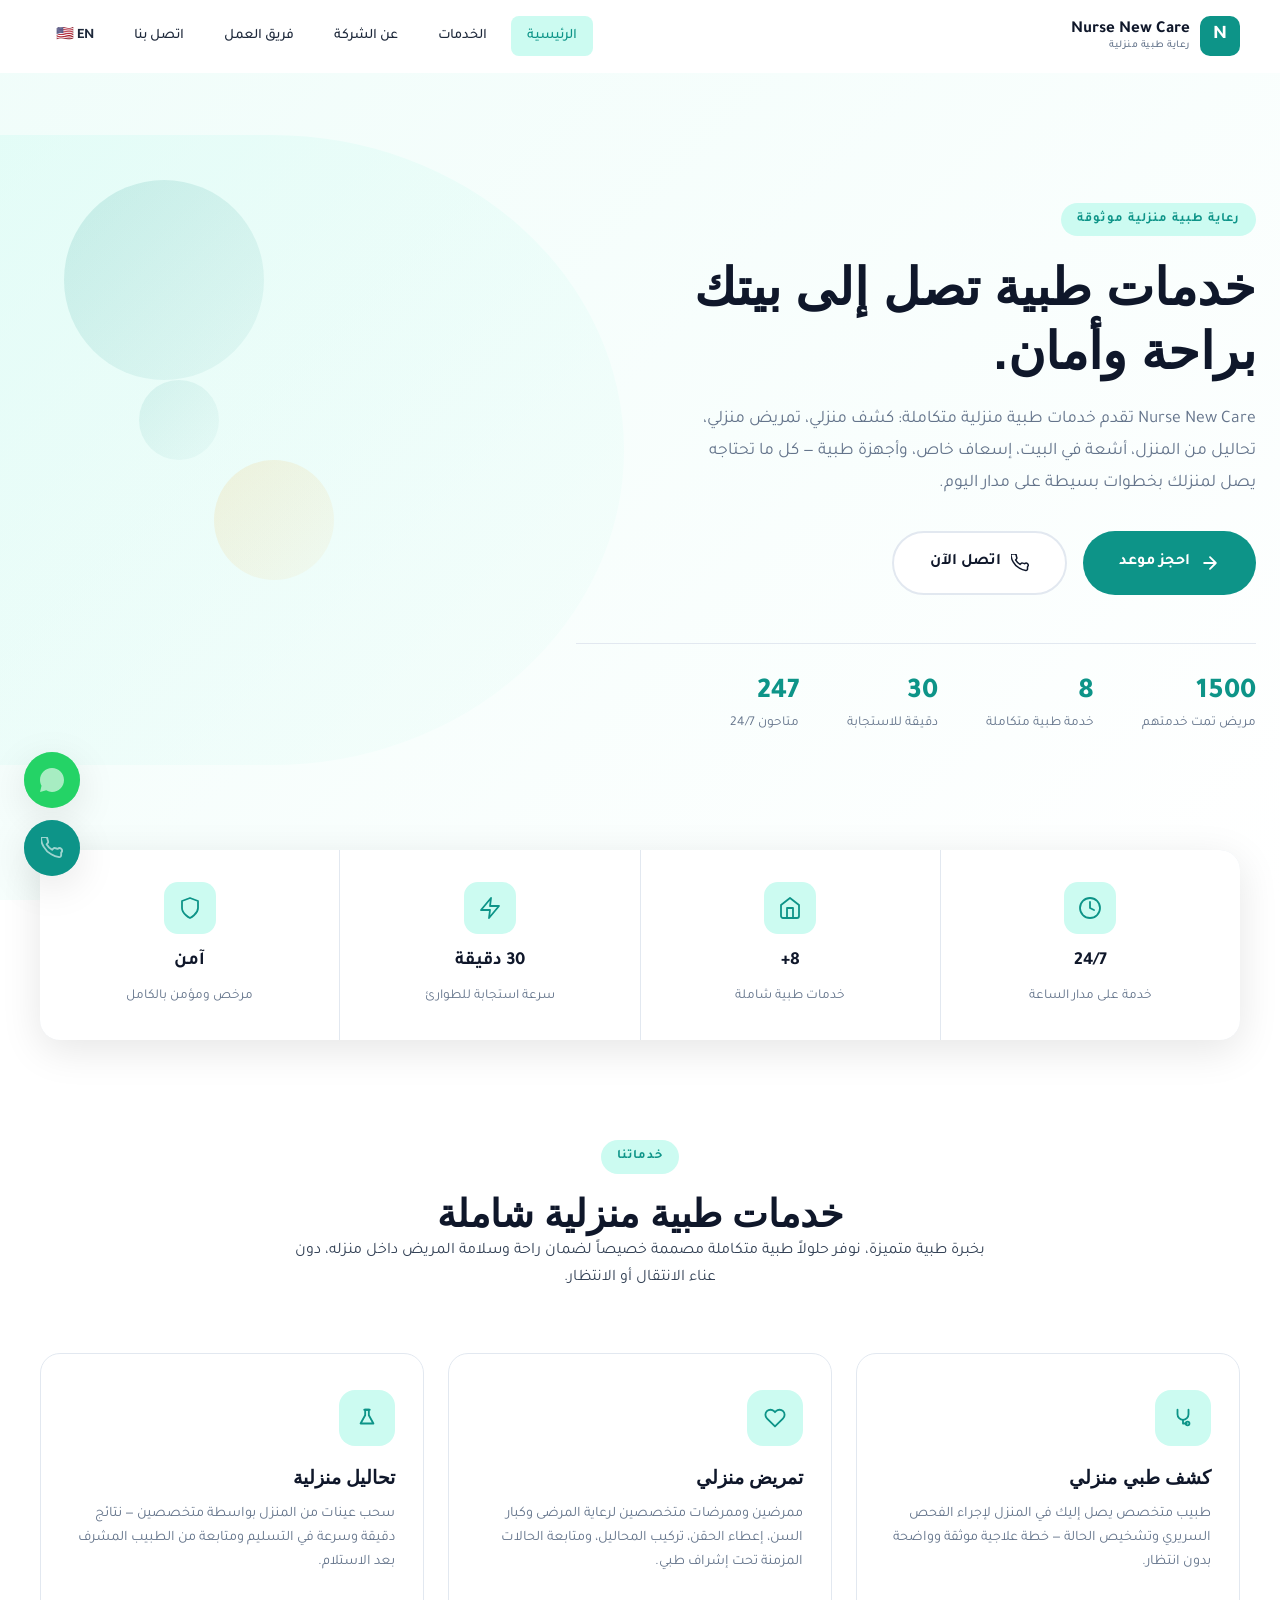
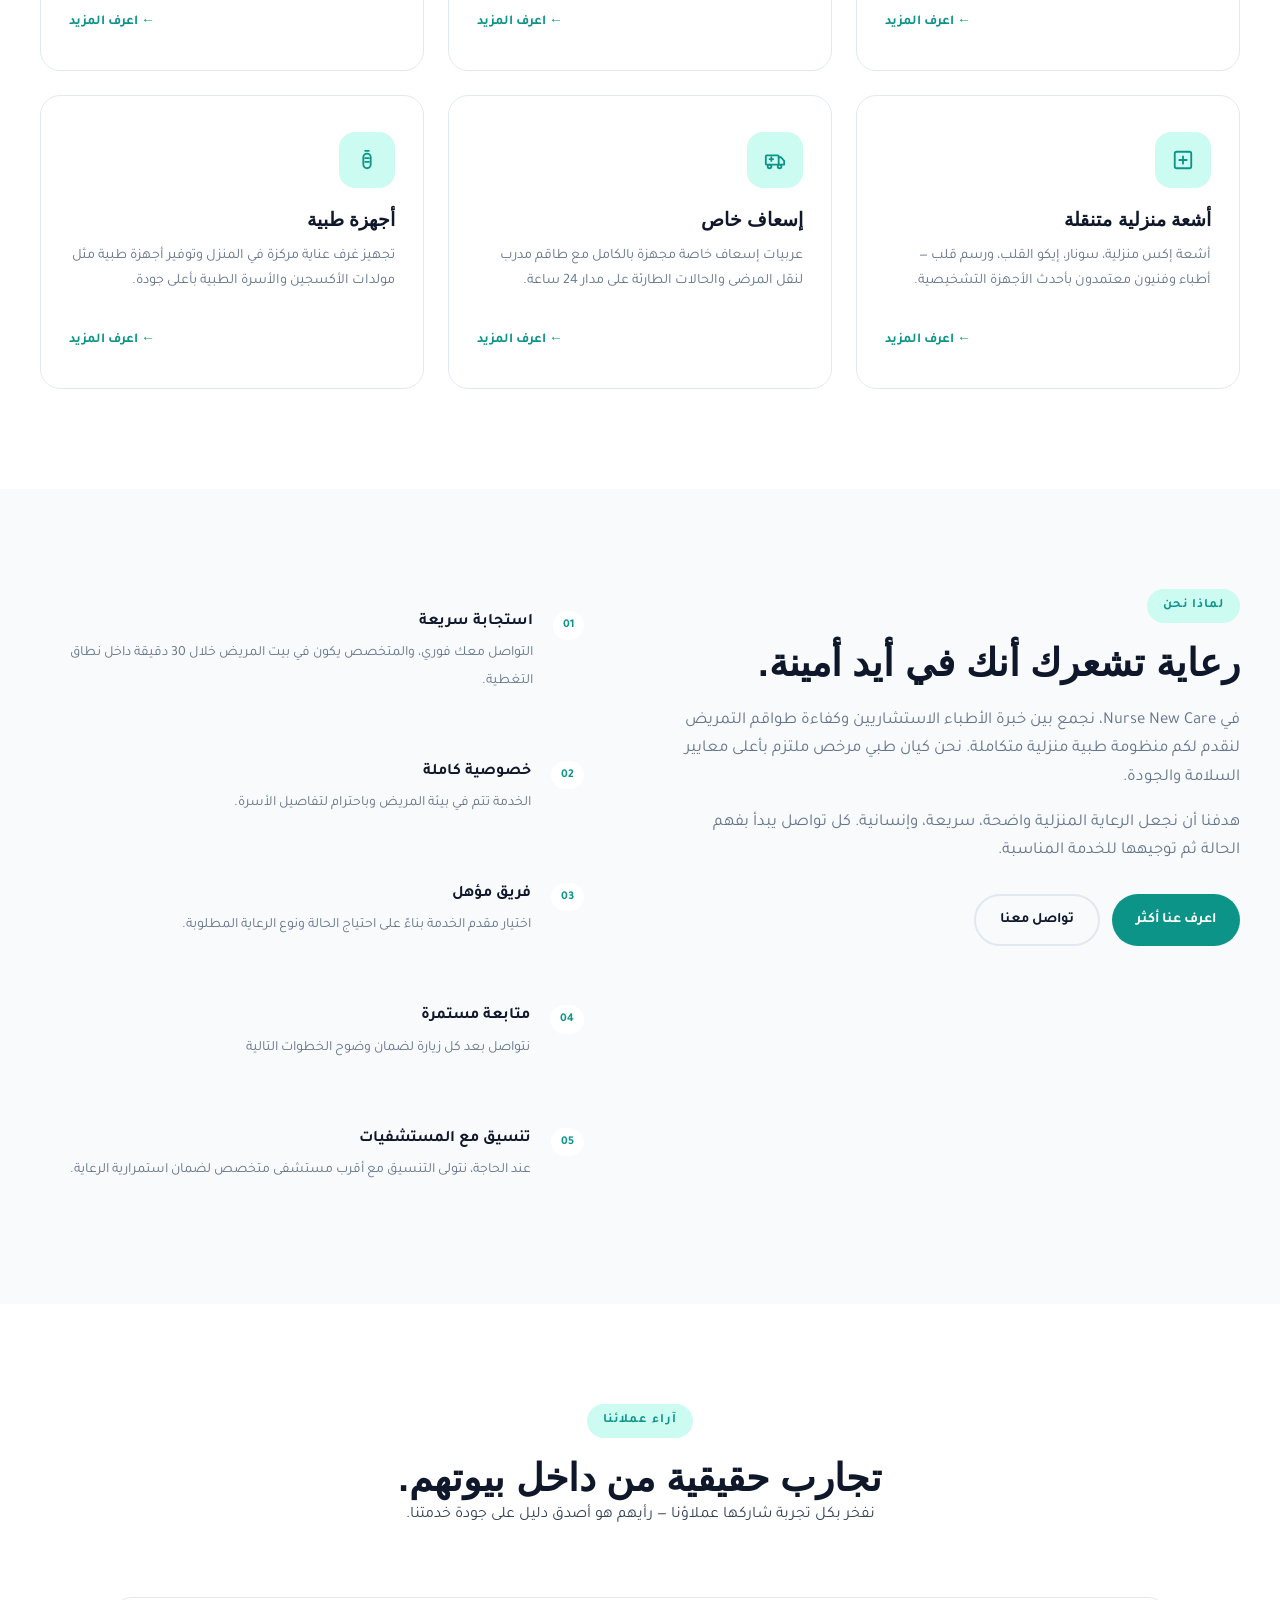
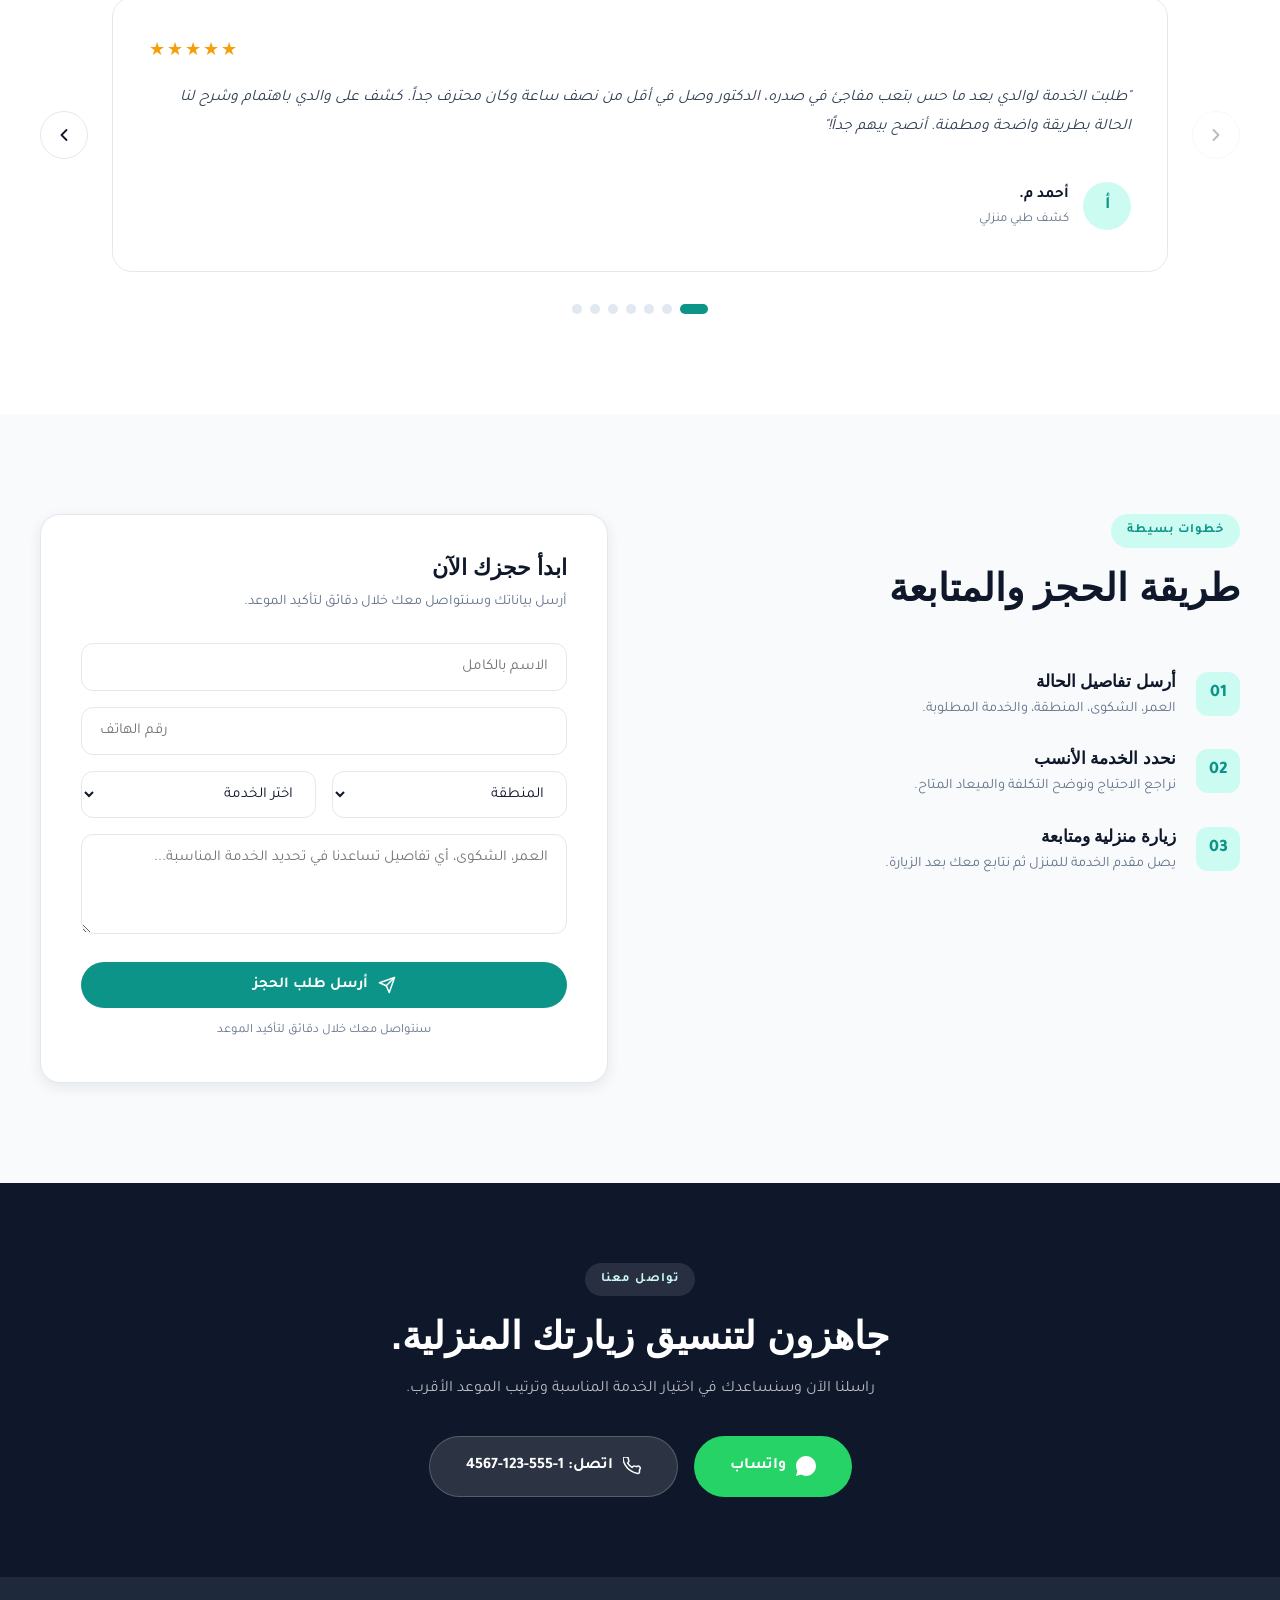
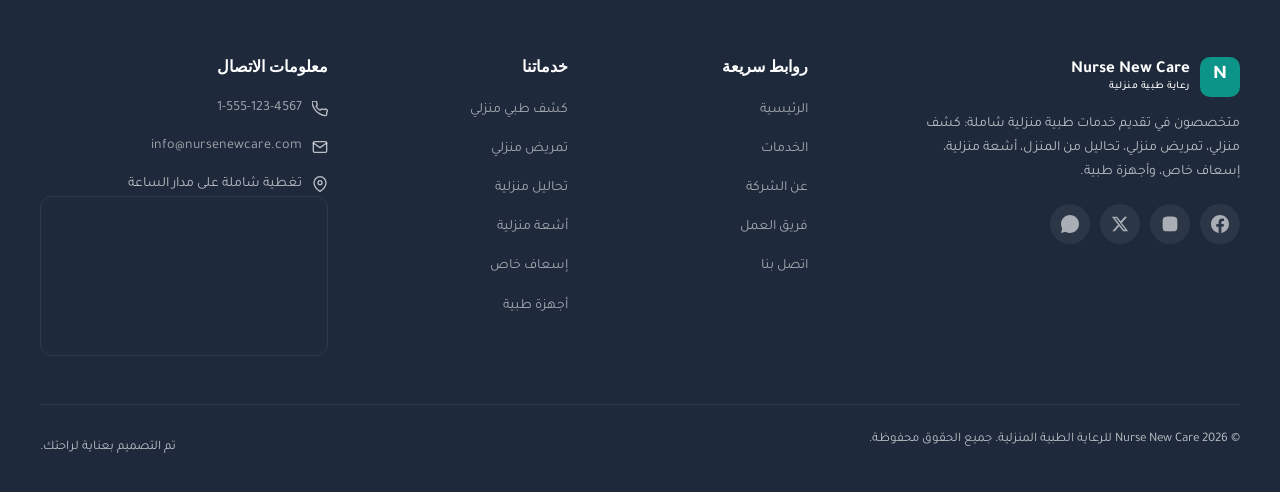
==== ar/index.html @ 38a9dbe4 "First commit" ====
<!DOCTYPE html>
<html lang="ar" dir="rtl">
<head>
  <meta charset="UTF-8">
  <meta name="viewport" content="width=device-width, initial-scale=1.0">
  <title>Nurse New Care | رعاية طبية منزلية</title>
  <meta name="description" content="Nurse New Care — خدمات طبية منزلية شاملة: كشف منزلي، تمريض منزلي، تحاليل من المنزل، أشعة منزلية، إسعاف خاص وأجهزة طبية — على مدار الساعة.">
  <link rel="preconnect" href="https://fonts.googleapis.com">
  <link rel="preconnect" href="https://fonts.gstatic.com" crossorigin>
  <link href="https://fonts.googleapis.com/css2?family=Tajawal:wght@400;500;600;700;800&display=swap" rel="stylesheet">
  <link rel="stylesheet" href="../css/style.css">
  <link rel="stylesheet" href="../css/responsive.css">
  <link rel="stylesheet" href="../css/animations.css">
  <link rel="stylesheet" href="../css/rtl.css">
</head>
<body>

  <header class="site-header" data-header>
    <div class="header-inner">
      <a class="brand" href="index.html" aria-label="Nurse New Care">
        <span class="brand-mark">N</span>
        <span class="brand-text">
          <strong>Nurse New Care</strong>
          <small>رعاية طبية منزلية</small>
        </span>
      </a>
      <button class="menu-toggle" type="button" data-menu-toggle aria-label="فتح القائمة">
        <span></span>
        <span></span>
        <span></span>
      </button>
      <nav class="site-nav" data-nav>
        <a href="index.html">الرئيسية</a>
        <a href="services.html">الخدمات</a>
        <a href="about.html">عن الشركة</a>
        <a href="team.html">فريق العمل</a>
        <a href="contact.html">اتصل بنا</a>
        <a href="../index.html" style="display:inline-flex;align-items:center;gap:6px;font-weight:600;">🇺🇸 EN</a>
      </nav>
    </div>
  </header>

  <main>
    <!-- HERO -->
    <section class="hero">
      <div class="hero-content">
        <span class="eyebrow">رعاية طبية منزلية موثوقة</span>
        <h1>خدمات طبية تصل إلى بيتك براحة وأمان.</h1>
        <p class="hero-copy">Nurse New Care تقدم خدمات طبية منزلية متكاملة: كشف منزلي، تمريض منزلي، تحاليل من المنزل، أشعة في البيت، إسعاف خاص، وأجهزة طبية — كل ما تحتاجه يصل لمنزلك بخطوات بسيطة على مدار اليوم.</p>
        <div class="hero-actions">
          <a class="btn-hero-primary" href="contact.html">
            <svg width="20" height="20" viewBox="0 0 24 24" fill="none" stroke="currentColor" stroke-width="2.2" stroke-linecap="round" stroke-linejoin="round"><path d="M5 12h14M12 5l7 7-7 7"/></svg>
            احجز موعد
          </a>
          <a class="btn-hero-secondary" href="tel:+15551234567">
            <svg width="18" height="18" viewBox="0 0 24 24" fill="none" stroke="currentColor" stroke-width="2" stroke-linecap="round" stroke-linejoin="round"><path d="M22 16.92v3a2 2 0 01-2.18 2 19.79 19.79 0 01-8.63-3.07A19.5 19.5 0 013.07 10.8a19.79 19.79 0 01-3.07-8.67A2 2 0 012 0h3a2 2 0 012 1.72c.127.96.361 1.903.7 2.81a2 2 0 01-.45 2.11L6.09 7.91a16 16 0 006 6l1.27-1.27a2 2 0 012.11-.45c.907.339 1.85.573 2.81.7A2 2 0 0122 16.92z"/></svg>
            اتصل الآن
          </a>
        </div>
        <div class="hero-stats">
          <div class="hero-stat">
            <strong data-counter="1500">0</strong>
            <span>مريض تمت خدمتهم</span>
          </div>
          <div class="hero-stat">
            <strong data-counter="8">0</strong>
            <span>خدمة طبية متكاملة</span>
          </div>
          <div class="hero-stat">
            <strong data-counter="30">0</strong>
            <span>دقيقة للاستجابة</span>
          </div>
          <div class="hero-stat">
            <strong data-counter="247">0</strong>
            <span>متاحون 24/7</span>
          </div>
        </div>
      </div>
      <div class="hero-visual" aria-hidden="true"></div>
      <div class="hero-shapes" aria-hidden="true">
        <div class="hero-shape hero-shape-1"></div>
        <div class="hero-shape hero-shape-2"></div>
        <div class="hero-shape hero-shape-3"></div>
      </div>
    </section>

    <!-- TRUST STRIP -->
    <div class="trust-strip" aria-label="مؤشرات الثقة">
      <div class="trust-item">
        <span class="trust-icon" aria-hidden="true">
          <svg width="24" height="24" viewBox="0 0 24 24" fill="none" stroke="currentColor" stroke-width="1.8" stroke-linecap="round" stroke-linejoin="round"><circle cx="12" cy="12" r="10"/><polyline points="12 6 12 12 16 14"/></svg>
        </span>
        <strong>24/7</strong>
        <span>خدمة على مدار الساعة</span>
      </div>
      <div class="trust-item">
        <span class="trust-icon" aria-hidden="true">
          <svg width="24" height="24" viewBox="0 0 24 24" fill="none" stroke="currentColor" stroke-width="1.8" stroke-linecap="round" stroke-linejoin="round"><path d="M3 9l9-7 9 7v11a2 2 0 01-2 2H5a2 2 0 01-2-2z"/><polyline points="9 22 9 12 15 12 15 22"/></svg>
        </span>
        <strong>8+</strong>
        <span>خدمات طبية شاملة</span>
      </div>
      <div class="trust-item">
        <span class="trust-icon" aria-hidden="true">
          <svg width="24" height="24" viewBox="0 0 24 24" fill="none" stroke="currentColor" stroke-width="1.8" stroke-linecap="round" stroke-linejoin="round"><polygon points="13 2 3 14 12 14 11 22 21 10 12 10 13 2"/></svg>
        </span>
        <strong>30 دقيقة</strong>
        <span>سرعة استجابة للطوارئ</span>
      </div>
      <div class="trust-item">
        <span class="trust-icon" aria-hidden="true">
          <svg width="24" height="24" viewBox="0 0 24 24" fill="none" stroke="currentColor" stroke-width="1.8" stroke-linecap="round" stroke-linejoin="round"><path d="M12 22s8-4 8-10V5l-8-3-8 3v7c0 6 8 10 8 10z"/></svg>
        </span>
        <strong>آمن</strong>
        <span>مرخص ومؤمن بالكامل</span>
      </div>
    </div>

    <!-- SERVICES -->
    <section class="section" id="services">
      <div class="section-heading">
        <span class="eyebrow">خدماتنا</span>
        <h2>خدمات طبية منزلية شاملة</h2>
        <p>بخبرة طبية متميزة، نوفر حلولاً طبية متكاملة مصممة خصيصاً لضمان راحة وسلامة المريض داخل منزله، دون عناء الانتقال أو الانتظار.</p>
      </div>
      <div class="services-grid">
        <a class="service-card" href="services.html">
          <span class="icon">
            <svg width="22" height="22" viewBox="0 0 24 24" fill="none" stroke="currentColor" stroke-width="2" stroke-linecap="round" stroke-linejoin="round"><path d="M6 3v5a6 6 0 0012 0V3"/><path d="M12 14v4h4"/><circle cx="17" cy="18" r="2"/></svg>
          </span>
          <h3>كشف طبي منزلي</h3>
          <p>طبيب متخصص يصل إليك في المنزل لإجراء الفحص السريري وتشخيص الحالة — خطة علاجية موثقة وواضحة بدون انتظار.</p>
          <span class="service-link">اعرف المزيد ←</span>
        </a>
        <a class="service-card" href="services.html">
          <span class="icon">
            <svg width="22" height="22" viewBox="0 0 24 24" fill="none" stroke="currentColor" stroke-width="2" stroke-linecap="round" stroke-linejoin="round"><path d="M20.84 4.61a5.5 5.5 0 00-7.78 0L12 5.67l-1.06-1.06a5.5 5.5 0 00-7.78 7.78l1.06 1.06L12 21.23l7.78-7.78 1.06-1.06a5.5 5.5 0 000-7.78z"/></svg>
          </span>
          <h3>تمريض منزلي</h3>
          <p>ممرضين وممرضات متخصصين لرعاية المرضى وكبار السن، إعطاء الحقن، تركيب المحاليل، ومتابعة الحالات المزمنة تحت إشراف طبي.</p>
          <span class="service-link">اعرف المزيد ←</span>
        </a>
        <a class="service-card" href="services.html">
          <span class="icon">
            <svg width="22" height="22" viewBox="0 0 24 24" fill="none" stroke="currentColor" stroke-width="2" stroke-linecap="round" stroke-linejoin="round"><path d="M9 3h6"/><path d="M10 3v6l-5 9h14l-5-9V3z"/></svg>
          </span>
          <h3>تحاليل منزلية</h3>
          <p>سحب عينات من المنزل بواسطة متخصصين — نتائج دقيقة وسرعة في التسليم ومتابعة من الطبيب المشرف بعد الاستلام.</p>
          <span class="service-link">اعرف المزيد ←</span>
        </a>
        <a class="service-card" href="services.html">
          <span class="icon">
            <svg width="22" height="22" viewBox="0 0 24 24" fill="none" stroke="currentColor" stroke-width="2" stroke-linecap="round" stroke-linejoin="round"><rect x="3" y="3" width="18" height="18" rx="2"/><path d="M12 8v8M8 12h8"/></svg>
          </span>
          <h3>أشعة منزلية متنقلة</h3>
          <p>أشعة إكس منزلية، سونار، إيكو القلب، ورسم قلب — أطباء وفنيون معتمدون بأحدث الأجهزة التشخيصية.</p>
          <span class="service-link">اعرف المزيد ←</span>
        </a>
        <a class="service-card" href="services.html">
          <span class="icon">
            <svg width="22" height="22" viewBox="0 0 24 24" fill="none" stroke="currentColor" stroke-width="2" stroke-linecap="round" stroke-linejoin="round"><rect x="2" y="7" width="14" height="10" rx="1"/><path d="M16 9h2.5l3.5 4v4h-6"/><circle cx="6" cy="19" r="2"/><circle cx="17" cy="19" r="2"/><path d="M6 11h4M8 9v4"/></svg>
          </span>
          <h3>إسعاف خاص</h3>
          <p>عربيات إسعاف خاصة مجهزة بالكامل مع طاقم مدرب لنقل المرضى والحالات الطارئة على مدار 24 ساعة.</p>
          <span class="service-link">اعرف المزيد ←</span>
        </a>
        <a class="service-card" href="services.html">
          <span class="icon">
            <svg width="22" height="22" viewBox="0 0 24 24" fill="none" stroke="currentColor" stroke-width="2" stroke-linecap="round" stroke-linejoin="round"><rect x="8" y="5" width="8" height="16" rx="4"/><path d="M10 2h4"/><path d="M10 10h4M10 14h4"/></svg>
          </span>
          <h3>أجهزة طبية</h3>
          <p>تجهيز غرف عناية مركزة في المنزل وتوفير أجهزة طبية مثل مولدات الأكسجين والأسرة الطبية بأعلى جودة.</p>
          <span class="service-link">اعرف المزيد ←</span>
        </a>
      </div>
    </section>

    <!-- ABOUT / VALUES -->
    <section class="section bg-alt-section" id="about">
      <div class="split-layout">
        <div class="about-intro">
          <span class="eyebrow">لماذا نحن</span>
          <h2>رعاية تشعرك أنك في أيد أمينة.</h2>
          <p>في Nurse New Care، نجمع بين خبرة الأطباء الاستشاريين وكفاءة طواقم التمريض لنقدم لكم منظومة طبية منزلية متكاملة. نحن كيان طبي مرخص ملتزم بأعلى معايير السلامة والجودة.</p>
          <p>هدفنا أن نجعل الرعاية المنزلية واضحة، سريعة، وإنسانية. كل تواصل يبدأ بفهم الحالة ثم توجيهها للخدمة المناسبة.</p>
          <div class="about-actions">
            <a class="about-action about-action--primary" href="about.html">اعرف عنا أكثر</a>
            <a class="about-action about-action--outline" href="contact.html">تواصل معنا</a>
          </div>
        </div>
        <div class="value-list">
          <div class="value-item">
            <span class="value-number">01</span>
            <div>
              <strong>استجابة سريعة</strong>
              <span>التواصل معك فوري، والمتخصص يكون في بيت المريض خلال 30 دقيقة داخل نطاق التغطية.</span>
            </div>
          </div>
          <div class="value-item">
            <span class="value-number">02</span>
            <div>
              <strong>خصوصية كاملة</strong>
              <span>الخدمة تتم في بيئة المريض وباحترام لتفاصيل الأسرة.</span>
            </div>
          </div>
          <div class="value-item">
            <span class="value-number">03</span>
            <div>
              <strong>فريق مؤهل</strong>
              <span>اختيار مقدم الخدمة بناءً على احتياج الحالة ونوع الرعاية المطلوبة.</span>
            </div>
          </div>
          <div class="value-item">
            <span class="value-number">04</span>
            <div>
              <strong>متابعة مستمرة</strong>
              <span>نتواصل بعد كل زيارة لضمان وضوح الخطوات التالية</span>
            </div>
          </div>
          <div class="value-item">
            <span class="value-number">05</span>
            <div>
              <strong>تنسيق مع المستشفيات</strong>
              <span>عند الحاجة، نتولى التنسيق مع أقرب مستشفى متخصص لضمان استمرارية الرعاية.</span>
            </div>
          </div>
        </div>
      </div>
    </section>

    <!-- TESTIMONIALS -->
    <section class="section" id="testimonials">
      <div class="section-heading">
        <span class="eyebrow">آراء عملائنا</span>
        <h2>تجارب حقيقية من داخل بيوتهم.</h2>
        <p>نفخر بكل تجربة شاركها عملاؤنا — رأيهم هو أصدق دليل على جودة خدمتنا.</p>
      </div>
      <div class="testimonials-slider">
        <button class="t-nav t-nav--prev" aria-label="السابق" disabled>
          <svg width="20" height="20" viewBox="0 0 24 24" fill="none" stroke="currentColor" stroke-width="2.2" stroke-linecap="round" stroke-linejoin="round" aria-hidden="true"><polyline points="15 18 9 12 15 6"/></svg>
        </button>
        <div class="testimonials-viewport">
          <div class="testimonials-track">

            <article class="testimonial-card">
              <div class="testimonial-inner">
                <div class="testimonial-stars" aria-label="تقييم 5 نجوم">★★★★★</div>
                <p class="testimonial-text">"طلبت الخدمة لوالدي بعد ما حس بتعب مفاجئ في صدره، الدكتور وصل في أقل من نصف ساعة وكان محترف جداً. كشف على والدي باهتمام وشرح لنا الحالة بطريقة واضحة ومطمنة. أنصح بيهم جداً!"</p>
                <div class="testimonial-author">
                  <div class="testimonial-avatar">أ</div>
                  <div>
                    <strong>أحمد م.</strong>
                    <span>كشف طبي منزلي</span>
                  </div>
                </div>
              </div>
            </article>

            <article class="testimonial-card">
              <div class="testimonial-inner">
                <div class="testimonial-stars" aria-label="تقييم 5 نجوم">★★★★★</div>
                <p class="testimonial-text">"الممرضة اللي زارت والدتي كانت في غاية اللطف والمهنية، وعندها خبرة واضحة في التعامل مع كبار السن. بدل ما نرهق أمي بالذهاب للعيادة يومياً، أخذت رعاية ممتازة في سريرها. شكراً لكم!"</p>
                <div class="testimonial-author">
                  <div class="testimonial-avatar">س</div>
                  <div>
                    <strong>سارة ك.</strong>
                    <span>تمريض منزلي</span>
                  </div>
                </div>
              </div>
            </article>

            <article class="testimonial-card">
              <div class="testimonial-inner">
                <div class="testimonial-stars" aria-label="تقييم 5 نجوم">★★★★★</div>
                <p class="testimonial-text">"سحبوا عينات الدم لزوجتي في البيت بكل سهولة. النتيجة ظهرت بسرعة، وكل حاجة تمت بنضافة واحترافية عالية. وفروا علينا وقت ومجهود كبير، وأكيد مش هنتردد نطلبهم تاني."</p>
                <div class="testimonial-author">
                  <div class="testimonial-avatar">م</div>
                  <div>
                    <strong>محمد ر.</strong>
                    <span>تحاليل منزلية</span>
                  </div>
                </div>
              </div>
            </article>

            <article class="testimonial-card">
              <div class="testimonial-inner">
                <div class="testimonial-stars" aria-label="تقييم 5 نجوم">★★★★★</div>
                <p class="testimonial-text">"أجرينا فحص سونار لوالدي في المنزل نظراً لصعوبة حركته. كان الجهاز حديثاً ودقيقاً، وساعدت النتائج طبيبه المعالج بشكل كبير. خدمة رائعة تفوقت على توقعاتي."</p>
                <div class="testimonial-author">
                  <div class="testimonial-avatar">ف</div>
                  <div>
                    <strong>فاطمة ع.</strong>
                    <span>أشعة منزلية</span>
                  </div>
                </div>
              </div>
            </article>

            <article class="testimonial-card">
              <div class="testimonial-inner">
                <div class="testimonial-stars" aria-label="تقييم 5 نجوم">★★★★★</div>
                <p class="testimonial-text">"الدكتور كان ممتاز وخبرته واضحة، تشخيصه كان دقيق والأهم إنه شرح لنا كل حاجة بأسلوب بسيط ومطمن. الخدمة دي بصراحة تستاهل كل تقدير."</p>
                <div class="testimonial-author">
                  <div class="testimonial-avatar">ك</div>
                  <div>
                    <strong>كريم ط.</strong>
                    <span>كشف طبي منزلي</span>
                  </div>
                </div>
              </div>
            </article>

            <article class="testimonial-card">
              <div class="testimonial-inner">
                <div class="testimonial-stars" aria-label="تقييم 5 نجوم">★★★★★</div>
                <p class="testimonial-text">"الممرض اللي زار أخي بعد العملية كان محترفاً وبشوشاً ويدرك تماماً اللي بيعمله. حسينا باطمئنان كبير إن أخويا في أيد أمينة. جزاكم الله خيراً."</p>
                <div class="testimonial-author">
                  <div class="testimonial-avatar">ن</div>
                  <div>
                    <strong>نور س.</strong>
                    <span>تمريض منزلي</span>
                  </div>
                </div>
              </div>
            </article>

            <article class="testimonial-card">
              <div class="testimonial-inner">
                <div class="testimonial-stars" aria-label="تقييم 5 نجوم">★★★★★</div>
                <p class="testimonial-text">"سهلتوا علينا كتير جداً، مفيش تضييع وقت في قاعات الانتظار في المعامل. كل الفحوصات اتعملت في البيت بتعقيم كامل ومن غير أي ضغط أو تعب. شكراً على احترافيتكم."</p>
                <div class="testimonial-author">
                  <div class="testimonial-avatar">ه</div>
                  <div>
                    <strong>هشام ف.</strong>
                    <span>تحاليل منزلية</span>
                  </div>
                </div>
              </div>
            </article>

            <article class="testimonial-card">
              <div class="testimonial-inner">
                <div class="testimonial-stars" aria-label="تقييم 5 نجوم">★★★★★</div>
                <p class="testimonial-text">"أجرينا فحص إيكو للقلب لوالدتي في المنزل، وكان الفني متعاوناً جداً وشرح لنا المؤشرات المبدئية. الخدمة فاقت توقعاتنا بصراحة، ووفرت على والدتي عناء ومجهود الذهاب للمستشفيات."</p>
                <div class="testimonial-author">
                  <div class="testimonial-avatar">آ</div>
                  <div>
                    <strong>آية م.</strong>
                    <span>إيكو القلب</span>
                  </div>
                </div>
              </div>
            </article>

          </div>
        </div>
        <button class="t-nav t-nav--next" aria-label="التالي">
          <svg width="20" height="20" viewBox="0 0 24 24" fill="none" stroke="currentColor" stroke-width="2.2" stroke-linecap="round" stroke-linejoin="round" aria-hidden="true"><polyline points="9 18 15 12 9 6"/></svg>
        </button>
      </div>
      <div class="testimonials-dots" aria-hidden="true"></div>
    </section>

    <!-- BOOKING -->
    <section class="section bg-alt-section" id="booking">
      <div class="booking-layout">
        <div class="process-guide">
          <div class="section-heading" style="text-align:right !important; margin-right:0 !important;">
            <span class="eyebrow">خطوات بسيطة</span>
            <h2>طريقة الحجز والمتابعة</h2>
          </div>
          <div class="steps">
            <div class="step">
              <span class="step-number">01</span>
              <div>
                <h3>أرسل تفاصيل الحالة</h3>
                <p>العمر، الشكوى، المنطقة، والخدمة المطلوبة.</p>
              </div>
            </div>
            <div class="step">
              <span class="step-number">02</span>
              <div>
                <h3>نحدد الخدمة الأنسب</h3>
                <p>نراجع الاحتياج ونوضح التكلفة والميعاد المتاح.</p>
              </div>
            </div>
            <div class="step">
              <span class="step-number">03</span>
              <div>
                <h3>زيارة منزلية ومتابعة</h3>
                <p>يصل مقدم الخدمة للمنزل ثم نتابع معك بعد الزيارة.</p>
              </div>
            </div>
          </div>
        </div>

        <div class="booking-form-wrap">
          <div class="booking-form-header">
            <h3>ابدأ حجزك الآن</h3>
            <p>أرسل بياناتك وسنتواصل معك خلال دقائق لتأكيد الموعد.</p>
          </div>
          <form class="booking-form" id="bookingForm" method="POST" action="https://api.web3forms.com/submit" novalidate>
            <input type="hidden" name="access_key" value="0a6a9eb3-32a2-4839-8dc1-5b585becca03">
            <input type="hidden" name="subject" value="حجز جديد - Nurse New Care">
            <input type="hidden" name="from_name" value="Nurse New Care Website">
            <input type="hidden" name="redirect" value="false">
            <input type="checkbox" name="botcheck" style="display:none">
            <div class="form-group">
              <input type="text" id="bf-name" name="name" placeholder="الاسم بالكامل" required autocomplete="name">
            </div>
            <div class="form-group">
              <input type="tel" id="bf-phone" name="phone" placeholder="رقم الهاتف" required autocomplete="tel" dir="ltr">
            </div>
            <div class="form-row">
              <div class="form-group">
                <select id="bf-area" name="area" required>
                  <option value="" disabled selected>المنطقة</option>
                  <option value="القاهرة">القاهرة</option>
                  <option value="الجيزة">الجيزة</option>
                  <option value="الإسكندرية">الإسكندرية</option>
                </select>
              </div>
              <div class="form-group">
                <select id="bf-service" name="service" required>
                  <option value="" disabled selected>اختر الخدمة</option>
                  <option value="كشف طبي منزلي">كشف طبي منزلي</option>
                  <option value="تمريض منزلي">تمريض منزلي</option>
                  <option value="تحاليل منزلية">تحاليل منزلية</option>
                  <option value="أشعة منزلية">أشعة منزلية</option>
                  <option value="إسعاف خاص">إسعاف خاص</option>
                  <option value="أجهزة طبية">أجهزة طبية</option>
                </select>
              </div>
            </div>
            <div class="form-group">
              <textarea id="bf-notes" name="notes" placeholder="العمر، الشكوى، أي تفاصيل تساعدنا في تحديد الخدمة المناسبة..." rows="3"></textarea>
            </div>
            <div class="form-footer">
              <button type="submit" class="btn btn-primary btn-submit">
                <svg width="18" height="18" viewBox="0 0 24 24" fill="none" stroke="currentColor" stroke-width="2" stroke-linecap="round" stroke-linejoin="round" aria-hidden="true"><line x1="22" y1="2" x2="11" y2="13"/><polygon points="22 2 15 22 11 13 2 9 22 2"/></svg>
                <span>أرسل طلب الحجز</span>
              </button>
              <p class="form-note">سنتواصل معك خلال دقائق لتأكيد الموعد</p>
            </div>
          </form>
        </div>
      </div>
    </section>

    <!-- CONTACT BAND -->
    <section class="contact-band" id="contact">
      <span class="eyebrow">تواصل معنا</span>
      <h2>جاهزون لتنسيق زيارتك المنزلية.</h2>
      <p>راسلنا الآن وسنساعدك في اختيار الخدمة المناسبة وترتيب الموعد الأقرب.</p>
      <div class="contact-actions">
        <a class="contact-btn contact-btn--whatsapp" href="https://wa.me/15551234567" target="_blank" rel="noreferrer">
          <svg width="20" height="20" viewBox="0 0 24 24" fill="currentColor" aria-hidden="true"><path d="M17.472 14.382c-.297-.149-1.758-.867-2.03-.967-.273-.099-.471-.148-.67.15-.197.297-.767.966-.94 1.164-.173.199-.347.223-.644.075-.297-.15-1.255-.463-2.39-1.475-.883-.788-1.48-1.761-1.653-2.059-.173-.297-.018-.458.13-.606.134-.133.298-.347.446-.52.149-.174.198-.298.298-.497.099-.198.05-.371-.025-.52-.075-.149-.669-1.612-.916-2.207-.242-.579-.487-.5-.669-.51-.173-.008-.371-.01-.57-.01-.198 0-.52.074-.792.372-.272.297-1.04 1.016-1.04 2.479 0 1.462 1.065 2.875 1.213 3.074.149.198 2.096 3.2 5.077 4.487.709.306 1.262.489 1.694.625.712.227 1.36.195 1.871.118.571-.085 1.758-.719 2.006-1.413.248-.694.248-1.289.173-1.413-.074-.124-.272-.198-.57-.347zM12 0C5.373 0 0 5.373 0 12c0 2.127.558 4.122 1.532 5.857L.057 23.882l6.186-1.623A11.945 11.945 0 0012 24c6.627 0 12-5.373 12-12S18.627 0 12 0z"/></svg>
          واتساب
        </a>
        <a class="contact-btn contact-btn--phone" href="tel:+15551234567">
          <svg width="18" height="18" viewBox="0 0 24 24" fill="none" stroke="currentColor" stroke-width="2" stroke-linecap="round" stroke-linejoin="round" aria-hidden="true"><path d="M22 16.92v3a2 2 0 01-2.18 2 19.79 19.79 0 01-8.63-3.07A19.5 19.5 0 013.07 10.8a19.79 19.79 0 01-3.07-8.67A2 2 0 012 0h3a2 2 0 012 1.72c.127.96.361 1.903.7 2.81a2 2 0 01-.45 2.11L6.09 7.91a16 16 0 006 6l1.27-1.27a2 2 0 012.11-.45c.907.339 1.85.573 2.81.7A2 2 0 0122 16.92z"/></svg>
          اتصل: 1-555-123-4567
        </a>
      </div>
    </section>
  </main>

  <footer class="site-footer">
    <div class="footer-grid">
      <div class="footer-col">
        <a class="brand" href="index.html" aria-label="Nurse New Care">
          <span class="brand-mark">N</span>
          <span class="brand-text">
            <strong>Nurse New Care</strong>
            <small>رعاية طبية منزلية</small>
          </span>
        </a>
        <p class="footer-desc">متخصصون في تقديم خدمات طبية منزلية شاملة: كشف منزلي، تمريض منزلي، تحاليل من المنزل، أشعة منزلية، إسعاف خاص، وأجهزة طبية.</p>
        <div class="footer-socials">
          <a class="social-btn" href="#" target="_blank" rel="noreferrer" aria-label="فيسبوك">
            <svg width="18" height="18" viewBox="0 0 24 24" fill="currentColor" aria-hidden="true"><path d="M24 12.073c0-6.627-5.373-12-12-12s-12 5.373-12 12c0 5.99 4.388 10.954 10.125 11.854v-8.385H7.078v-3.47h3.047V9.43c0-3.007 1.792-4.669 4.533-4.669 1.312 0 2.686.235 2.686.235v2.953H15.83c-1.491 0-1.956.925-1.956 1.874v2.25h3.328l-.532 3.47h-2.796v8.385C19.612 23.027 24 18.062 24 12.073z"/></svg>
          </a>
          <a class="social-btn" href="#" target="_blank" rel="noreferrer" aria-label="انستجرام">
            <svg width="18" height="18" viewBox="0 0 24 24" fill="currentColor" aria-hidden="true"><path d="M12 2.163c3.204 0 3.584.012 4.85.07 3.252.148 4.771 1.691 4.919 4.919.058 1.265.069 1.645.069 4.849 0 3.205-.012 3.584-.069 4.849-.149 3.225-1.664 4.771-4.919 4.919-1.266.058-1.644.07-4.85.07-3.204 0-3.584-.012-4.849-.07-3.26-.149-4.771-1.699-4.919-4.92-.058-1.265-.07-1.644-.07-4.849 0-3.204.013-3.583.07-4.849.149-3.227 1.664-4.771 4.919-4.919 1.266-.057 1.645-.069 4.849-.069z"/></svg>
          </a>
          <a class="social-btn" href="#" target="_blank" rel="noreferrer" aria-label="تويتر">
            <svg width="18" height="18" viewBox="0 0 24 24" fill="currentColor" aria-hidden="true"><path d="M18.244 2.25h3.308l-7.227 8.26 8.502 11.24H16.17l-5.214-6.817L4.99 21.75H1.68l7.73-8.835L1.254 2.25H8.08l4.713 6.231zm-1.161 17.52h1.833L7.084 4.126H5.117z"/></svg>
          </a>
          <a class="social-btn" href="#" target="_blank" rel="noreferrer" aria-label="واتساب">
            <svg width="18" height="18" viewBox="0 0 24 24" fill="currentColor" aria-hidden="true"><path d="M17.472 14.382c-.297-.149-1.758-.867-2.03-.967-.273-.099-.471-.148-.67.15-.197.297-.767.966-.94 1.164-.173.199-.347.223-.644.075-.297-.15-1.255-.463-2.39-1.475-.883-.788-1.48-1.761-1.653-2.059-.173-.297-.018-.458.13-.606.134-.133.298-.347.446-.52.149-.174.198-.298.298-.497.099-.198.05-.371-.025-.52-.075-.149-.669-1.612-.916-2.207-.242-.579-.487-.5-.669-.51-.173-.008-.371-.01-.57-.01-.198 0-.52.074-.792.372-.272.297-1.04 1.016-1.04 2.479 0 1.462 1.065 2.875 1.213 3.074.149.198 2.096 3.2 5.077 4.487.709.306 1.262.489 1.694.625.712.227 1.36.195 1.871.118.571-.085 1.758-.719 2.006-1.413.248-.694.248-1.289.173-1.413-.074-.124-.272-.198-.57-.347zM12 0C5.373 0 0 5.373 0 12c0 2.127.558 4.122 1.532 5.857L.057 23.882l6.186-1.623A11.945 11.945 0 0012 24c6.627 0 12-5.373 12-12S18.627 0 12 0z"/></svg>
          </a>
        </div>
      </div>

      <div class="footer-col">
        <h4 class="footer-heading">روابط سريعة</h4>
        <ul class="footer-links">
          <li><a href="index.html">الرئيسية</a></li>
          <li><a href="services.html">الخدمات</a></li>
          <li><a href="about.html">عن الشركة</a></li>
          <li><a href="team.html">فريق العمل</a></li>
          <li><a href="contact.html">اتصل بنا</a></li>
        </ul>
      </div>

      <div class="footer-col">
        <h4 class="footer-heading">خدماتنا</h4>
        <ul class="footer-links">
          <li><a href="services.html">كشف طبي منزلي</a></li>
          <li><a href="services.html">تمريض منزلي</a></li>
          <li><a href="services.html">تحاليل منزلية</a></li>
          <li><a href="services.html">أشعة منزلية</a></li>
          <li><a href="services.html">إسعاف خاص</a></li>
          <li><a href="services.html">أجهزة طبية</a></li>
        </ul>
      </div>

      <div class="footer-col">
        <h4 class="footer-heading">معلومات الاتصال</h4>
        <ul class="footer-contact-list">
          <li>
            <svg width="16" height="16" viewBox="0 0 24 24" fill="none" stroke="currentColor" stroke-width="2" stroke-linecap="round" stroke-linejoin="round" aria-hidden="true"><path d="M22 16.92v3a2 2 0 01-2.18 2 19.79 19.79 0 01-8.63-3.07A19.5 19.5 0 013.07 10.8a19.79 19.79 0 01-3.07-8.67A2 2 0 012 0h3a2 2 0 012 1.72c.127.96.361 1.903.7 2.81a2 2 0 01-.45 2.11L6.09 7.91a16 16 0 006 6l1.27-1.27a2 2 0 012.11-.45c.907.339 1.85.573 2.81.7A2 2 0 0122 16.92z"/></svg>
            <a href="tel:+15551234567">1-555-123-4567</a>
          </li>
          <li>
            <svg width="16" height="16" viewBox="0 0 24 24" fill="none" stroke="currentColor" stroke-width="2" stroke-linecap="round" stroke-linejoin="round" aria-hidden="true"><path d="M4 4h16c1.1 0 2 .9 2 2v12c0 1.1-.9 2-2 2H4c-1.1 0-2-.9-2-2V6c0-1.1.9-2 2-2z"/><polyline points="22,6 12,13 2,6"/></svg>
            <a href="mailto:info@nursenewcare.com">info@nursenewcare.com</a>
          </li>
          <li>
            <svg width="16" height="16" viewBox="0 0 24 24" fill="none" stroke="currentColor" stroke-width="2" stroke-linecap="round" stroke-linejoin="round" aria-hidden="true"><path d="M21 10c0 7-9 13-9 13s-9-6-9-13a9 9 0 0118 0z"/><circle cx="12" cy="10" r="3"/></svg>
            <span>تغطية شاملة على مدار الساعة</span>
          </li>
        </ul>
        <div class="footer-map">
          <iframe src="https://maps.google.com/maps?q=40.712776,-74.005974&z=12&output=embed" allowfullscreen="" loading="lazy" referrerpolicy="no-referrer-when-downgrade" title="الموقع"></iframe>
        </div>
      </div>
    </div>

    <div class="footer-bottom">
      <p>&copy; 2026 Nurse New Care للرعاية الطبية المنزلية. جميع الحقوق محفوظة.</p>
      <p>تم التصميم بعناية لراحتك.</p>
    </div>
  </footer>

  <div class="float-contact" aria-label="تواصل سريع">
    <a class="float-btn float-btn--whatsapp" href="https://wa.me/15551234567" target="_blank" rel="noreferrer" aria-label="تواصل عبر واتساب">
      <span class="float-pulse"></span>
      <svg width="24" height="24" viewBox="0 0 24 24" fill="currentColor" aria-hidden="true"><path d="M17.472 14.382c-.297-.149-1.758-.867-2.03-.967-.273-.099-.471-.148-.67.15-.197.297-.767.966-.94 1.164-.173.199-.347.223-.644.075-.297-.15-1.255-.463-2.39-1.475-.883-.788-1.48-1.761-1.653-2.059-.173-.297-.018-.458.13-.606.134-.133.298-.347.446-.52.149-.174.198-.298.298-.497.099-.198.05-.371-.025-.52-.075-.149-.669-1.612-.916-2.207-.242-.579-.487-.5-.669-.51-.173-.008-.371-.01-.57-.01-.198 0-.52.074-.792.372-.272.297-1.04 1.016-1.04 2.479 0 1.462 1.065 2.875 1.213 3.074.149.198 2.096 3.2 5.077 4.487.709.306 1.262.489 1.694.625.712.227 1.36.195 1.871.118.571-.085 1.758-.719 2.006-1.413.248-.694.248-1.289.173-1.413-.074-.124-.272-.198-.57-.347zM12 0C5.373 0 0 5.373 0 12c0 2.127.558 4.122 1.532 5.857L.057 23.882l6.186-1.623A11.945 11.945 0 0012 24c6.627 0 12-5.373 12-12S18.627 0 12 0z"/></svg>
      <span class="float-label">واتساب</span>
    </a>
    <a class="float-btn float-btn--phone" href="tel:+15551234567" aria-label="اتصل بنا">
      <span class="float-ring"></span>
      <svg width="22" height="22" viewBox="0 0 24 24" fill="none" stroke="currentColor" stroke-width="2" stroke-linecap="round" stroke-linejoin="round" aria-hidden="true"><path d="M22 16.92v3a2 2 0 01-2.18 2 19.79 19.79 0 01-8.63-3.07A19.5 19.5 0 013.07 10.8a19.79 19.79 0 01-3.07-8.67A2 2 0 012 0h3a2 2 0 012 1.72c.127.96.361 1.903.7 2.81a2 2 0 01-.45 2.11L6.09 7.91a16 16 0 006 6l1.27-1.27a2 2 0 012.11-.45c.907.339 1.85.573 2.81.7A2 2 0 0122 16.92z"/></svg>
      <span class="float-label">اتصل بنا</span>
    </a>
  </div>

  <script src="../js/main.js"></script>
  <script src="../js/slider.js"></script>
  <script src="../js/counter.js"></script>
</body>
</html>
---- css/style.css ----
*,
*::before,
*::after {
  margin: 0;
  padding: 0;
  box-sizing: border-box;
}

:root {
  --primary: #0D9488;
  --primary-dark: #0F766E;
  --primary-light: #CCFBF1;
  --primary-bg: #F0FDFA;
  --accent: #F59E0B;
  --accent-dark: #D97706;
  --dark: #0F172A;
  --dark-2: #1E293B;
  --text: #334155;
  --text-light: #64748B;
  --border: #E2E8F0;
  --bg: #FFFFFF;
  --bg-alt: #F8FAFC;
  --bg-muted: #F1F5F9;
  --radius: 12px;
  --radius-lg: 20px;
  --shadow: 0 1px 3px rgba(0,0,0,0.06), 0 1px 2px rgba(0,0,0,0.04);
  --shadow-md: 0 4px 14px rgba(0,0,0,0.08);
  --shadow-lg: 0 10px 40px rgba(0,0,0,0.1);
  --font-body: 'Inter', -apple-system, BlinkMacSystemFont, 'Segoe UI', sans-serif;
  --font-heading: 'Inter', -apple-system, BlinkMacSystemFont, 'Segoe UI', sans-serif;
  --transition: 0.3s cubic-bezier(0.4, 0, 0.2, 1);
  --max-width: 1200px;
}

html {
  scroll-behavior: smooth;
  scroll-padding-top: 80px;
}

body {
  font-family: var(--font-body);
  color: var(--text);
  line-height: 1.7;
  background: var(--bg);
  -webkit-font-smoothing: antialiased;
  -moz-osx-font-smoothing: grayscale;
}

img {
  max-width: 100%;
  height: auto;
  display: block;
}

a {
  color: var(--primary);
  text-decoration: none;
  transition: color var(--transition);
}

a:hover {
  color: var(--primary-dark);
}

.container {
  width: 100%;
  max-width: var(--max-width);
  margin: 0 auto;
  padding: 0 24px;
}

.section {
  padding: 100px 24px;
}

.section-heading {
  text-align: center;
  max-width: 700px;
  margin: 0 auto 60px;
}

.eyebrow {
  display: inline-block;
  font-size: 0.8rem;
  font-weight: 600;
  letter-spacing: 0.08em;
  text-transform: uppercase;
  color: var(--primary);
  background: var(--primary-light);
  padding: 6px 16px;
  border-radius: 100px;
  margin-bottom: 16px;
}

h1, h2, h3, h4, h5, h6 {
  font-family: var(--font-heading);
  font-weight: 700;
  line-height: 1.25;
  color: var(--dark);
}

h1 { font-size: clamp(2rem, 5vw, 3.2rem); }
h2 { font-size: clamp(1.6rem, 3.5vw, 2.4rem); }
h3 { font-size: clamp(1.1rem, 2vw, 1.35rem); }

p { margin-bottom: 1rem; }
p:last-child { margin-bottom: 0; }

.btn {
  display: inline-flex;
  align-items: center;
  gap: 10px;
  padding: 14px 32px;
  border-radius: 100px;
  font-weight: 600;
  font-size: 0.95rem;
  border: none;
  cursor: pointer;
  transition: all var(--transition);
  font-family: inherit;
}

.btn-primary {
  background: var(--primary);
  color: #fff;
}

.btn-primary:hover {
  background: var(--primary-dark);
  color: #fff;
  transform: translateY(-2px);
  box-shadow: var(--shadow-md);
}

/* ===== HEADER ===== */
.site-header {
  position: fixed;
  top: 0;
  left: 0;
  right: 0;
  z-index: 1000;
  background: rgba(255,255,255,0.95);
  backdrop-filter: blur(12px);
  -webkit-backdrop-filter: blur(12px);
  border-bottom: 1px solid transparent;
  transition: all var(--transition);
  padding: 0 24px;
}

.site-header.scrolled {
  border-bottom-color: var(--border);
  box-shadow: var(--shadow);
}

.header-inner {
  display: flex;
  align-items: center;
  justify-content: space-between;
  height: 72px;
  max-width: var(--max-width);
  margin: 0 auto;
}

.brand {
  display: flex;
  align-items: center;
  gap: 10px;
  font-size: 1.25rem;
  font-weight: 800;
  color: var(--dark);
  text-decoration: none;
}

.brand-mark {
  display: inline-flex;
  align-items: center;
  justify-content: center;
  width: 40px;
  height: 40px;
  background: var(--primary);
  color: #fff;
  border-radius: 10px;
  font-size: 1.2rem;
  font-weight: 800;
}

.brand-text {
  display: flex;
  flex-direction: column;
  line-height: 1.2;
}

.brand-text strong {
  font-size: 1.05rem;
}

.brand-text small {
  font-size: 0.65rem;
  color: var(--text-light);
  font-weight: 500;
  letter-spacing: 0.05em;
  text-transform: uppercase;
}

.site-nav {
  display: flex;
  align-items: center;
  gap: 8px;
}

.site-nav a {
  padding: 8px 16px;
  border-radius: 8px;
  font-size: 0.9rem;
  font-weight: 500;
  color: var(--dark-2);
  transition: all var(--transition);
}

.site-nav a:hover {
  background: var(--bg-alt);
  color: var(--primary);
}

.site-nav a.active {
  color: var(--primary);
  background: var(--primary-light);
}

.menu-toggle {
  display: none;
  flex-direction: column;
  gap: 5px;
  background: none;
  border: none;
  cursor: pointer;
  padding: 8px;
  border-radius: 8px;
}

.menu-toggle span {
  display: block;
  width: 24px;
  height: 2px;
  background: var(--dark);
  border-radius: 2px;
  transition: all var(--transition);
}

.menu-toggle.active span:nth-child(1) {
  transform: rotate(45deg) translate(5px, 5px);
}

.menu-toggle.active span:nth-child(2) {
  opacity: 0;
}

.menu-toggle.active span:nth-child(3) {
  transform: rotate(-45deg) translate(5px, -5px);
}

/* ===== HERO ===== */
.hero {
  position: relative;
  min-height: 100vh;
  display: flex;
  align-items: center;
  padding: 120px 24px 80px;
  overflow: hidden;
  background: linear-gradient(135deg, var(--primary-bg) 0%, #fff 100%);
}

.hero-content {
  position: relative;
  z-index: 2;
  max-width: 680px;
}

.hero-content .eyebrow {
  margin-bottom: 20px;
}

.hero-content h1 {
  margin-bottom: 20px;
}

.hero-copy {
  font-size: 1.1rem;
  color: var(--text-light);
  max-width: 560px;
  margin-bottom: 32px;
  line-height: 1.8;
}

.hero-actions {
  display: flex;
  flex-wrap: wrap;
  gap: 16px;
}

.btn-hero-primary {
  background: var(--primary);
  color: #fff;
  padding: 16px 36px;
  border-radius: 100px;
  font-weight: 600;
  font-size: 1rem;
  display: inline-flex;
  align-items: center;
  gap: 10px;
  transition: all var(--transition);
}

.btn-hero-primary:hover {
  background: var(--primary-dark);
  transform: translateY(-2px);
  box-shadow: 0 8px 30px rgba(13, 148, 136, 0.3);
  color: #fff;
}

.btn-hero-secondary {
  background: #fff;
  color: var(--dark);
  padding: 16px 36px;
  border-radius: 100px;
  font-weight: 600;
  font-size: 1rem;
  display: inline-flex;
  align-items: center;
  gap: 10px;
  border: 2px solid var(--border);
  transition: all var(--transition);
}

.btn-hero-secondary:hover {
  border-color: var(--primary);
  color: var(--primary);
  transform: translateY(-2px);
}

.hero-visual {
  position: absolute;
  right: -80px;
  top: 50%;
  transform: translateY(-50%);
  width: 55%;
  height: 70%;
  background: linear-gradient(135deg, var(--primary-light) 0%, var(--primary-bg) 100%);
  border-radius: 50% 0 0 50%;
  opacity: 0.4;
  pointer-events: none;
}

.hero-shapes {
  position: absolute;
  right: 5%;
  top: 20%;
  width: 500px;
  height: 500px;
  pointer-events: none;
}

.hero-shape {
  position: absolute;
  border-radius: 50%;
}

.hero-shape-1 {
  width: 200px;
  height: 200px;
  background: linear-gradient(135deg, rgba(13,148,136,0.15), rgba(13,148,136,0.05));
  top: 0;
  right: 0;
  animation: float 6s ease-in-out infinite;
}

.hero-shape-2 {
  width: 120px;
  height: 120px;
  background: linear-gradient(135deg, rgba(245,158,11,0.12), rgba(245,158,11,0.04));
  bottom: 20%;
  right: 30%;
  animation: float 8s ease-in-out infinite reverse;
}

.hero-shape-3 {
  width: 80px;
  height: 80px;
  background: linear-gradient(135deg, rgba(13,148,136,0.1), rgba(13,148,136,0.03));
  top: 40%;
  right: 15%;
  animation: float 7s ease-in-out infinite 2s;
}

.hero-stats {
  display: flex;
  gap: 48px;
  margin-top: 48px;
  padding-top: 32px;
  border-top: 1px solid var(--border);
}

.hero-stat strong {
  display: block;
  font-size: 1.8rem;
  font-weight: 800;
  color: var(--primary);
  line-height: 1.2;
}

.hero-stat span {
  font-size: 0.85rem;
  color: var(--text-light);
}

/* ===== TRUST STRIP ===== */
.trust-strip {
  display: grid;
  grid-template-columns: repeat(4, 1fr);
  gap: 1px;
  background: var(--border);
  border-radius: var(--radius-lg);
  overflow: hidden;
  max-width: var(--max-width);
  margin: -50px auto 0;
  position: relative;
  z-index: 3;
  box-shadow: var(--shadow-lg);
}

.trust-item {
  background: #fff;
  padding: 32px 24px;
  text-align: center;
  display: flex;
  flex-direction: column;
  align-items: center;
  gap: 8px;
}

.trust-icon {
  width: 52px;
  height: 52px;
  display: flex;
  align-items: center;
  justify-content: center;
  background: var(--primary-light);
  color: var(--primary);
  border-radius: 14px;
  margin-bottom: 4px;
}

.trust-item strong {
  font-size: 1.15rem;
  font-weight: 700;
  color: var(--dark);
}

.trust-item span:last-child {
  font-size: 0.85rem;
  color: var(--text-light);
}

/* ===== SERVICES ===== */
.services-grid {
  display: grid;
  grid-template-columns: repeat(3, 1fr);
  gap: 24px;
  max-width: var(--max-width);
  margin: 0 auto;
}

.service-card {
  background: #fff;
  border: 1px solid var(--border);
  border-radius: var(--radius-lg);
  padding: 36px 28px;
  text-decoration: none;
  color: inherit;
  transition: all var(--transition);
  display: flex;
  flex-direction: column;
  gap: 12px;
  position: relative;
  overflow: hidden;
}

.service-card::before {
  content: '';
  position: absolute;
  top: 0;
  left: 0;
  right: 0;
  height: 4px;
  background: var(--primary);
  transform: scaleX(0);
  transform-origin: left;
  transition: transform var(--transition);
}

.service-card:hover {
  transform: translateY(-6px);
  box-shadow: var(--shadow-lg);
  border-color: var(--primary-light);
}

.service-card:hover::before {
  transform: scaleX(1);
}

.service-card .icon {
  width: 56px;
  height: 56px;
  display: flex;
  align-items: center;
  justify-content: center;
  background: var(--primary-light);
  color: var(--primary);
  border-radius: 16px;
  margin-bottom: 8px;
}

.service-card h3 {
  font-size: 1.2rem;
  font-weight: 700;
}

.service-card p {
  font-size: 0.9rem;
  color: var(--text-light);
  flex: 1;
  line-height: 1.7;
}

.service-link {
  font-size: 0.85rem;
  font-weight: 600;
  color: var(--primary);
  display: inline-flex;
  align-items: center;
  gap: 6px;
  margin-top: 8px;
}

/* ===== ABOUT / VALUES ===== */
.split-layout {
  display: grid;
  grid-template-columns: 1fr 1fr;
  gap: 64px;
  max-width: var(--max-width);
  margin: 0 auto;
  align-items: start;
}

.about-intro h2 {
  margin-bottom: 20px;
}

.about-intro p {
  color: var(--text-light);
  font-size: 1.05rem;
}

.about-actions {
  display: flex;
  flex-wrap: wrap;
  gap: 12px;
  margin-top: 28px;
}

.about-action {
  padding: 12px 24px;
  border-radius: 100px;
  font-weight: 600;
  font-size: 0.9rem;
  display: inline-flex;
  align-items: center;
  gap: 8px;
  transition: all var(--transition);
}

.about-action--primary {
  background: var(--primary);
  color: #fff;
}

.about-action--primary:hover {
  background: var(--primary-dark);
  color: #fff;
}

.about-action--outline {
  border: 2px solid var(--border);
  color: var(--dark);
}

.about-action--outline:hover {
  border-color: var(--primary);
  color: var(--primary);
}

.value-list {
  display: flex;
  flex-direction: column;
  gap: 24px;
}

.value-item {
  display: flex;
  gap: 20px;
  padding: 20px 24px;
  background: var(--bg-alt);
  border-radius: var(--radius);
  transition: all var(--transition);
}

.value-item:hover {
  background: var(--primary-light);
}

.value-number {
  font-size: 0.75rem;
  font-weight: 700;
  color: var(--primary);
  background: #fff;
  padding: 4px 10px;
  border-radius: 100px;
  height: fit-content;
  white-space: nowrap;
  margin-top: 2px;
}

.value-item strong {
  display: block;
  font-size: 1rem;
  font-weight: 700;
  color: var(--dark);
  margin-bottom: 4px;
}

.value-item span:last-child {
  font-size: 0.88rem;
  color: var(--text-light);
  line-height: 1.6;
}

/* ===== TESTIMONIALS ===== */
.bg-alt-section {
  background: var(--bg-alt);
}

.testimonials-slider {
  position: relative;
  display: flex;
  align-items: center;
  gap: 16px;
  max-width: var(--max-width);
  margin: 0 auto;
}

.testimonials-viewport {
  overflow: hidden;
  flex: 1;
  border-radius: var(--radius);
}

.testimonials-track {
  display: flex;
  transition: transform 0.5s cubic-bezier(0.4, 0, 0.2, 1);
}

.testimonial-card {
  min-width: 100%;
  padding: 8px;
}

.testimonial-inner {
  background: #fff;
  border: 1px solid var(--border);
  border-radius: var(--radius-lg);
  padding: 40px 36px;
  display: flex;
  flex-direction: column;
  gap: 16px;
}

.testimonial-stars {
  color: var(--accent);
  font-size: 1.1rem;
  letter-spacing: 2px;
}

.testimonial-text {
  font-size: 1rem;
  color: var(--text);
  line-height: 1.8;
  font-style: italic;
}

.testimonial-author {
  display: flex;
  align-items: center;
  gap: 14px;
  margin-top: 8px;
}

.testimonial-avatar {
  width: 48px;
  height: 48px;
  border-radius: 50%;
  background: var(--primary-light);
  color: var(--primary);
  display: flex;
  align-items: center;
  justify-content: center;
  font-weight: 700;
  font-size: 1.1rem;
  flex-shrink: 0;
}

.testimonial-author strong {
  font-size: 0.95rem;
  color: var(--dark);
}

.testimonial-author span {
  display: block;
  font-size: 0.82rem;
  color: var(--text-light);
}

.t-nav {
  width: 48px;
  height: 48px;
  border-radius: 50%;
  border: 1px solid var(--border);
  background: #fff;
  display: flex;
  align-items: center;
  justify-content: center;
  cursor: pointer;
  transition: all var(--transition);
  flex-shrink: 0;
  color: var(--dark);
}

.t-nav:hover {
  border-color: var(--primary);
  color: var(--primary);
  box-shadow: var(--shadow-md);
}

.t-nav:disabled {
  opacity: 0.3;
  cursor: default;
}

.t-nav:disabled:hover {
  border-color: var(--border);
  color: var(--dark);
  box-shadow: none;
}

.testimonials-dots {
  display: flex;
  justify-content: center;
  gap: 8px;
  margin-top: 24px;
}

.testimonials-dots button {
  width: 10px;
  height: 10px;
  border-radius: 50%;
  border: none;
  background: var(--border);
  cursor: pointer;
  transition: all var(--transition);
  padding: 0;
}

.testimonials-dots button.active {
  background: var(--primary);
  width: 28px;
  border-radius: 5px;
}

/* ===== PROCESS / BOOKING ===== */
.process-booking {
  background: var(--bg);
}

.booking-layout {
  display: grid;
  grid-template-columns: 1fr 1fr;
  gap: 64px;
  max-width: var(--max-width);
  margin: 0 auto;
  align-items: start;
}

.steps {
  display: flex;
  flex-direction: column;
  gap: 28px;
  margin-top: 36px;
}

.step {
  display: flex;
  gap: 20px;
  align-items: flex-start;
}

.step-number {
  width: 44px;
  height: 44px;
  border-radius: 12px;
  background: var(--primary-light);
  color: var(--primary);
  display: flex;
  align-items: center;
  justify-content: center;
  font-weight: 800;
  font-size: 1.1rem;
  flex-shrink: 0;
}

.step h3 {
  font-size: 1.05rem;
  margin-bottom: 4px;
}

.step p {
  font-size: 0.9rem;
  color: var(--text-light);
}

.booking-form-wrap {
  background: #fff;
  border: 1px solid var(--border);
  border-radius: var(--radius-lg);
  padding: 40px;
  box-shadow: var(--shadow-md);
}

.booking-form-header {
  margin-bottom: 28px;
}

.booking-form-header h3 {
  margin-bottom: 8px;
}

.booking-form-header p {
  color: var(--text-light);
  font-size: 0.9rem;
}

.form-group {
  margin-bottom: 16px;
}

.form-group label {
  display: block;
  font-size: 0.85rem;
  font-weight: 600;
  color: var(--dark);
  margin-bottom: 6px;
}

.form-group input,
.form-group select,
.form-group textarea {
  width: 100%;
  padding: 14px 18px;
  border: 1.5px solid var(--border);
  border-radius: var(--radius);
  font-size: 0.95rem;
  font-family: inherit;
  background: var(--bg);
  transition: border-color var(--transition), box-shadow var(--transition);
  color: var(--dark);
}

.form-group input:focus,
.form-group select:focus,
.form-group textarea:focus {
  outline: none;
  border-color: var(--primary);
  box-shadow: 0 0 0 3px rgba(13, 148, 136, 0.1);
}

.form-group textarea {
  resize: vertical;
  min-height: 100px;
}

.form-row {
  display: grid;
  grid-template-columns: 1fr 1fr;
  gap: 16px;
}

.form-footer {
  display: flex;
  flex-direction: column;
  gap: 12px;
  margin-top: 8px;
}

.form-footer .btn {
  width: 100%;
  justify-content: center;
}

.form-note {
  font-size: 0.8rem;
  color: var(--text-light);
  text-align: center;
}

/* ===== CONTACT BAND ===== */
.contact-band {
  background: var(--dark);
  color: #fff;
  text-align: center;
  padding: 80px 24px;
}

.contact-band .eyebrow {
  background: rgba(255,255,255,0.1);
  color: var(--primary-light);
}

.contact-band h2 {
  color: #fff;
  margin-bottom: 16px;
}

.contact-band p {
  color: rgba(255,255,255,0.7);
  max-width: 560px;
  margin: 0 auto 32px;
}

.contact-actions {
  display: flex;
  flex-wrap: wrap;
  justify-content: center;
  gap: 16px;
}

.contact-btn {
  padding: 16px 36px;
  border-radius: 100px;
  font-weight: 600;
  font-size: 1rem;
  display: inline-flex;
  align-items: center;
  gap: 10px;
  transition: all var(--transition);
}

.contact-btn--whatsapp {
  background: #25D366;
  color: #fff;
}

.contact-btn--whatsapp:hover {
  background: #1DA851;
  color: #fff;
  transform: translateY(-2px);
}

.contact-btn--phone {
  background: rgba(255,255,255,0.12);
  color: #fff;
  border: 1.5px solid rgba(255,255,255,0.2);
}

.contact-btn--phone:hover {
  background: rgba(255,255,255,0.2);
  color: #fff;
  transform: translateY(-2px);
}

/* ===== FOOTER ===== */
.site-footer {
  background: var(--dark-2);
  color: rgba(255,255,255,0.7);
  padding: 80px 24px 0;
}

.footer-grid {
  display: grid;
  grid-template-columns: 2fr 1fr 1fr 1.5fr;
  gap: 48px;
  max-width: var(--max-width);
  margin: 0 auto;
  padding-bottom: 48px;
  border-bottom: 1px solid rgba(255,255,255,0.08);
}

.footer-col .brand {
  margin-bottom: 16px;
}

.footer-col .brand .brand-text strong,
.footer-col .brand .brand-text small {
  color: #fff;
}

.footer-desc {
  font-size: 0.88rem;
  line-height: 1.7;
  margin-bottom: 20px;
  max-width: 320px;
}

.footer-socials {
  display: flex;
  gap: 10px;
}

.social-btn {
  width: 40px;
  height: 40px;
  border-radius: 50%;
  background: rgba(255,255,255,0.06);
  display: flex;
  align-items: center;
  justify-content: center;
  color: rgba(255,255,255,0.6);
  transition: all var(--transition);
}

.social-btn:hover {
  background: var(--primary);
  color: #fff;
  transform: translateY(-2px);
}

.footer-heading {
  color: #fff;
  font-size: 1rem;
  font-weight: 700;
  margin-bottom: 20px;
}

.footer-links {
  list-style: none;
  display: flex;
  flex-direction: column;
  gap: 12px;
}

.footer-links a {
  color: rgba(255,255,255,0.6);
  font-size: 0.88rem;
  transition: all var(--transition);
  display: inline-flex;
  align-items: center;
  gap: 6px;
}

.footer-links a:hover {
  color: var(--primary-light);
  transform: translateX(4px);
}

.footer-contact-list {
  list-style: none;
  display: flex;
  flex-direction: column;
  gap: 14px;
}

.footer-contact-list li {
  display: flex;
  align-items: center;
  gap: 10px;
  font-size: 0.88rem;
}

.footer-contact-list a {
  color: rgba(255,255,255,0.6);
}

.footer-contact-list a:hover {
  color: var(--primary-light);
}

.footer-map {
  width: 100%;
  height: 160px;
  border-radius: var(--radius);
  overflow: hidden;
  border: 1px solid rgba(255,255,255,0.08);
}

.footer-map iframe {
  width: 100%;
  height: 100%;
  border: none;
}

.footer-bottom {
  max-width: var(--max-width);
  margin: 0 auto;
  padding: 24px 0;
  display: flex;
  align-items: center;
  justify-content: space-between;
  flex-wrap: wrap;
  gap: 12px;
  font-size: 0.82rem;
}

.footer-bottom a {
  color: rgba(255,255,255,0.5);
}

.footer-bottom a:hover {
  color: var(--primary-light);
}

/* ===== FLOATING CONTACT ===== */
.float-contact {
  position: fixed;
  bottom: 24px;
  right: 24px;
  z-index: 999;
  display: flex;
  flex-direction: column;
  gap: 12px;
}

.float-btn {
  width: 56px;
  height: 56px;
  border-radius: 50%;
  display: flex;
  align-items: center;
  justify-content: center;
  box-shadow: var(--shadow-lg);
  transition: all var(--transition);
  position: relative;
  color: #fff;
}

.float-btn--whatsapp {
  background: #25D366;
}

.float-btn--whatsapp:hover {
  background: #1DA851;
  transform: scale(1.1);
  color: #fff;
}

.float-btn--phone {
  background: var(--primary);
}

.float-btn--phone:hover {
  background: var(--primary-dark);
  transform: scale(1.1);
  color: #fff;
}

.float-label {
  position: absolute;
  right: calc(100% + 12px);
  top: 50%;
  transform: translateY(-50%);
  background: var(--dark);
  color: #fff;
  padding: 6px 14px;
  border-radius: 6px;
  font-size: 0.8rem;
  font-weight: 500;
  white-space: nowrap;
  opacity: 0;
  pointer-events: none;
  transition: opacity var(--transition);
}

.float-btn:hover .float-label {
  opacity: 1;
}

.float-pulse,
.float-ring {
  position: absolute;
  top: 0;
  left: 0;
  right: 0;
  bottom: 0;
  border-radius: 50%;
  animation: pulse 2s infinite;
}

.float-pulse {
  background: #25D366;
  opacity: 0.4;
}

.float-ring {
  background: var(--primary);
  opacity: 0.4;
  animation-delay: 0.5s;
}

/* ===== PAGE HEADER (inner pages) ===== */
.page-header {
  padding: 140px 24px 60px;
  background: linear-gradient(135deg, var(--primary-bg) 0%, #fff 100%);
  text-align: center;
}

.page-header h1 {
  margin-bottom: 12px;
}

.page-header p {
  color: var(--text-light);
  max-width: 600px;
  margin: 0 auto;
  font-size: 1.05rem;
}

/* ===== ABOUT PAGE ===== */
.about-mission {
  display: grid;
  grid-template-columns: 1fr 1fr;
  gap: 64px;
  max-width: var(--max-width);
  margin: 0 auto;
  align-items: center;
}

.about-mission-visual {
  background: var(--primary-light);
  border-radius: var(--radius-lg);
  padding: 40px;
  display: flex;
  align-items: center;
  justify-content: center;
  min-height: 300px;
}

.stats-grid {
  display: grid;
  grid-template-columns: repeat(4, 1fr);
  gap: 24px;
  max-width: var(--max-width);
  margin: 0 auto;
}

.stat-card {
  text-align: center;
  padding: 32px 16px;
  background: #fff;
  border: 1px solid var(--border);
  border-radius: var(--radius);
}

.stat-card strong {
  display: block;
  font-size: 2rem;
  font-weight: 800;
  color: var(--primary);
  margin-bottom: 4px;
}

.stat-card span {
  font-size: 0.88rem;
  color: var(--text-light);
}

/* ===== TEAM PAGE ===== */
.team-grid {
  display: grid;
  grid-template-columns: repeat(4, 1fr);
  gap: 32px;
  max-width: var(--max-width);
  margin: 0 auto;
}

.team-card {
  text-align: center;
  background: #fff;
  border: 1px solid var(--border);
  border-radius: var(--radius-lg);
  padding: 36px 20px;
  transition: all var(--transition);
}

.team-card:hover {
  transform: translateY(-6px);
  box-shadow: var(--shadow-lg);
}

.team-avatar {
  width: 96px;
  height: 96px;
  border-radius: 50%;
  background: var(--primary-light);
  color: var(--primary);
  display: flex;
  align-items: center;
  justify-content: center;
  font-size: 2rem;
  font-weight: 700;
  margin: 0 auto 16px;
}

.team-card h3 {
  font-size: 1.05rem;
  margin-bottom: 4px;
}

.team-card .team-role {
  font-size: 0.85rem;
  color: var(--primary);
  font-weight: 600;
  margin-bottom: 8px;
}

.team-card p {
  font-size: 0.85rem;
  color: var(--text-light);
}

/* ===== CONTACT PAGE ===== */
.contact-grid {
  display: grid;
  grid-template-columns: 1fr 1fr;
  gap: 64px;
  max-width: var(--max-width);
  margin: 0 auto;
}

.contact-info-list {
  display: flex;
  flex-direction: column;
  gap: 24px;
  margin-top: 32px;
}

.contact-info-item {
  display: flex;
  gap: 16px;
  align-items: flex-start;
}

.contact-info-icon {
  width: 48px;
  height: 48px;
  border-radius: 14px;
  background: var(--primary-light);
  color: var(--primary);
  display: flex;
  align-items: center;
  justify-content: center;
  flex-shrink: 0;
}

.contact-info-item h3 {
  font-size: 1rem;
  margin-bottom: 2px;
}

.contact-info-item p,
.contact-info-item a {
  font-size: 0.9rem;
  color: var(--text-light);
}

/* ===== SERVICES PAGE ===== */
.services-page-grid {
  display: grid;
  grid-template-columns: repeat(2, 1fr);
  gap: 32px;
  max-width: var(--max-width);
  margin: 0 auto;
}

.service-page-card {
  display: flex;
  flex-direction: column;
  gap: 12px;
  background: #fff;
  border: 1px solid var(--border);
  border-radius: var(--radius-lg);
  padding: 32px;
  transition: all var(--transition);
}

.service-page-card:hover {
  border-color: var(--primary-light);
  box-shadow: var(--shadow-md);
  transform: translateY(-4px);
}

/* ===== TOAST ===== */
.toast {
  position: fixed;
  bottom: 100px;
  right: 24px;
  z-index: 9999;
  background: var(--dark);
  color: #fff;
  padding: 16px 24px;
  border-radius: var(--radius);
  font-size: 0.9rem;
  font-weight: 500;
  box-shadow: var(--shadow-lg);
  opacity: 0;
  transform: translateY(20px);
  transition: all var(--transition);
  pointer-events: none;
}

.toast.show {
  opacity: 1;
  transform: translateY(0);
  pointer-events: auto;
}

.toast.success {
  border-left: 4px solid #10B981;
}

.toast.error {
  border-left: 4px solid #EF4444;
}
---- css/responsive.css ----
/* ===== 1200px ===== */
@media (max-width: 1200px) {
  .services-grid {
    grid-template-columns: repeat(2, 1fr);
  }

  .hero-visual {
    width: 45%;
  }

  .hero-shapes {
    width: 350px;
    height: 350px;
  }
}

/* ===== 1024px ===== */
@media (max-width: 1024px) {
  .footer-grid {
    grid-template-columns: repeat(2, 1fr);
    gap: 40px;
  }

  .stats-grid {
    grid-template-columns: repeat(2, 1fr);
  }

  .team-grid {
    grid-template-columns: repeat(2, 1fr);
  }
}

/* ===== 900px ===== */
@media (max-width: 900px) {
  .split-layout {
    grid-template-columns: 1fr;
    gap: 40px;
  }

  .booking-layout {
    grid-template-columns: 1fr;
    gap: 40px;
  }

  .about-mission {
    grid-template-columns: 1fr;
    gap: 40px;
  }

  .contact-grid {
    grid-template-columns: 1fr;
    gap: 40px;
  }

  .hero-stats {
    gap: 24px;
  }

  .hero-stat strong {
    font-size: 1.4rem;
  }

  .services-page-grid {
    grid-template-columns: 1fr;
  }
}

/* ===== 768px ===== */
@media (max-width: 768px) {
  .section {
    padding: 60px 20px;
  }

  .section-heading {
    margin-bottom: 40px;
  }

  .menu-toggle {
    display: flex;
  }

  .site-nav {
    position: fixed;
    top: 72px;
    left: 0;
    right: 0;
    background: #fff;
    flex-direction: column;
    padding: 20px 24px;
    border-bottom: 1px solid var(--border);
    box-shadow: var(--shadow-md);
    transform: translateY(-100%);
    opacity: 0;
    pointer-events: none;
    transition: all var(--transition);
    gap: 4px;
  }

  .site-nav.open {
    transform: translateY(0);
    opacity: 1;
    pointer-events: auto;
  }

  .site-nav a {
    width: 100%;
    padding: 12px 16px;
    font-size: 1rem;
  }

  .hero {
    padding: 100px 20px 60px;
    min-height: auto;
  }

  .hero-content {
    max-width: 100%;
    text-align: center;
  }

  .hero-copy {
    max-width: 100%;
  }

  .hero-actions {
    justify-content: center;
  }

  .hero-visual {
    display: none;
  }

  .hero-shapes {
    display: none;
  }

  .hero-stats {
    justify-content: center;
    gap: 32px;
    margin-top: 36px;
    padding-top: 24px;
    flex-wrap: wrap;
  }

  .trust-strip {
    grid-template-columns: repeat(2, 1fr);
    margin: -30px 16px 0;
    border-radius: var(--radius);
  }

  .trust-item {
    padding: 24px 16px;
  }

  .services-grid {
    grid-template-columns: 1fr;
    gap: 16px;
  }

  .service-card {
    padding: 28px 24px;
  }

  .process-guide .section-heading {
    text-align: center;
  }

  .booking-form-wrap {
    padding: 28px 24px;
  }

  .form-row {
    grid-template-columns: 1fr;
  }

  .testimonial-inner {
    padding: 28px 24px;
  }

  .t-nav {
    width: 40px;
    height: 40px;
  }

  .footer-grid {
    grid-template-columns: 1fr;
    gap: 36px;
  }

  .footer-bottom {
    flex-direction: column;
    text-align: center;
  }

  .page-header {
    padding: 110px 20px 40px;
  }

  .team-grid {
    grid-template-columns: repeat(2, 1fr);
    gap: 16px;
  }

  .stats-grid {
    grid-template-columns: repeat(2, 1fr);
    gap: 16px;
  }

  .stat-card {
    padding: 24px 12px;
  }

  .stat-card strong {
    font-size: 1.5rem;
  }
}

/* ===== 480px ===== */
@media (max-width: 480px) {
  .hero-content h1 {
    font-size: 1.6rem;
  }

  .hero-copy {
    font-size: 0.95rem;
  }

  .hero-actions {
    flex-direction: column;
    align-items: center;
  }

  .btn-hero-primary,
  .btn-hero-secondary {
    width: 100%;
    justify-content: center;
    padding: 14px 24px;
  }

  .hero-stats {
    gap: 20px;
  }

  .hero-stat strong {
    font-size: 1.2rem;
  }

  .trust-strip {
    grid-template-columns: 1fr;
  }

  .trust-item {
    flex-direction: row;
    text-align: left;
    padding: 16px 20px;
    gap: 16px;
  }

  .trust-icon {
    margin-bottom: 0;
    flex-shrink: 0;
  }

  .contact-actions {
    flex-direction: column;
    align-items: center;
  }

  .contact-btn {
    width: 100%;
    justify-content: center;
  }

  .team-grid {
    grid-template-columns: 1fr;
  }

  .stats-grid {
    grid-template-columns: 1fr;
  }

  .value-item {
    flex-direction: column;
    gap: 12px;
  }

  .value-number {
    align-self: flex-start;
  }

  .float-contact {
    bottom: 16px;
    right: 16px;
  }

  .float-btn {
    width: 48px;
    height: 48px;
  }

  .site-nav a {
    font-size: 0.95rem;
  }
}
---- css/animations.css ----
@keyframes float {
  0%, 100% {
    transform: translateY(0) scale(1);
  }
  50% {
    transform: translateY(-20px) scale(1.02);
  }
}

@keyframes pulse {
  0% {
    transform: scale(1);
    opacity: 0.4;
  }
  50% {
    transform: scale(1.4);
    opacity: 0;
  }
  100% {
    transform: scale(1);
    opacity: 0;
  }
}

@keyframes fadeInUp {
  from {
    opacity: 0;
    transform: translateY(30px);
  }
  to {
    opacity: 1;
    transform: translateY(0);
  }
}

@keyframes fadeIn {
  from { opacity: 0; }
  to { opacity: 1; }
}

@keyframes slideInLeft {
  from {
    opacity: 0;
    transform: translateX(-30px);
  }
  to {
    opacity: 1;
    transform: translateX(0);
  }
}

@keyframes slideInRight {
  from {
    opacity: 0;
    transform: translateX(30px);
  }
  to {
    opacity: 1;
    transform: translateX(0);
  }
}

@keyframes countUp {
  from { opacity: 0; transform: translateY(10px); }
  to { opacity: 1; transform: translateY(0); }
}

.anim-fade-in {
  animation: fadeIn 0.6s ease forwards;
}

.anim-fade-up {
  animation: fadeInUp 0.6s ease forwards;
}

.anim-slide-left {
  animation: slideInLeft 0.6s ease forwards;
}

.anim-slide-right {
  animation: slideInRight 0.6s ease forwards;
}

.service-card {
  opacity: 0;
  animation: fadeInUp 0.6s ease forwards;
}

.service-card:nth-child(1) { animation-delay: 0.05s; }
.service-card:nth-child(2) { animation-delay: 0.1s; }
.service-card:nth-child(3) { animation-delay: 0.15s; }
.service-card:nth-child(4) { animation-delay: 0.2s; }
.service-card:nth-child(5) { animation-delay: 0.25s; }
.service-card:nth-child(6) { animation-delay: 0.3s; }

.value-item {
  opacity: 0;
  animation: slideInLeft 0.5s ease forwards;
}

.step {
  opacity: 0;
  animation: slideInRight 0.5s ease forwards;
}

@media (prefers-reduced-motion: reduce) {
  *,
  *::before,
  *::after {
    animation-duration: 0.01ms !important;
    animation-iteration-count: 1 !important;
    transition-duration: 0.01ms !important;
  }
}
---- css/rtl.css ----
/* ===== RTL OVERRIDES ===== */
[dir="rtl"] body {
  font-family: 'Tajawal', sans-serif;
}

[dir="rtl"] {
  text-align: right;
}

[dir="rtl"] .site-nav {
  text-align: right;
}

[dir="rtl"] .hero-content {
  text-align: right;
}

[dir="rtl"] .hero-copy {
  margin-left: 0;
  margin-right: 0;
}

[dir="rtl"] .hero-visual {
  right: auto;
  left: -80px;
  border-radius: 0 50% 50% 0;
}

[dir="rtl"] .hero-shapes {
  right: auto;
  left: 5%;
}

[dir="rtl"] .hero-shape-1 {
  right: auto;
  left: 0;
}

[dir="rtl"] .hero-shape-2 {
  right: auto;
  left: 30%;
}

[dir="rtl"] .hero-shape-3 {
  right: auto;
  left: 15%;
}

[dir="rtl"] .hero-stats {
  text-align: right;
}

[dir="rtl"] .service-card::before {
  transform-origin: right;
}

[dir="rtl"] .service-card:hover::before {
  transform-origin: right;
}

[dir="rtl"] .service-link {
  direction: ltr;
  display: inline-flex;
  align-items: center;
}

[dir="rtl"] .value-item {
  text-align: right;
}

[dir="rtl"] .value-number {
  align-self: flex-start;
}

[dir="rtl"] .step {
  text-align: right;
}

[dir="rtl"] .booking-form-wrap {
  text-align: right;
}

[dir="rtl"] .form-group input,
[dir="rtl"] .form-group select,
[dir="rtl"] .form-group textarea {
  text-align: right;
}

[dir="rtl"] .form-group input[type="tel"] {
  direction: ltr;
  text-align: left;
}

[dir="rtl"] .testimonial-card {
  text-align: right;
}

[dir="rtl"] .testimonial-author {
  text-align: right;
}

[dir="rtl"] .t-nav--prev svg {
  transform: rotate(180deg);
}

[dir="rtl"] .t-nav--next svg {
  transform: rotate(180deg);
}

[dir="rtl"] .contact-band {
  text-align: center;
}

[dir="rtl"] .contact-band p {
  margin-left: auto;
  margin-right: auto;
}

[dir="rtl"] .site-footer {
  text-align: right;
}

[dir="rtl"] .footer-desc {
  margin-left: 0;
  margin-right: 0;
}

[dir="rtl"] .footer-links a {
  padding-right: 0;
  padding-left: 0;
}

[dir="rtl"] .footer-links a:hover {
  transform: translateX(-4px);
}

[dir="rtl"] .footer-contact-list li {
  text-align: right;
}

[dir="rtl"] .footer-bottom {
  text-align: center;
}

[dir="rtl"] .section-heading {
  text-align: center;
}

/* Float buttons move to left in RTL */
[dir="rtl"] .float-contact {
  right: auto;
  left: 24px;
}

[dir="rtl"] .float-label {
  right: auto;
  left: calc(100% + 12px);
}

/* Toast notification in RTL */
[dir="rtl"] .toast {
  right: auto;
  left: 24px;
  border-left: none;
  border-right: 4px solid #10B981;
}

[dir="rtl"] .toast.error {
  border-right-color: #EF4444;
}

/* Page header */
[dir="rtl"] .page-header {
  text-align: center;
}

/* About mission */
[dir="rtl"] .about-mission {
  text-align: right;
}

/* Contact page */
[dir="rtl"] .contact-info-item {
  text-align: right;
}

[dir="rtl"] .contact-grid {
  text-align: right;
}

/* Booking form header */
[dir="rtl"] .booking-form-header {
  text-align: right;
}

/* Process guide heading */
[dir="rtl"] .process-guide .section-heading {
  text-align: right !important;
  margin-left: 0 !important;
  margin-right: 0 !important;
}

/* Stats cards */
[dir="rtl"] .stat-card {
  text-align: center;
}

/* Team cards */
[dir="rtl"] .team-card {
  text-align: center;
}

[dir="rtl"] .testimonial-stars {
  direction: ltr;
  text-align: left;
}

[dir="rtl"] .form-group select {
  background-position: left 12px center;
}

[dir="rtl"] .btn svg {
  margin-left: 0;
  margin-right: 0;
}

/* Hero stats border */
[dir="rtl"] .hero-stats {
  border-top: 1px solid var(--border);
}

/* Service page card */
[dir="rtl"] .service-page-card {
  text-align: right;
}

[dir="rtl"] .service-page-card ul li {
  text-align: right;
}

/* Trust strip icons alignment on mobile */
@media (max-width: 480px) {
  [dir="rtl"] .trust-item {
    text-align: right;
  }
}
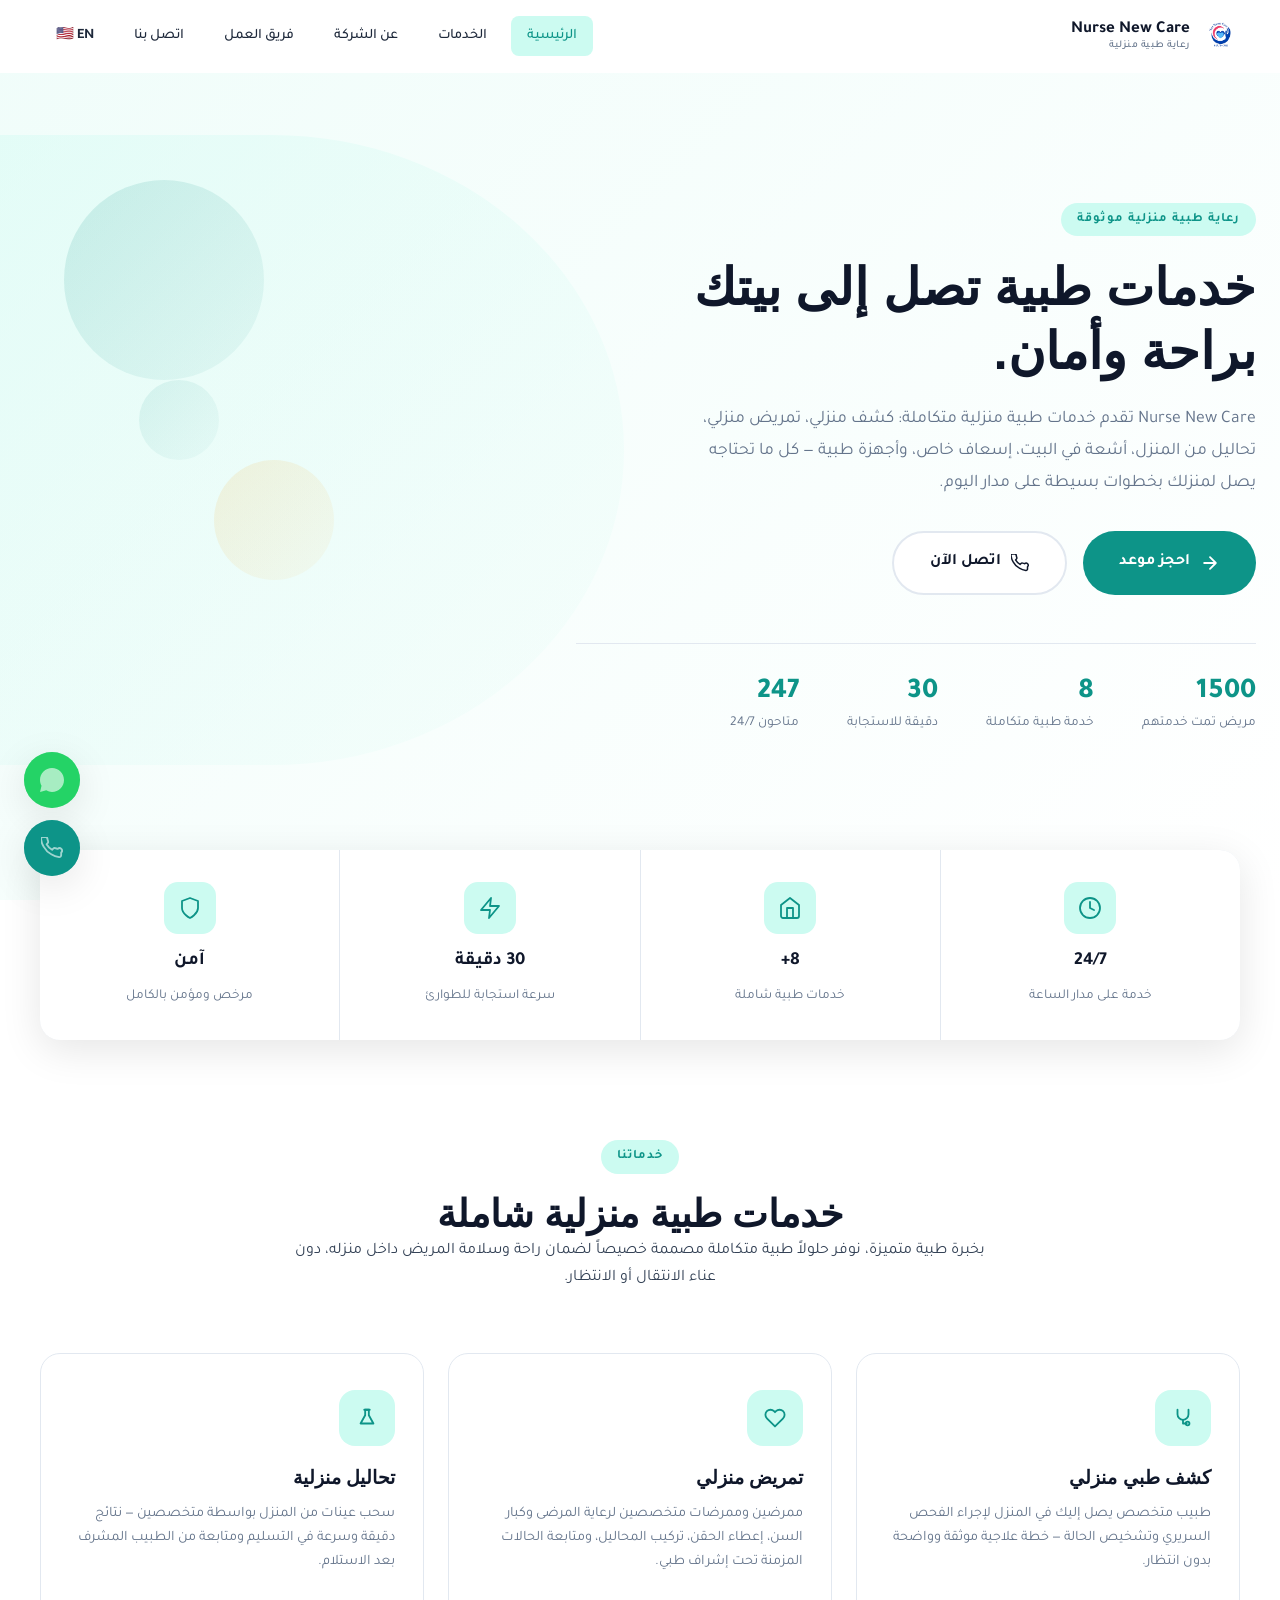
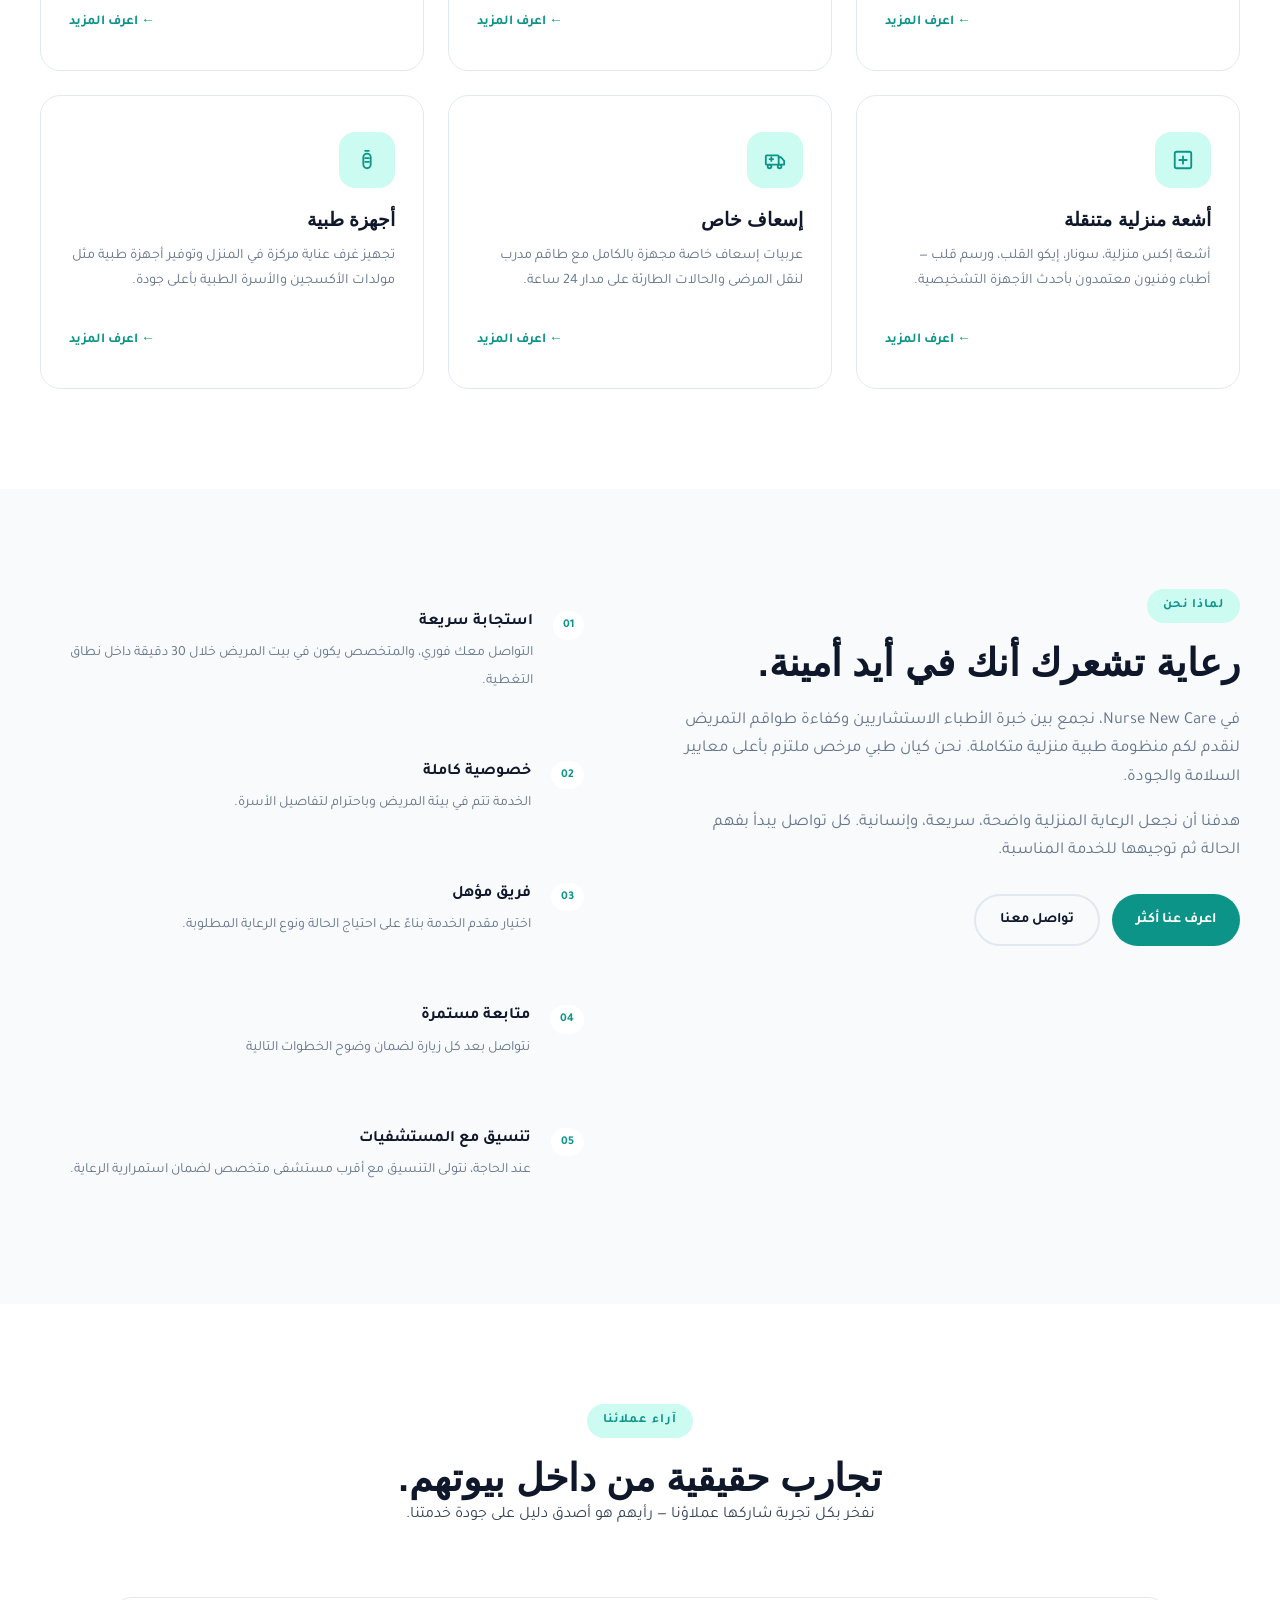
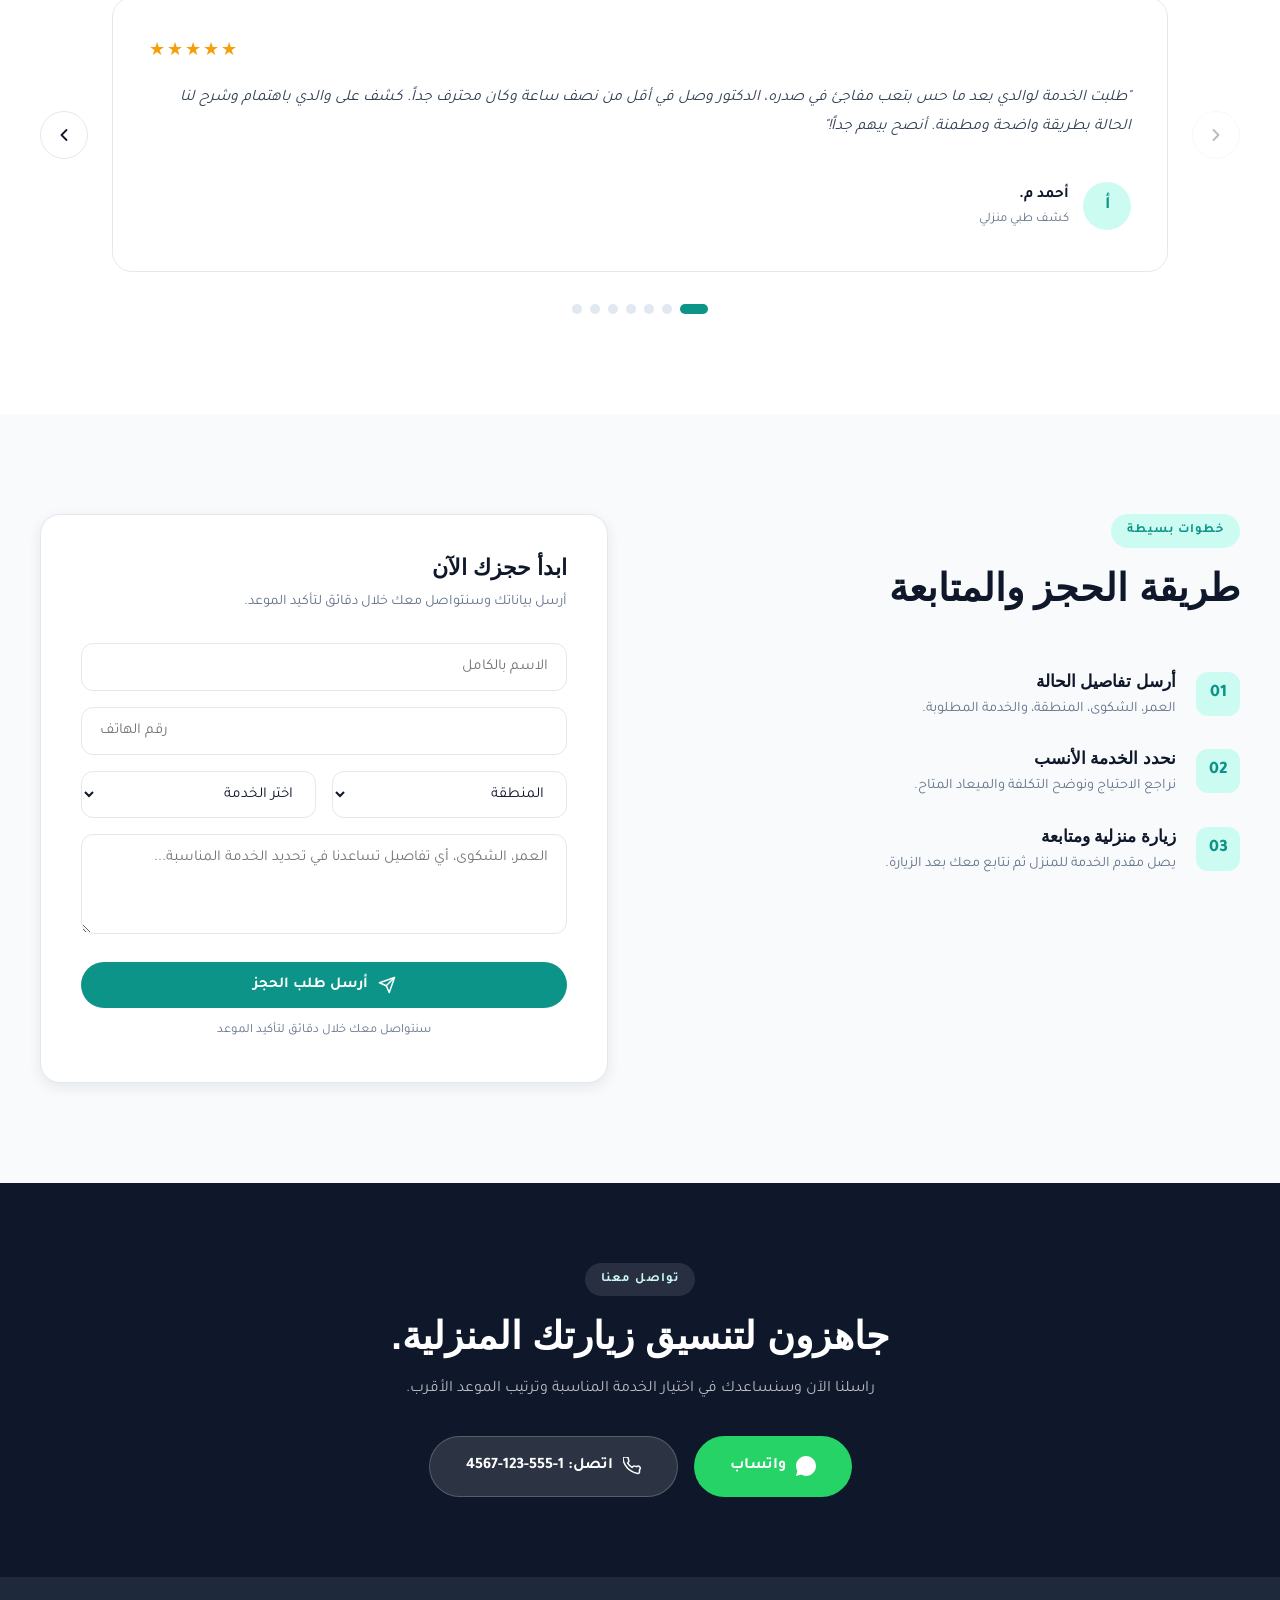
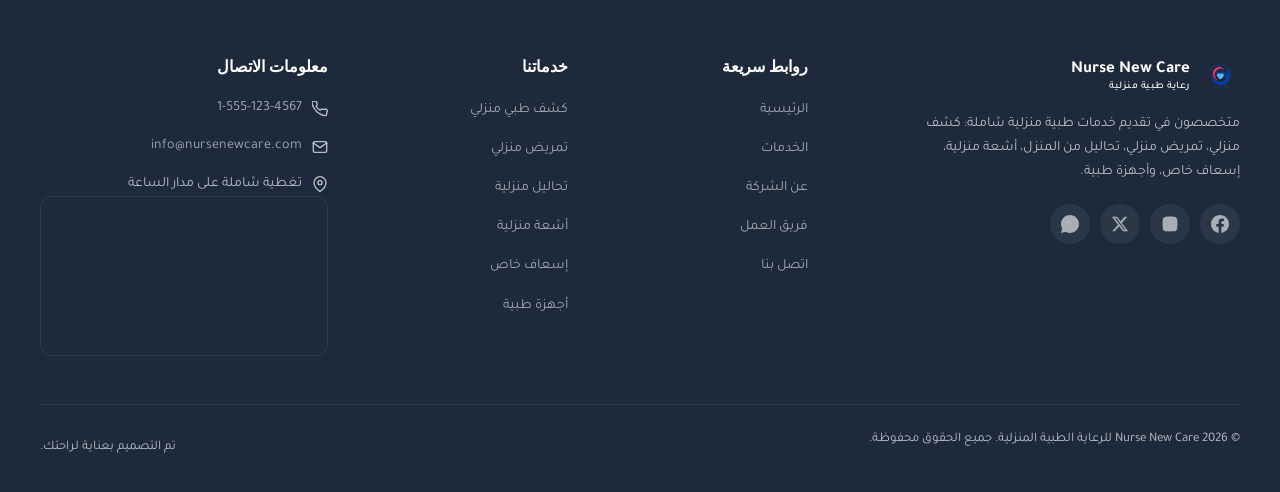
==== commit 90621b5c: "updated the logo" ====
--- a/ar/index.html
+++ b/ar/index.html
@@ -3,6 +3,7 @@
 <head>
   <meta charset="UTF-8">
   <meta name="viewport" content="width=device-width, initial-scale=1.0">
+  <link rel="icon" type="image/png" href="../images/logo.png">
   <title>Nurse New Care | رعاية طبية منزلية</title>
   <meta name="description" content="Nurse New Care — خدمات طبية منزلية شاملة: كشف منزلي، تمريض منزلي، تحاليل من المنزل، أشعة منزلية، إسعاف خاص وأجهزة طبية — على مدار الساعة.">
   <link rel="preconnect" href="https://fonts.googleapis.com">
@@ -18,7 +19,7 @@
   <header class="site-header" data-header>
     <div class="header-inner">
       <a class="brand" href="index.html" aria-label="Nurse New Care">
-        <span class="brand-mark">N</span>
+        <span class="brand-mark"><img src="../images/logo.png" alt="Nurse New Care"></span>
         <span class="brand-text">
           <strong>Nurse New Care</strong>
           <small>رعاية طبية منزلية</small>
@@ -471,7 +472,7 @@
     <div class="footer-grid">
       <div class="footer-col">
         <a class="brand" href="index.html" aria-label="Nurse New Care">
-          <span class="brand-mark">N</span>
+          <span class="brand-mark"><img src="../images/logo.png" alt="Nurse New Care"></span>
           <span class="brand-text">
             <strong>Nurse New Care</strong>
             <small>رعاية طبية منزلية</small>
--- a/css/style.css
+++ b/css/style.css
@@ -177,11 +177,9 @@
   justify-content: center;
   width: 40px;
   height: 40px;
-  background: var(--primary);
-  color: #fff;
   border-radius: 10px;
-  font-size: 1.2rem;
-  font-weight: 800;
+  overflow: hidden;
+  flex-shrink: 0;
 }
 
 .brand-text {
@@ -200,6 +198,12 @@
   font-weight: 500;
   letter-spacing: 0.05em;
   text-transform: uppercase;
+}
+
+.brand-mark img {
+  width: 100%;
+  height: 100%;
+  object-fit: contain;
 }
 
 .site-nav {
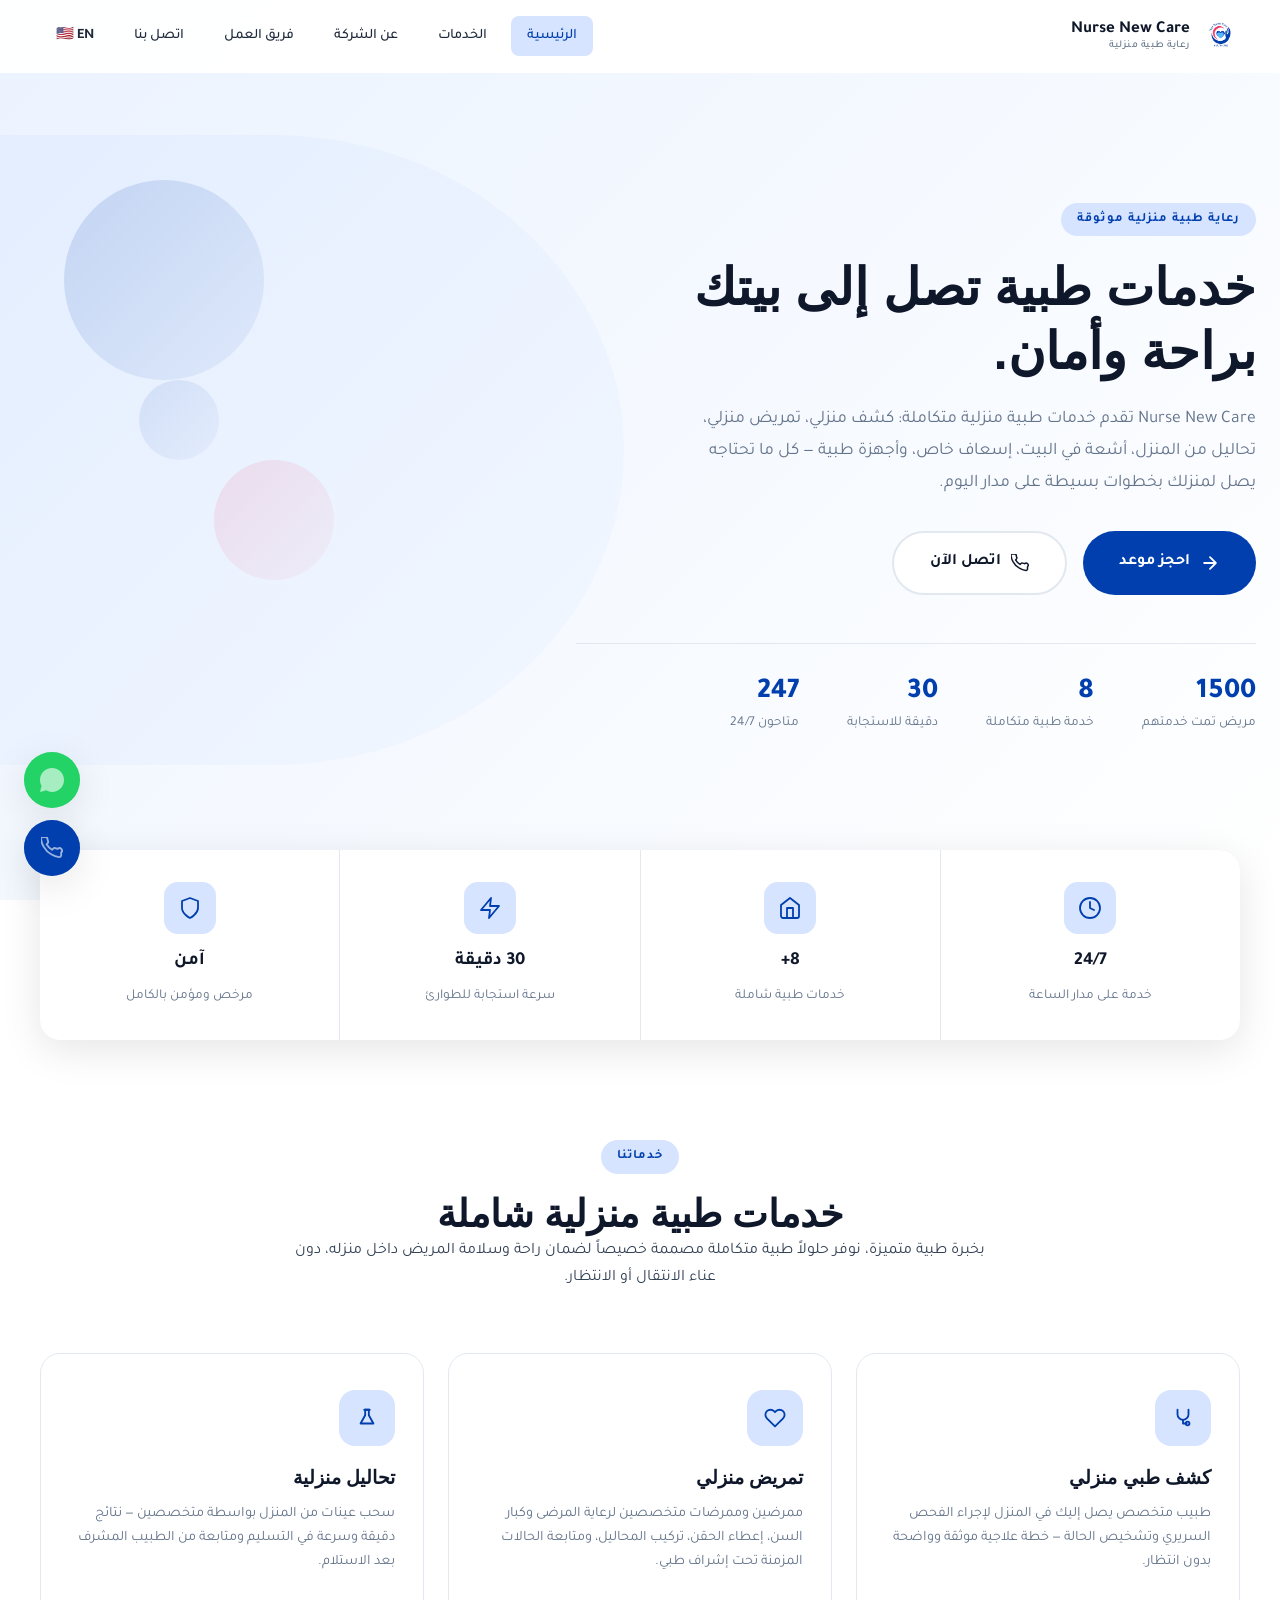
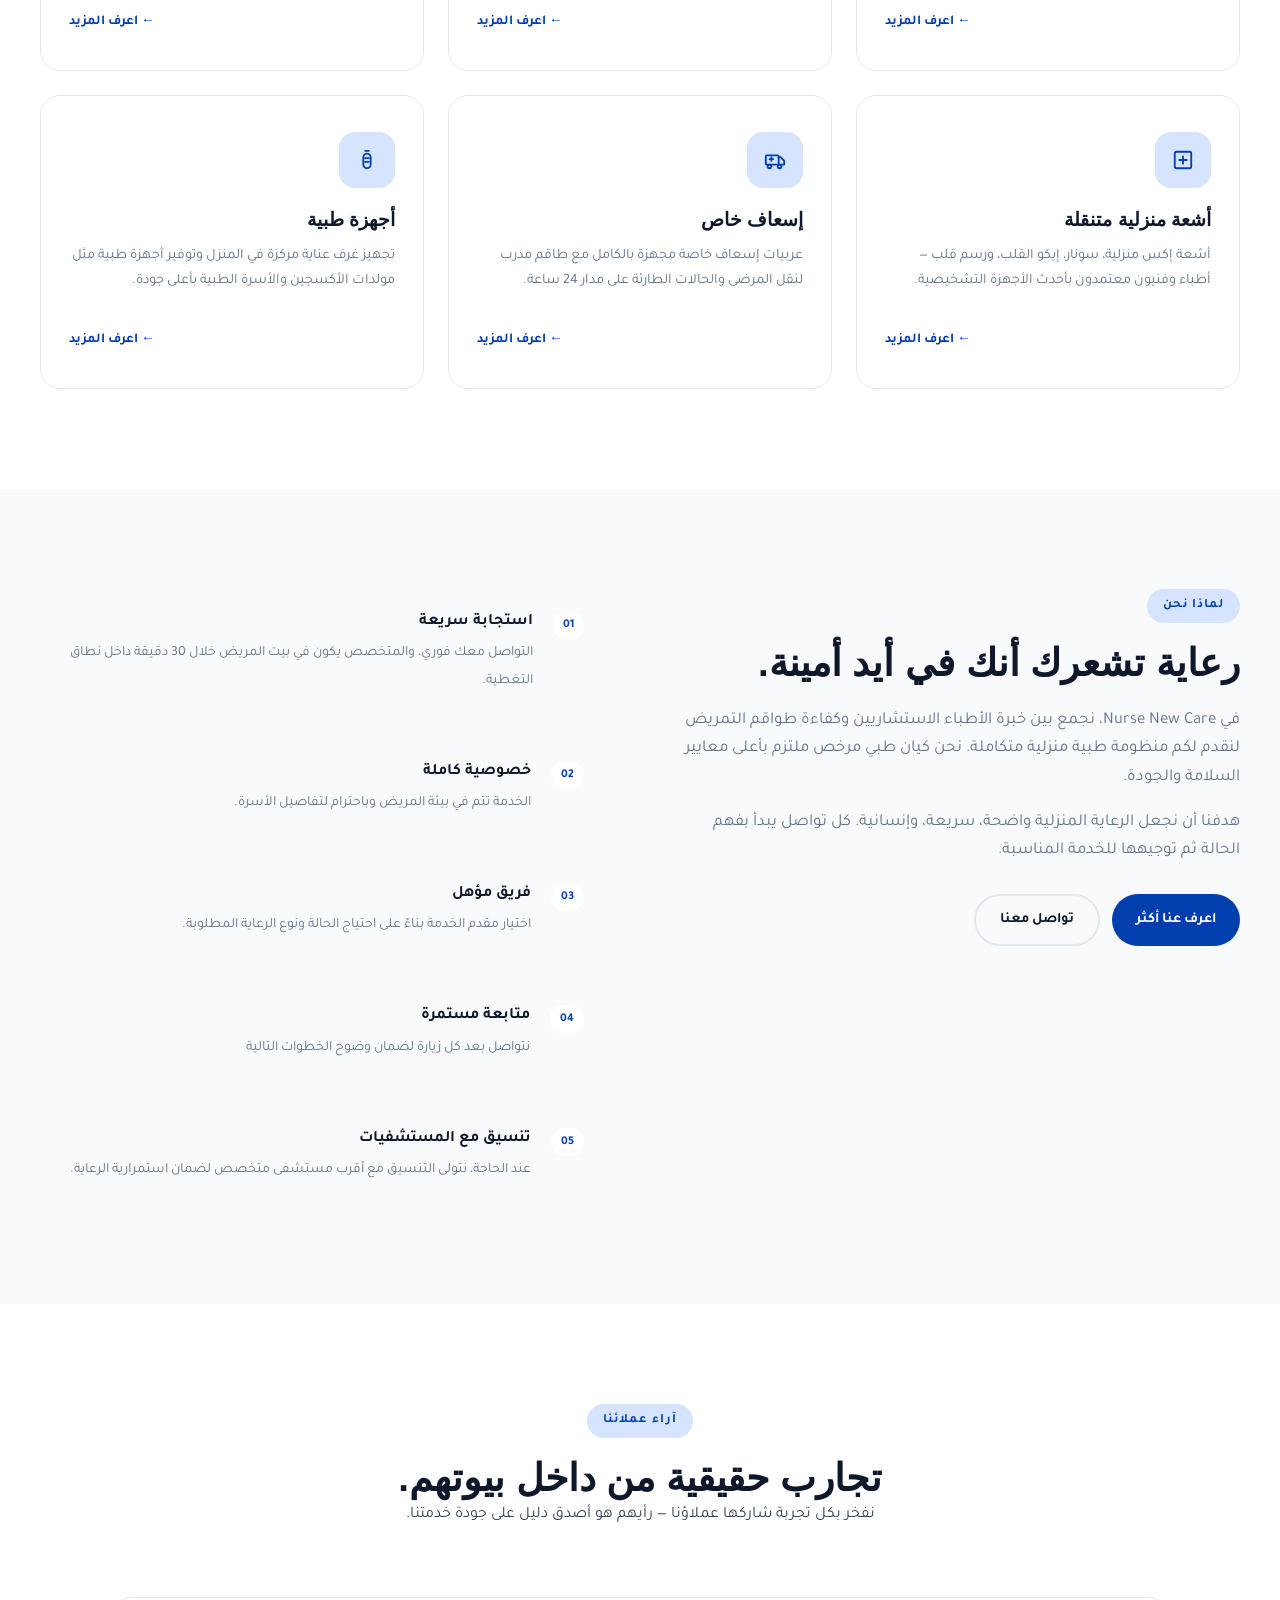
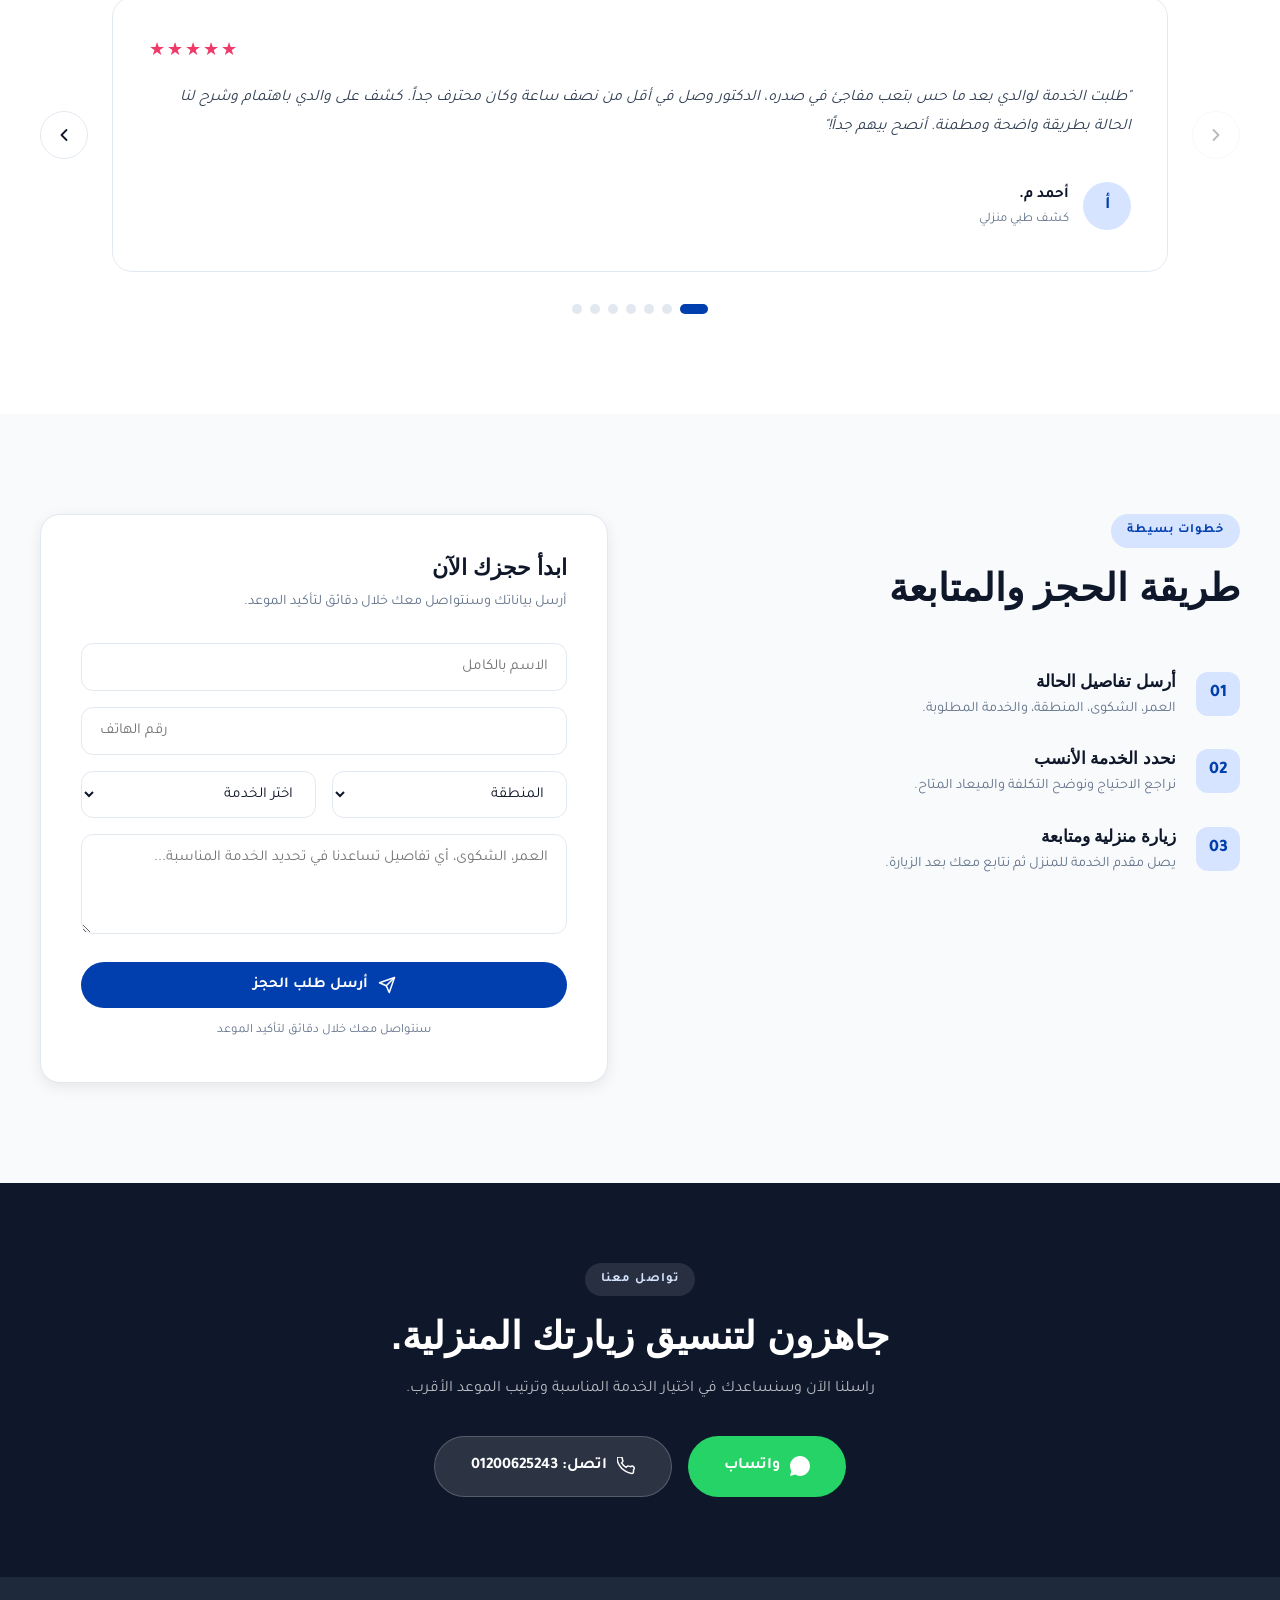
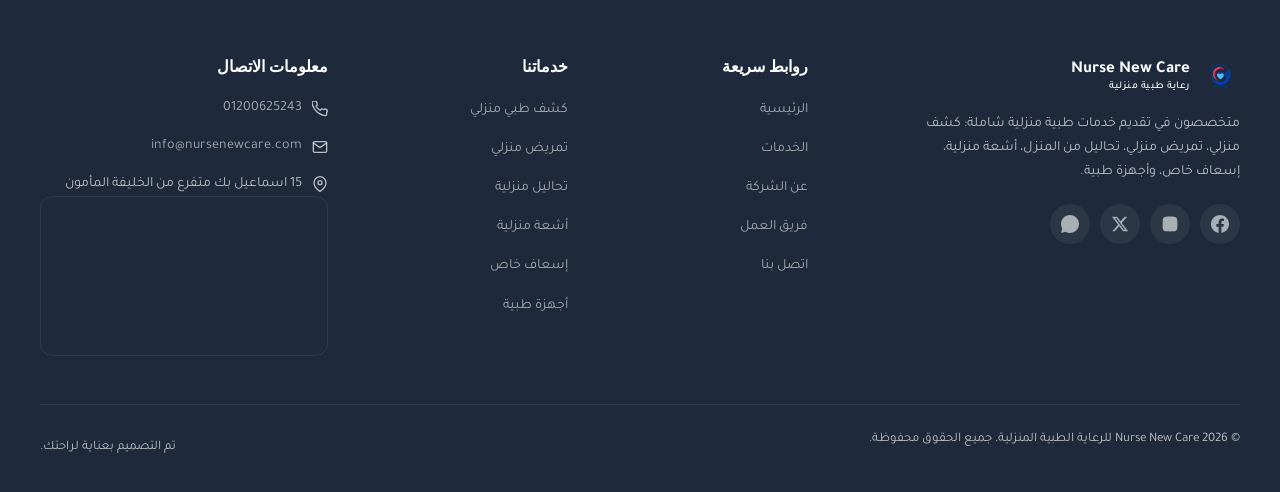
==== commit e3d680c7: "updated the contact info to match the clients info" ====
--- a/ar/index.html
+++ b/ar/index.html
@@ -53,7 +53,7 @@
             <svg width="20" height="20" viewBox="0 0 24 24" fill="none" stroke="currentColor" stroke-width="2.2" stroke-linecap="round" stroke-linejoin="round"><path d="M5 12h14M12 5l7 7-7 7"/></svg>
             احجز موعد
           </a>
-          <a class="btn-hero-secondary" href="tel:+15551234567">
+          <a class="btn-hero-secondary" href="tel:+201200625243">
             <svg width="18" height="18" viewBox="0 0 24 24" fill="none" stroke="currentColor" stroke-width="2" stroke-linecap="round" stroke-linejoin="round"><path d="M22 16.92v3a2 2 0 01-2.18 2 19.79 19.79 0 01-8.63-3.07A19.5 19.5 0 013.07 10.8a19.79 19.79 0 01-3.07-8.67A2 2 0 012 0h3a2 2 0 012 1.72c.127.96.361 1.903.7 2.81a2 2 0 01-.45 2.11L6.09 7.91a16 16 0 006 6l1.27-1.27a2 2 0 012.11-.45c.907.339 1.85.573 2.81.7A2 2 0 0122 16.92z"/></svg>
             اتصل الآن
           </a>
@@ -456,13 +456,13 @@
       <h2>جاهزون لتنسيق زيارتك المنزلية.</h2>
       <p>راسلنا الآن وسنساعدك في اختيار الخدمة المناسبة وترتيب الموعد الأقرب.</p>
       <div class="contact-actions">
-        <a class="contact-btn contact-btn--whatsapp" href="https://wa.me/15551234567" target="_blank" rel="noreferrer">
+        <a class="contact-btn contact-btn--whatsapp" href="https://wa.me/201200625243" target="_blank" rel="noreferrer">
           <svg width="20" height="20" viewBox="0 0 24 24" fill="currentColor" aria-hidden="true"><path d="M17.472 14.382c-.297-.149-1.758-.867-2.03-.967-.273-.099-.471-.148-.67.15-.197.297-.767.966-.94 1.164-.173.199-.347.223-.644.075-.297-.15-1.255-.463-2.39-1.475-.883-.788-1.48-1.761-1.653-2.059-.173-.297-.018-.458.13-.606.134-.133.298-.347.446-.52.149-.174.198-.298.298-.497.099-.198.05-.371-.025-.52-.075-.149-.669-1.612-.916-2.207-.242-.579-.487-.5-.669-.51-.173-.008-.371-.01-.57-.01-.198 0-.52.074-.792.372-.272.297-1.04 1.016-1.04 2.479 0 1.462 1.065 2.875 1.213 3.074.149.198 2.096 3.2 5.077 4.487.709.306 1.262.489 1.694.625.712.227 1.36.195 1.871.118.571-.085 1.758-.719 2.006-1.413.248-.694.248-1.289.173-1.413-.074-.124-.272-.198-.57-.347zM12 0C5.373 0 0 5.373 0 12c0 2.127.558 4.122 1.532 5.857L.057 23.882l6.186-1.623A11.945 11.945 0 0012 24c6.627 0 12-5.373 12-12S18.627 0 12 0z"/></svg>
           واتساب
         </a>
-        <a class="contact-btn contact-btn--phone" href="tel:+15551234567">
+        <a class="contact-btn contact-btn--phone" href="tel:+201200625243">
           <svg width="18" height="18" viewBox="0 0 24 24" fill="none" stroke="currentColor" stroke-width="2" stroke-linecap="round" stroke-linejoin="round" aria-hidden="true"><path d="M22 16.92v3a2 2 0 01-2.18 2 19.79 19.79 0 01-8.63-3.07A19.5 19.5 0 013.07 10.8a19.79 19.79 0 01-3.07-8.67A2 2 0 012 0h3a2 2 0 012 1.72c.127.96.361 1.903.7 2.81a2 2 0 01-.45 2.11L6.09 7.91a16 16 0 006 6l1.27-1.27a2 2 0 012.11-.45c.907.339 1.85.573 2.81.7A2 2 0 0122 16.92z"/></svg>
-          اتصل: 1-555-123-4567
+          اتصل: 01200625243
         </a>
       </div>
     </section>
@@ -523,7 +523,7 @@
         <ul class="footer-contact-list">
           <li>
             <svg width="16" height="16" viewBox="0 0 24 24" fill="none" stroke="currentColor" stroke-width="2" stroke-linecap="round" stroke-linejoin="round" aria-hidden="true"><path d="M22 16.92v3a2 2 0 01-2.18 2 19.79 19.79 0 01-8.63-3.07A19.5 19.5 0 013.07 10.8a19.79 19.79 0 01-3.07-8.67A2 2 0 012 0h3a2 2 0 012 1.72c.127.96.361 1.903.7 2.81a2 2 0 01-.45 2.11L6.09 7.91a16 16 0 006 6l1.27-1.27a2 2 0 012.11-.45c.907.339 1.85.573 2.81.7A2 2 0 0122 16.92z"/></svg>
-            <a href="tel:+15551234567">1-555-123-4567</a>
+            <a href="tel:+201200625243">01200625243</a>
           </li>
           <li>
             <svg width="16" height="16" viewBox="0 0 24 24" fill="none" stroke="currentColor" stroke-width="2" stroke-linecap="round" stroke-linejoin="round" aria-hidden="true"><path d="M4 4h16c1.1 0 2 .9 2 2v12c0 1.1-.9 2-2 2H4c-1.1 0-2-.9-2-2V6c0-1.1.9-2 2-2z"/><polyline points="22,6 12,13 2,6"/></svg>
@@ -531,11 +531,11 @@
           </li>
           <li>
             <svg width="16" height="16" viewBox="0 0 24 24" fill="none" stroke="currentColor" stroke-width="2" stroke-linecap="round" stroke-linejoin="round" aria-hidden="true"><path d="M21 10c0 7-9 13-9 13s-9-6-9-13a9 9 0 0118 0z"/><circle cx="12" cy="10" r="3"/></svg>
-            <span>تغطية شاملة على مدار الساعة</span>
+            <span>15 اسماعيل بك متفرع من الخليفة المأمون</span>
           </li>
         </ul>
         <div class="footer-map">
-          <iframe src="https://maps.google.com/maps?q=40.712776,-74.005974&z=12&output=embed" allowfullscreen="" loading="lazy" referrerpolicy="no-referrer-when-downgrade" title="الموقع"></iframe>
+          <iframe src="https://www.google.com/maps/embed?pb=!1m18!1m12!1m3!1d1451.499718094418!2d31.296121369941797!3d30.08652197397917!2m3!1f0!2f0!3f0!3m2!1i1024!2i768!4f13.1!3m3!1m2!1s0x14583fc92ec6c8ab%3A0x2e956006a7111ea0!2sEl-Khalifa%20El-Maamoun%2C%20Cairo%20Governorate!5e0!3m2!1sen!2seg!4v1784718828710!5m2!1sen!2seg" width="600" height="450" style="border:0;" allowfullscreen="" loading="lazy" referrerpolicy="strict-origin-when-cross-origin" title="الموقع"></iframe>
         </div>
       </div>
     </div>
@@ -547,12 +547,12 @@
   </footer>
 
   <div class="float-contact" aria-label="تواصل سريع">
-    <a class="float-btn float-btn--whatsapp" href="https://wa.me/15551234567" target="_blank" rel="noreferrer" aria-label="تواصل عبر واتساب">
+    <a class="float-btn float-btn--whatsapp" href="https://wa.me/201200625243" target="_blank" rel="noreferrer" aria-label="تواصل عبر واتساب">
       <span class="float-pulse"></span>
       <svg width="24" height="24" viewBox="0 0 24 24" fill="currentColor" aria-hidden="true"><path d="M17.472 14.382c-.297-.149-1.758-.867-2.03-.967-.273-.099-.471-.148-.67.15-.197.297-.767.966-.94 1.164-.173.199-.347.223-.644.075-.297-.15-1.255-.463-2.39-1.475-.883-.788-1.48-1.761-1.653-2.059-.173-.297-.018-.458.13-.606.134-.133.298-.347.446-.52.149-.174.198-.298.298-.497.099-.198.05-.371-.025-.52-.075-.149-.669-1.612-.916-2.207-.242-.579-.487-.5-.669-.51-.173-.008-.371-.01-.57-.01-.198 0-.52.074-.792.372-.272.297-1.04 1.016-1.04 2.479 0 1.462 1.065 2.875 1.213 3.074.149.198 2.096 3.2 5.077 4.487.709.306 1.262.489 1.694.625.712.227 1.36.195 1.871.118.571-.085 1.758-.719 2.006-1.413.248-.694.248-1.289.173-1.413-.074-.124-.272-.198-.57-.347zM12 0C5.373 0 0 5.373 0 12c0 2.127.558 4.122 1.532 5.857L.057 23.882l6.186-1.623A11.945 11.945 0 0012 24c6.627 0 12-5.373 12-12S18.627 0 12 0z"/></svg>
       <span class="float-label">واتساب</span>
     </a>
-    <a class="float-btn float-btn--phone" href="tel:+15551234567" aria-label="اتصل بنا">
+    <a class="float-btn float-btn--phone" href="tel:+201200625243" aria-label="اتصل بنا">
       <span class="float-ring"></span>
       <svg width="22" height="22" viewBox="0 0 24 24" fill="none" stroke="currentColor" stroke-width="2" stroke-linecap="round" stroke-linejoin="round" aria-hidden="true"><path d="M22 16.92v3a2 2 0 01-2.18 2 19.79 19.79 0 01-8.63-3.07A19.5 19.5 0 013.07 10.8a19.79 19.79 0 01-3.07-8.67A2 2 0 012 0h3a2 2 0 012 1.72c.127.96.361 1.903.7 2.81a2 2 0 01-.45 2.11L6.09 7.91a16 16 0 006 6l1.27-1.27a2 2 0 012.11-.45c.907.339 1.85.573 2.81.7A2 2 0 0122 16.92z"/></svg>
       <span class="float-label">اتصل بنا</span>
--- a/css/style.css
+++ b/css/style.css
@@ -7,12 +7,12 @@
 }
 
 :root {
-  --primary: #0D9488;
-  --primary-dark: #0F766E;
-  --primary-light: #CCFBF1;
-  --primary-bg: #F0FDFA;
-  --accent: #F59E0B;
-  --accent-dark: #D97706;
+  --primary: #013FAE;
+  --primary-dark: #002D7A;
+  --primary-light: #D6E4FF;
+  --primary-bg: #EBF3FF;
+  --accent: #EF3969;
+  --accent-dark: #C91E4E;
   --dark: #0F172A;
   --dark-2: #1E293B;
   --text: #334155;
@@ -318,7 +318,7 @@
 .btn-hero-primary:hover {
   background: var(--primary-dark);
   transform: translateY(-2px);
-  box-shadow: 0 8px 30px rgba(13, 148, 136, 0.3);
+  box-shadow: 0 8px 30px rgba(1, 63, 174, 0.3);
   color: #fff;
 }
 
@@ -372,7 +372,7 @@
 .hero-shape-1 {
   width: 200px;
   height: 200px;
-  background: linear-gradient(135deg, rgba(13,148,136,0.15), rgba(13,148,136,0.05));
+  background: linear-gradient(135deg, rgba(1,63,174,0.15), rgba(1,63,174,0.05));
   top: 0;
   right: 0;
   animation: float 6s ease-in-out infinite;
@@ -381,7 +381,7 @@
 .hero-shape-2 {
   width: 120px;
   height: 120px;
-  background: linear-gradient(135deg, rgba(245,158,11,0.12), rgba(245,158,11,0.04));
+  background: linear-gradient(135deg, rgba(239,57,105,0.12), rgba(239,57,105,0.04));
   bottom: 20%;
   right: 30%;
   animation: float 8s ease-in-out infinite reverse;
@@ -390,7 +390,7 @@
 .hero-shape-3 {
   width: 80px;
   height: 80px;
-  background: linear-gradient(135deg, rgba(13,148,136,0.1), rgba(13,148,136,0.03));
+  background: linear-gradient(135deg, rgba(1,63,174,0.1), rgba(1,63,174,0.03));
   top: 40%;
   right: 15%;
   animation: float 7s ease-in-out infinite 2s;
@@ -892,7 +892,7 @@
 .form-group textarea:focus {
   outline: none;
   border-color: var(--primary);
-  box-shadow: 0 0 0 3px rgba(13, 148, 136, 0.1);
+  box-shadow: 0 0 0 3px rgba(1, 63, 174, 0.1);
 }
 
 .form-group textarea {
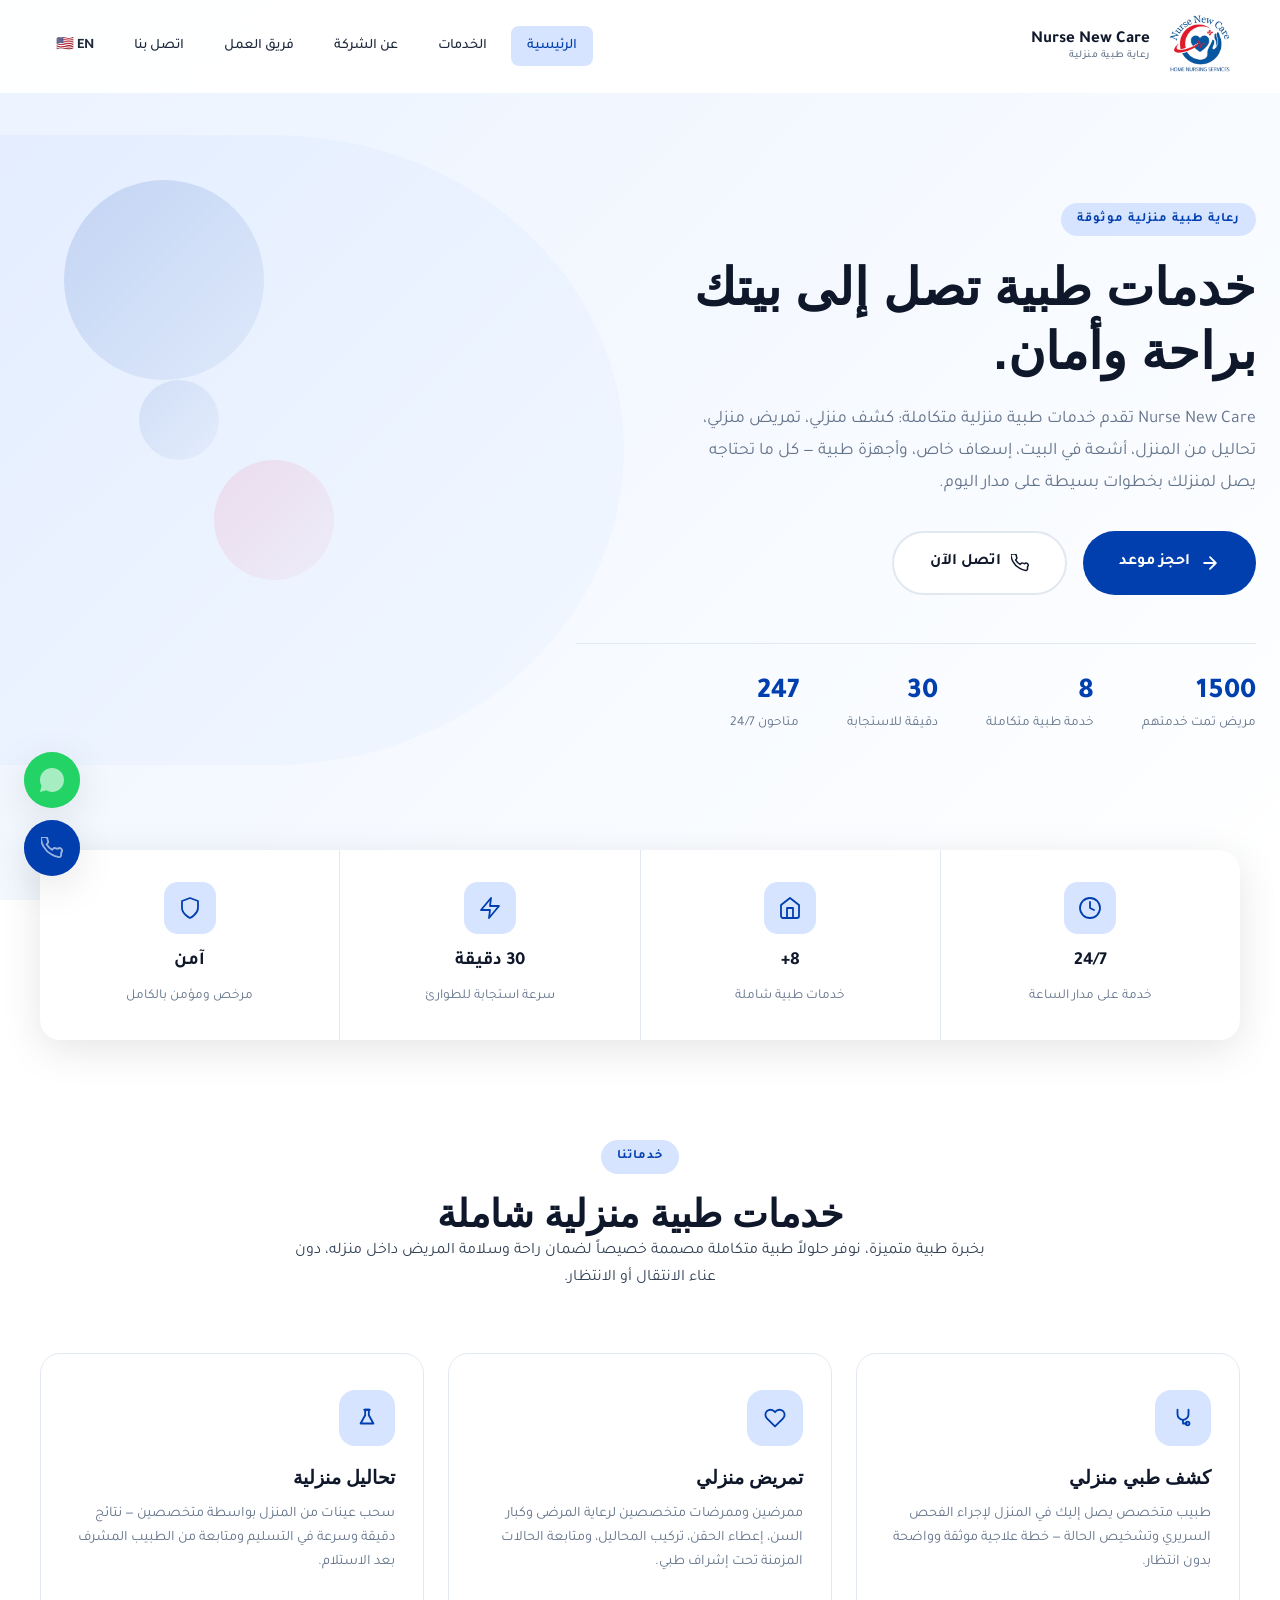
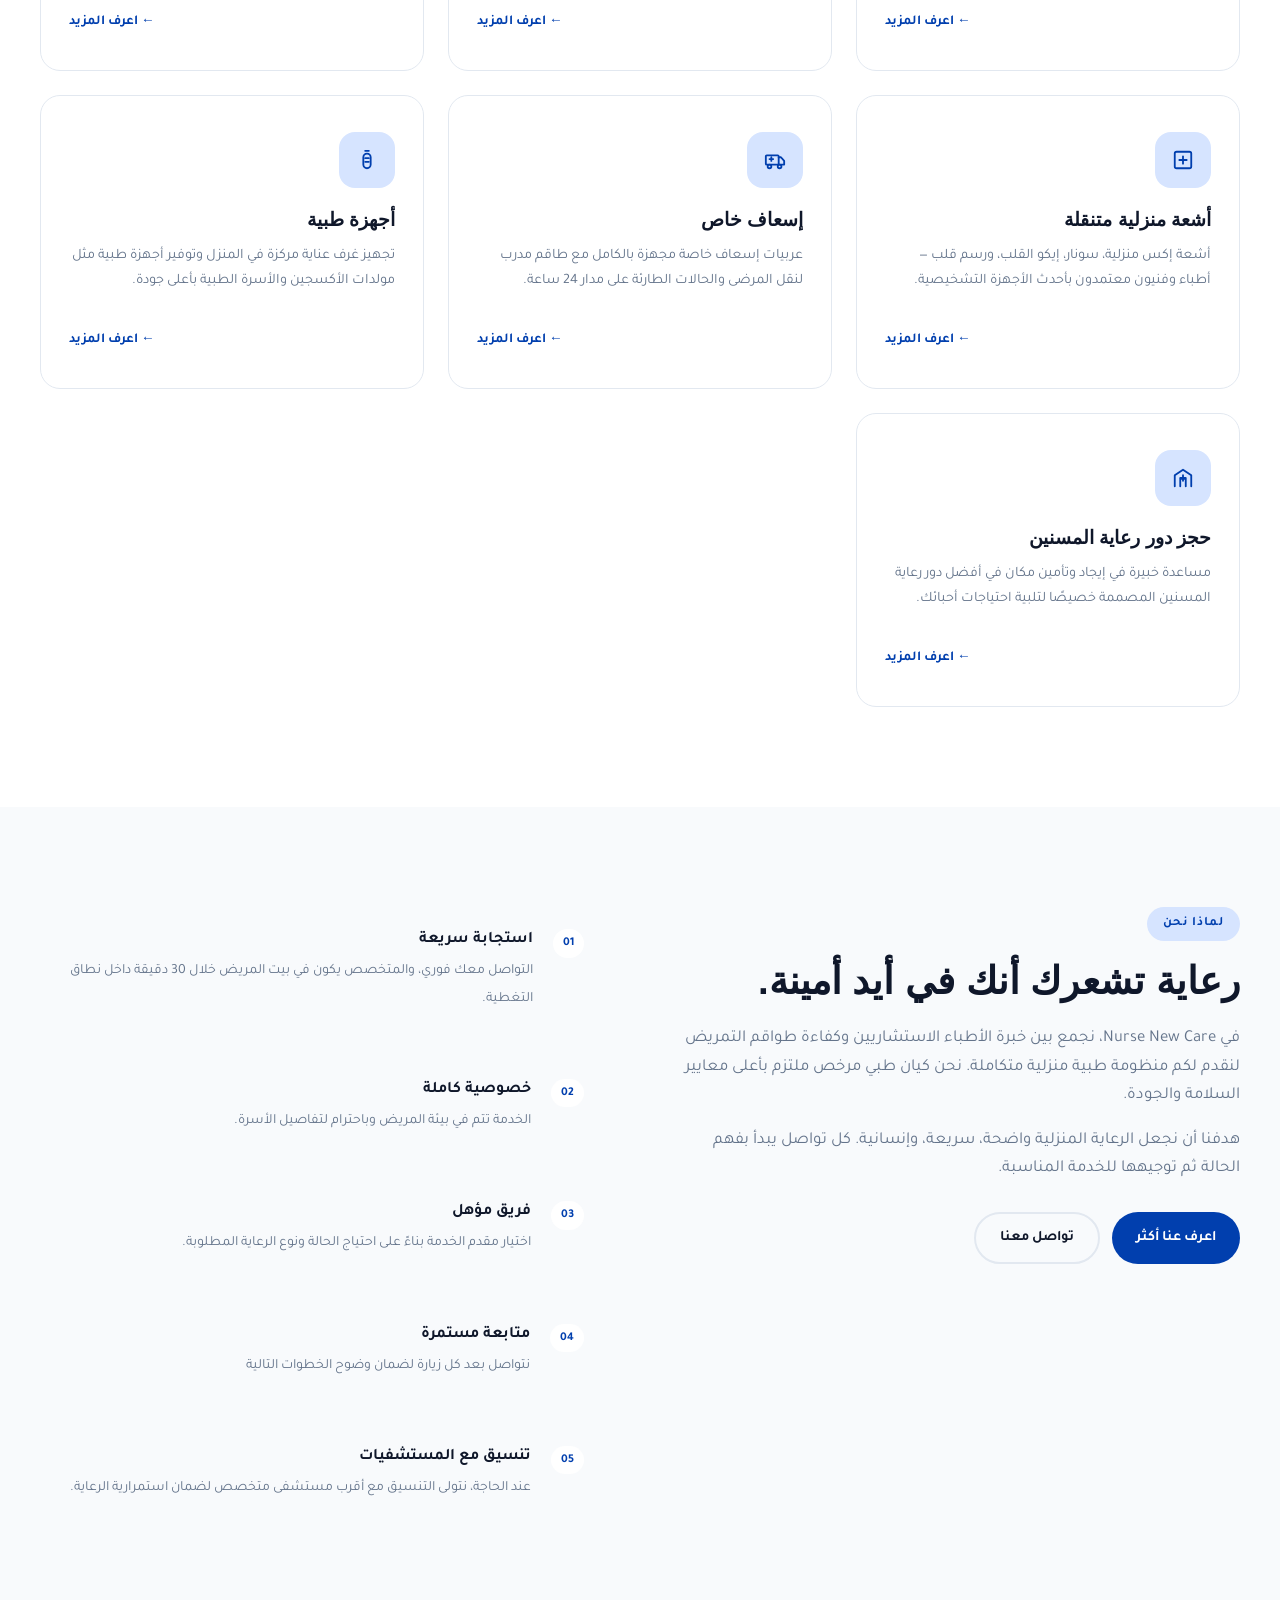
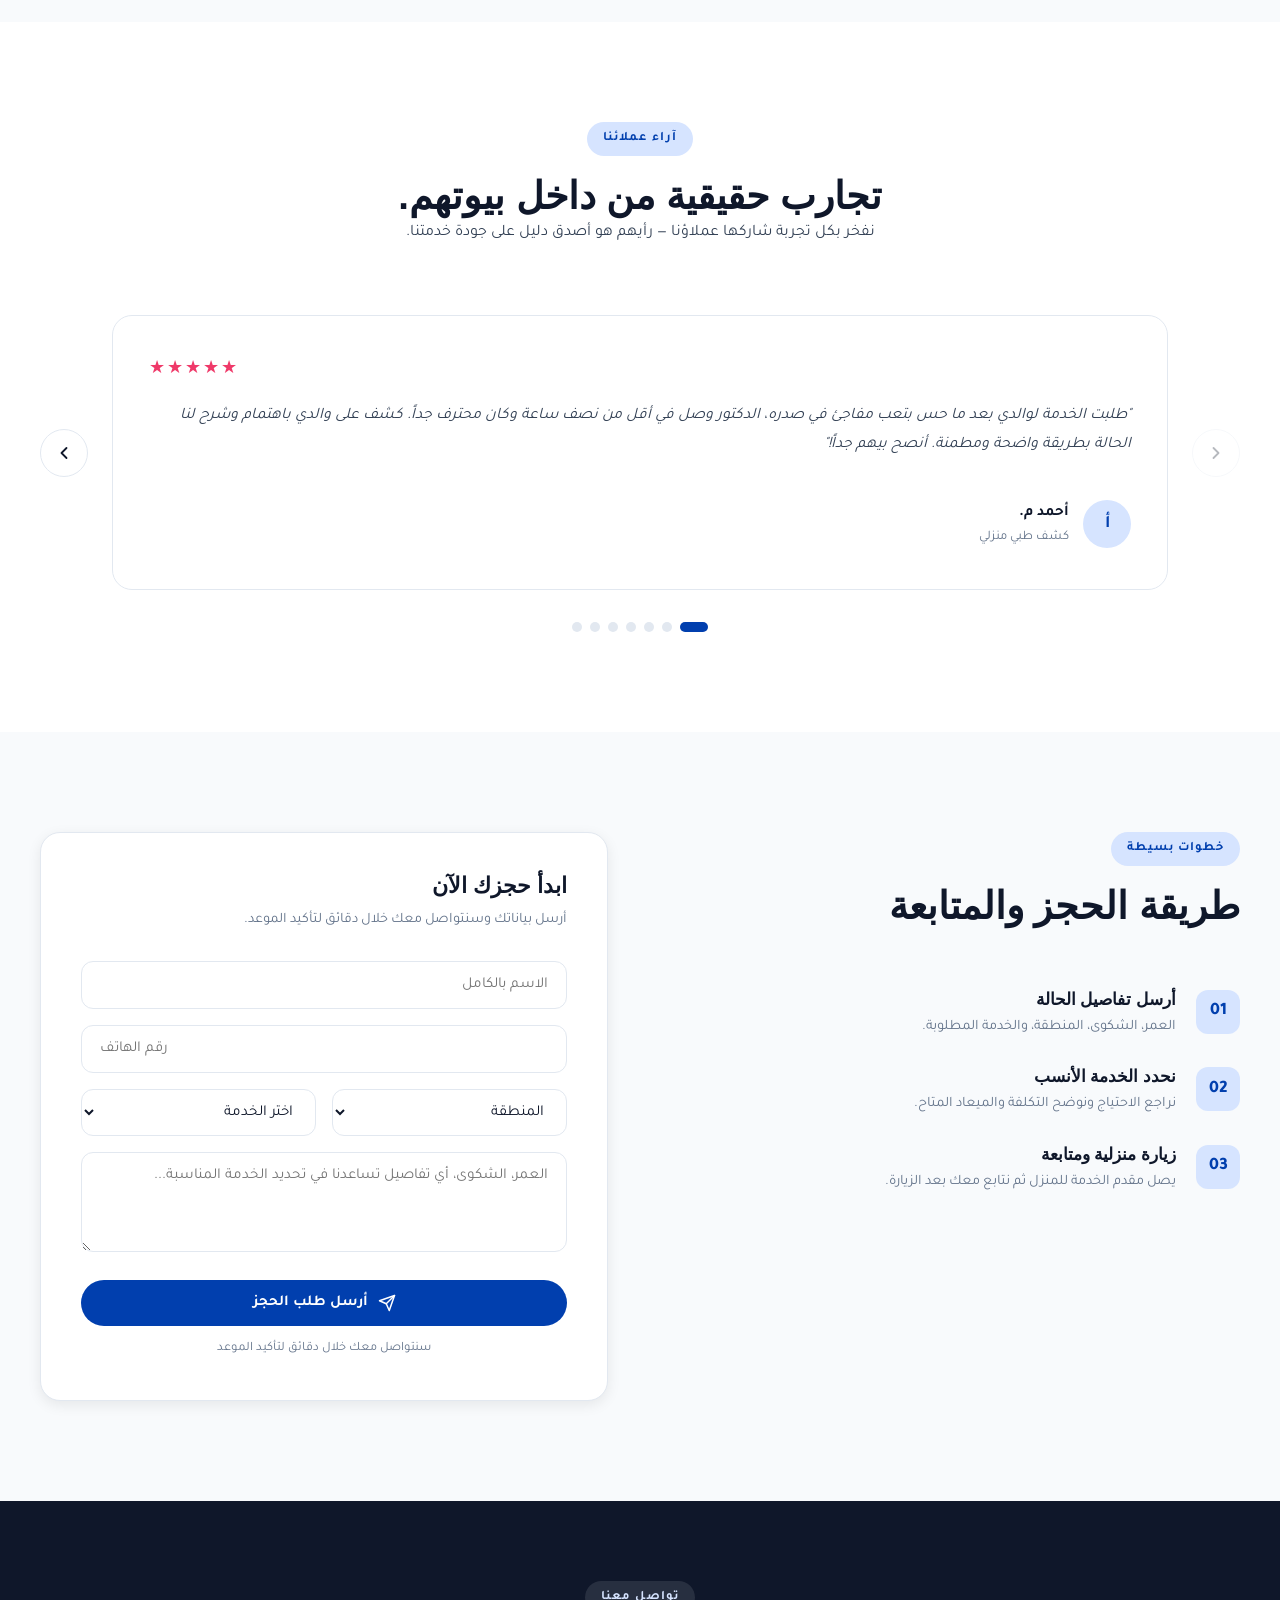
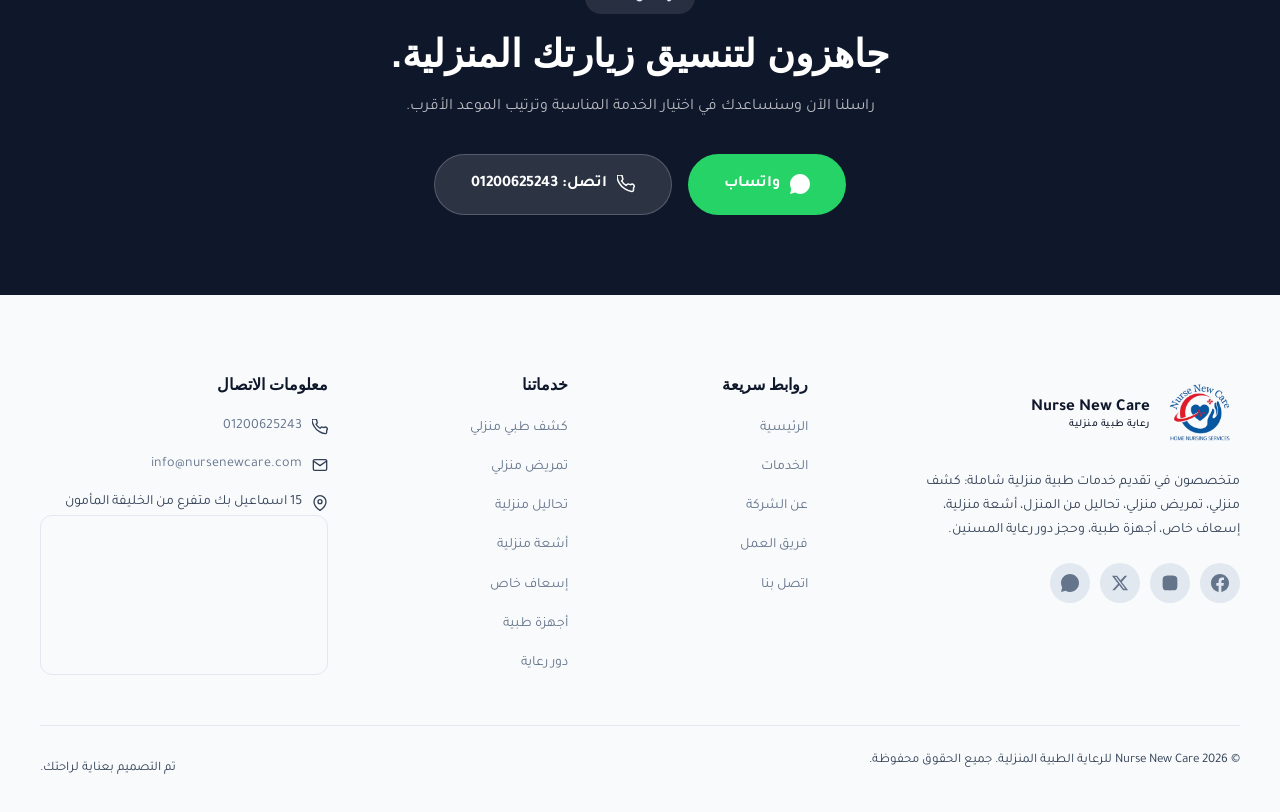
==== commit 498d2e29: "Merge pull request #5 from agm0mran/add-service added services images and updated the logo and added" ====
--- a/ar/index.html
+++ b/ar/index.html
@@ -173,6 +173,14 @@
           <p>تجهيز غرف عناية مركزة في المنزل وتوفير أجهزة طبية مثل مولدات الأكسجين والأسرة الطبية بأعلى جودة.</p>
           <span class="service-link">اعرف المزيد ←</span>
         </a>
+        <a class="service-card" href="services.html">
+          <span class="icon">
+            <svg width="22" height="22" viewBox="0 0 24 24" fill="none" stroke="currentColor" stroke-width="2" stroke-linecap="round" stroke-linejoin="round"><path d="M3 21V9l9-6 9 6v12"/><path d="M9 21V13h6v8"/><path d="M12 9v6M9 12h6"/></svg>
+          </span>
+          <h3>حجز دور رعاية المسنين</h3>
+          <p>مساعدة خبيرة في إيجاد وتأمين مكان في أفضل دور رعاية المسنين المصممة خصيصًا لتلبية احتياجات أحبائك.</p>
+          <span class="service-link">اعرف المزيد ←</span>
+        </a>
       </div>
     </section>
 
@@ -432,6 +440,7 @@
                   <option value="أشعة منزلية">أشعة منزلية</option>
                   <option value="إسعاف خاص">إسعاف خاص</option>
                   <option value="أجهزة طبية">أجهزة طبية</option>
+                  <option value="دور رعاية">دور رعاية</option>
                 </select>
               </div>
             </div>
@@ -478,7 +487,7 @@
             <small>رعاية طبية منزلية</small>
           </span>
         </a>
-        <p class="footer-desc">متخصصون في تقديم خدمات طبية منزلية شاملة: كشف منزلي، تمريض منزلي، تحاليل من المنزل، أشعة منزلية، إسعاف خاص، وأجهزة طبية.</p>
+        <p class="footer-desc">متخصصون في تقديم خدمات طبية منزلية شاملة: كشف منزلي، تمريض منزلي، تحاليل من المنزل، أشعة منزلية، إسعاف خاص، أجهزة طبية، وحجز دور رعاية المسنين.</p>
         <div class="footer-socials">
           <a class="social-btn" href="#" target="_blank" rel="noreferrer" aria-label="فيسبوك">
             <svg width="18" height="18" viewBox="0 0 24 24" fill="currentColor" aria-hidden="true"><path d="M24 12.073c0-6.627-5.373-12-12-12s-12 5.373-12 12c0 5.99 4.388 10.954 10.125 11.854v-8.385H7.078v-3.47h3.047V9.43c0-3.007 1.792-4.669 4.533-4.669 1.312 0 2.686.235 2.686.235v2.953H15.83c-1.491 0-1.956.925-1.956 1.874v2.25h3.328l-.532 3.47h-2.796v8.385C19.612 23.027 24 18.062 24 12.073z"/></svg>
@@ -515,6 +524,7 @@
           <li><a href="services.html">أشعة منزلية</a></li>
           <li><a href="services.html">إسعاف خاص</a></li>
           <li><a href="services.html">أجهزة طبية</a></li>
+          <li><a href="services.html">دور رعاية</a></li>
         </ul>
       </div>
 
--- a/css/style.css
+++ b/css/style.css
@@ -34,7 +34,7 @@
 
 html {
   scroll-behavior: smooth;
-  scroll-padding-top: 80px;
+  scroll-padding-top: 92px;
 }
 
 body {
@@ -156,7 +156,7 @@
   display: flex;
   align-items: center;
   justify-content: space-between;
-  height: 72px;
+  height: 92px;
   max-width: var(--max-width);
   margin: 0 auto;
 }
@@ -175,9 +175,9 @@
   display: inline-flex;
   align-items: center;
   justify-content: center;
-  width: 40px;
-  height: 40px;
-  border-radius: 10px;
+  width: 80px;
+  height: 80px;
+  border-radius: 14px;
   overflow: hidden;
   flex-shrink: 0;
 }
@@ -991,8 +991,8 @@
 
 /* ===== FOOTER ===== */
 .site-footer {
-  background: var(--dark-2);
-  color: rgba(255,255,255,0.7);
+  background: var(--bg-alt);
+  color: var(--text);
   padding: 80px 24px 0;
 }
 
@@ -1003,7 +1003,7 @@
   max-width: var(--max-width);
   margin: 0 auto;
   padding-bottom: 48px;
-  border-bottom: 1px solid rgba(255,255,255,0.08);
+  border-bottom: 1px solid var(--border);
 }
 
 .footer-col .brand {
@@ -1012,7 +1012,7 @@
 
 .footer-col .brand .brand-text strong,
 .footer-col .brand .brand-text small {
-  color: #fff;
+  color: var(--dark);
 }
 
 .footer-desc {
@@ -1031,11 +1031,11 @@
   width: 40px;
   height: 40px;
   border-radius: 50%;
-  background: rgba(255,255,255,0.06);
+  background: var(--border);
   display: flex;
   align-items: center;
   justify-content: center;
-  color: rgba(255,255,255,0.6);
+  color: var(--text-light);
   transition: all var(--transition);
 }
 
@@ -1046,7 +1046,7 @@
 }
 
 .footer-heading {
-  color: #fff;
+  color: var(--dark);
   font-size: 1rem;
   font-weight: 700;
   margin-bottom: 20px;
@@ -1060,7 +1060,7 @@
 }
 
 .footer-links a {
-  color: rgba(255,255,255,0.6);
+  color: var(--text-light);
   font-size: 0.88rem;
   transition: all var(--transition);
   display: inline-flex;
@@ -1069,7 +1069,7 @@
 }
 
 .footer-links a:hover {
-  color: var(--primary-light);
+  color: var(--primary);
   transform: translateX(4px);
 }
 
@@ -1088,11 +1088,11 @@
 }
 
 .footer-contact-list a {
-  color: rgba(255,255,255,0.6);
+  color: var(--text-light);
 }
 
 .footer-contact-list a:hover {
-  color: var(--primary-light);
+  color: var(--primary);
 }
 
 .footer-map {
@@ -1100,7 +1100,7 @@
   height: 160px;
   border-radius: var(--radius);
   overflow: hidden;
-  border: 1px solid rgba(255,255,255,0.08);
+  border: 1px solid var(--border);
 }
 
 .footer-map iframe {
@@ -1122,11 +1122,11 @@
 }
 
 .footer-bottom a {
-  color: rgba(255,255,255,0.5);
+  color: var(--text-light);
 }
 
 .footer-bottom a:hover {
-  color: var(--primary-light);
+  color: var(--primary);
 }
 
 /* ===== FLOATING CONTACT ===== */
@@ -1408,6 +1408,15 @@
   transform: translateY(-4px);
 }
 
+.service-card-img {
+  width: 100%;
+  height: auto;
+  aspect-ratio: 16 / 9;
+  object-fit: cover;
+  border-radius: var(--radius);
+  display: block;
+}
+
 /* ===== TOAST ===== */
 .toast {
   position: fixed;
--- a/css/responsive.css
+++ b/css/responsive.css
@@ -81,7 +81,7 @@
 
   .site-nav {
     position: fixed;
-    top: 72px;
+    top: 92px;
     left: 0;
     right: 0;
     background: #fff;
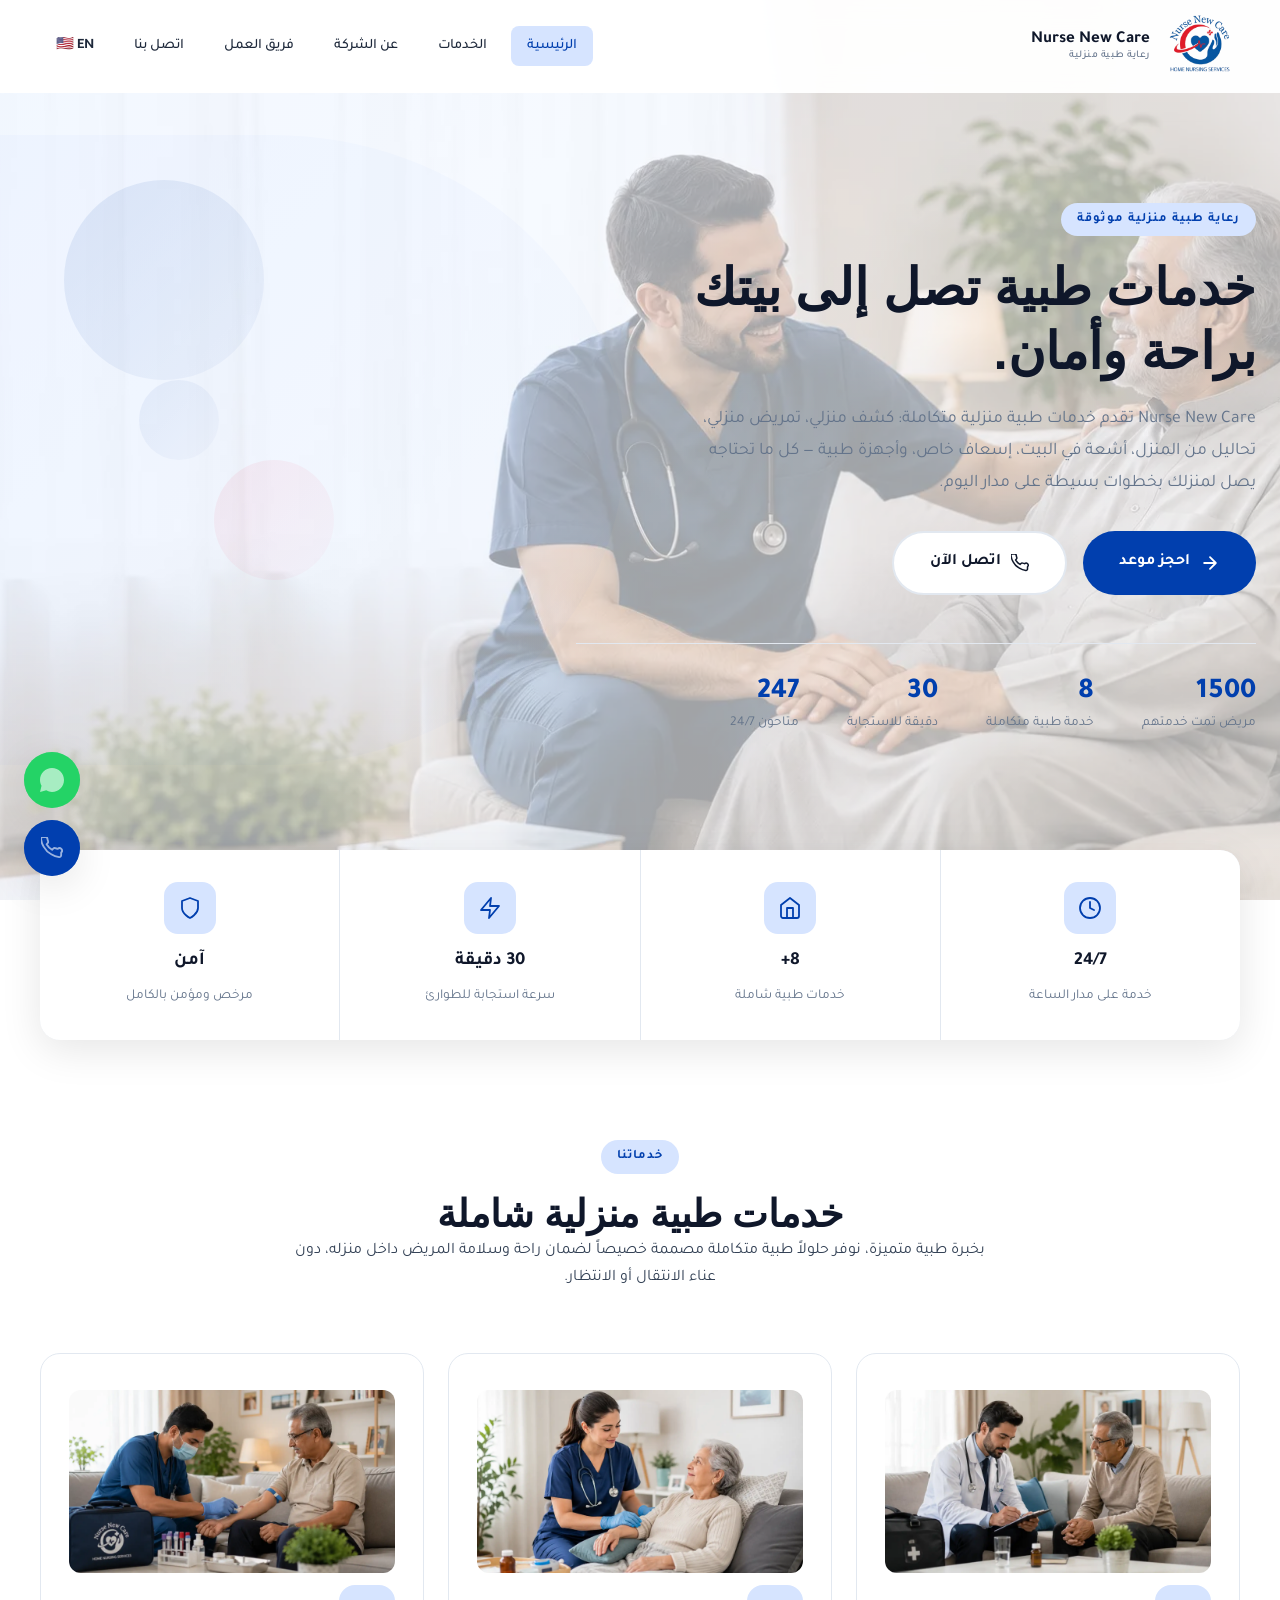
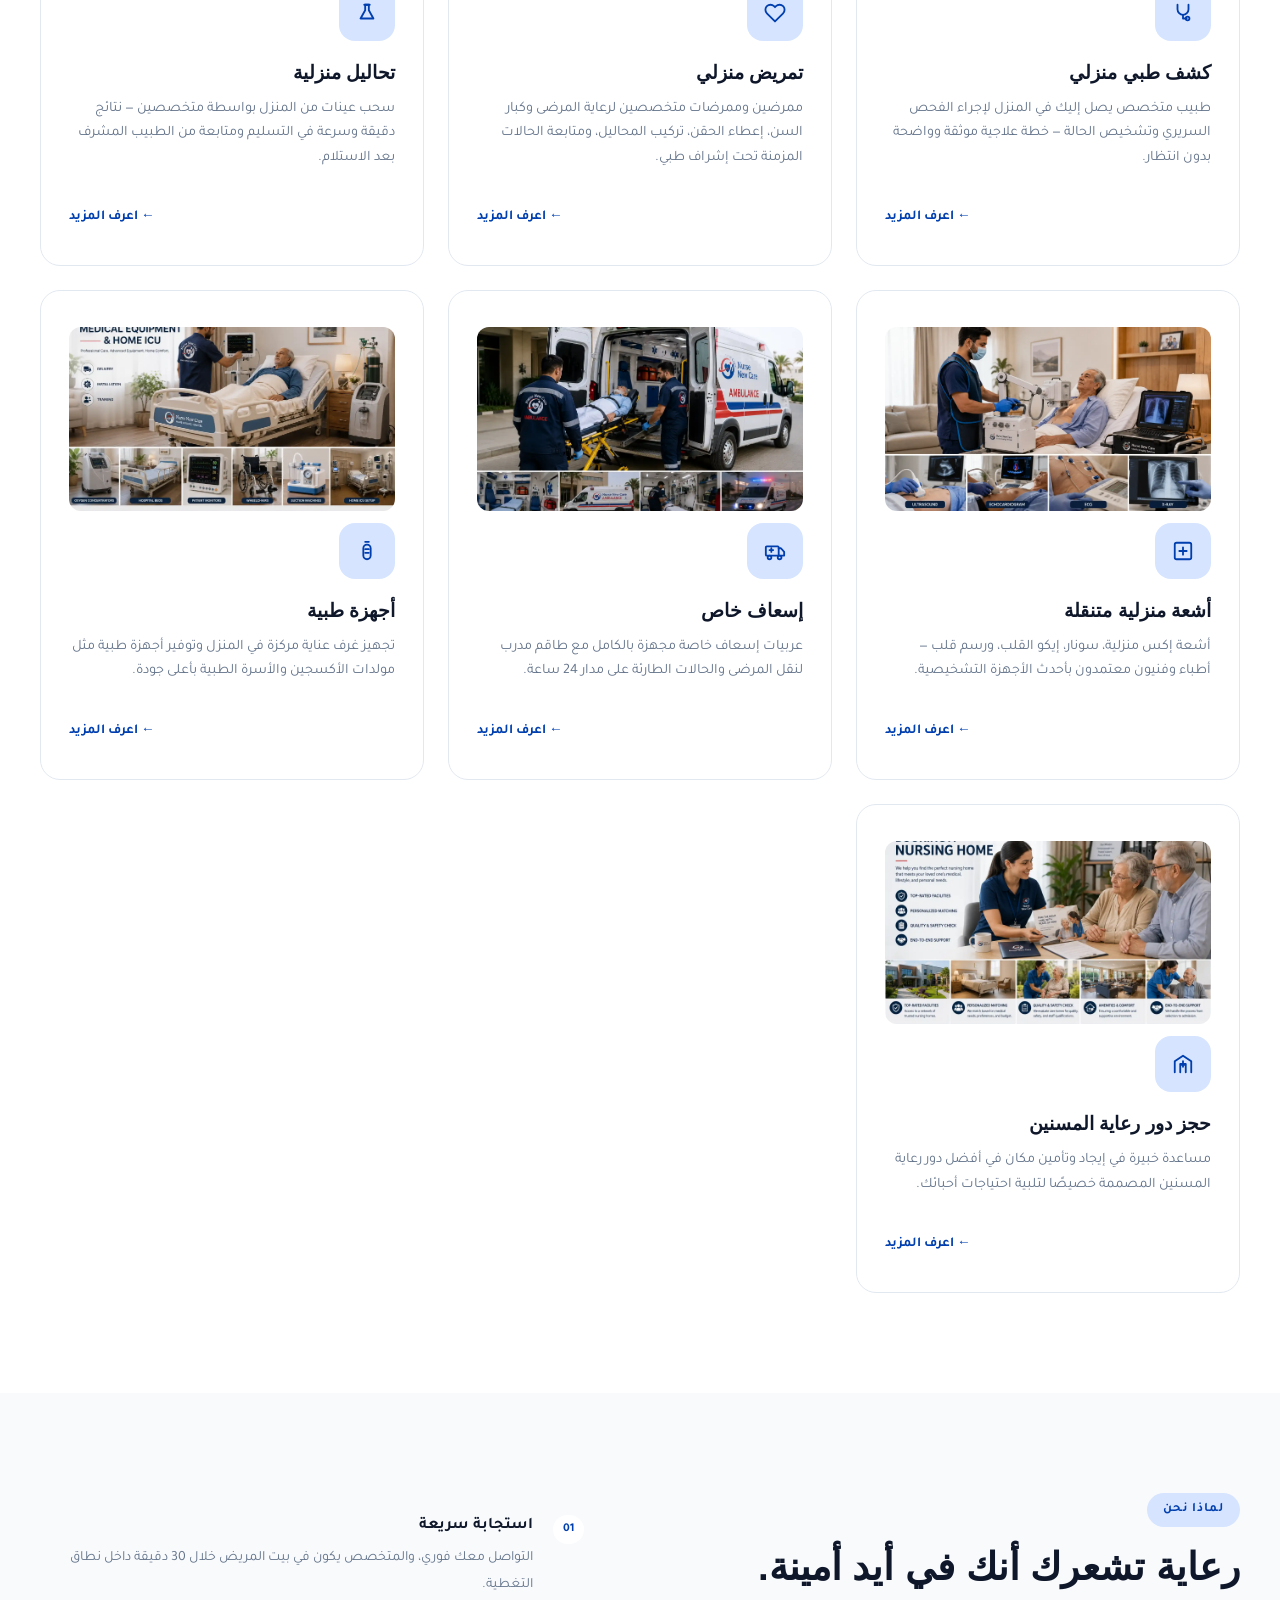
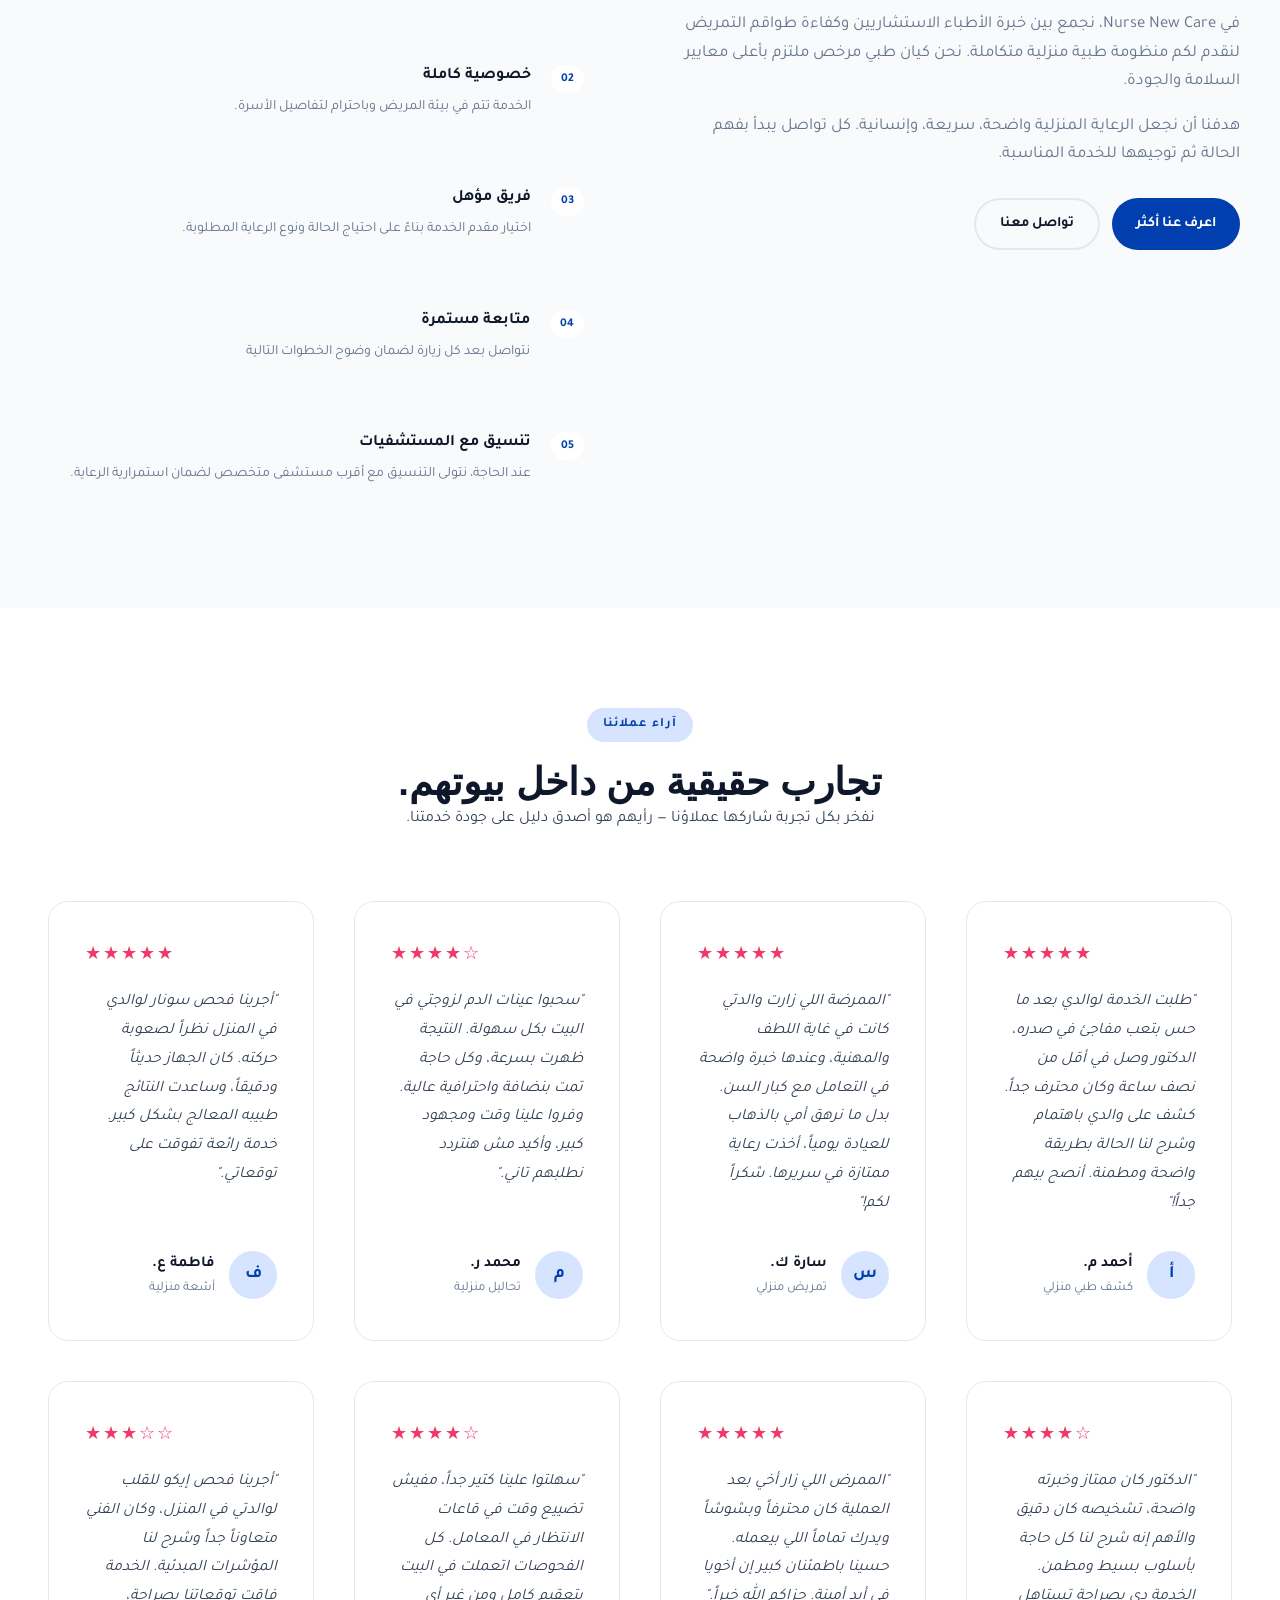
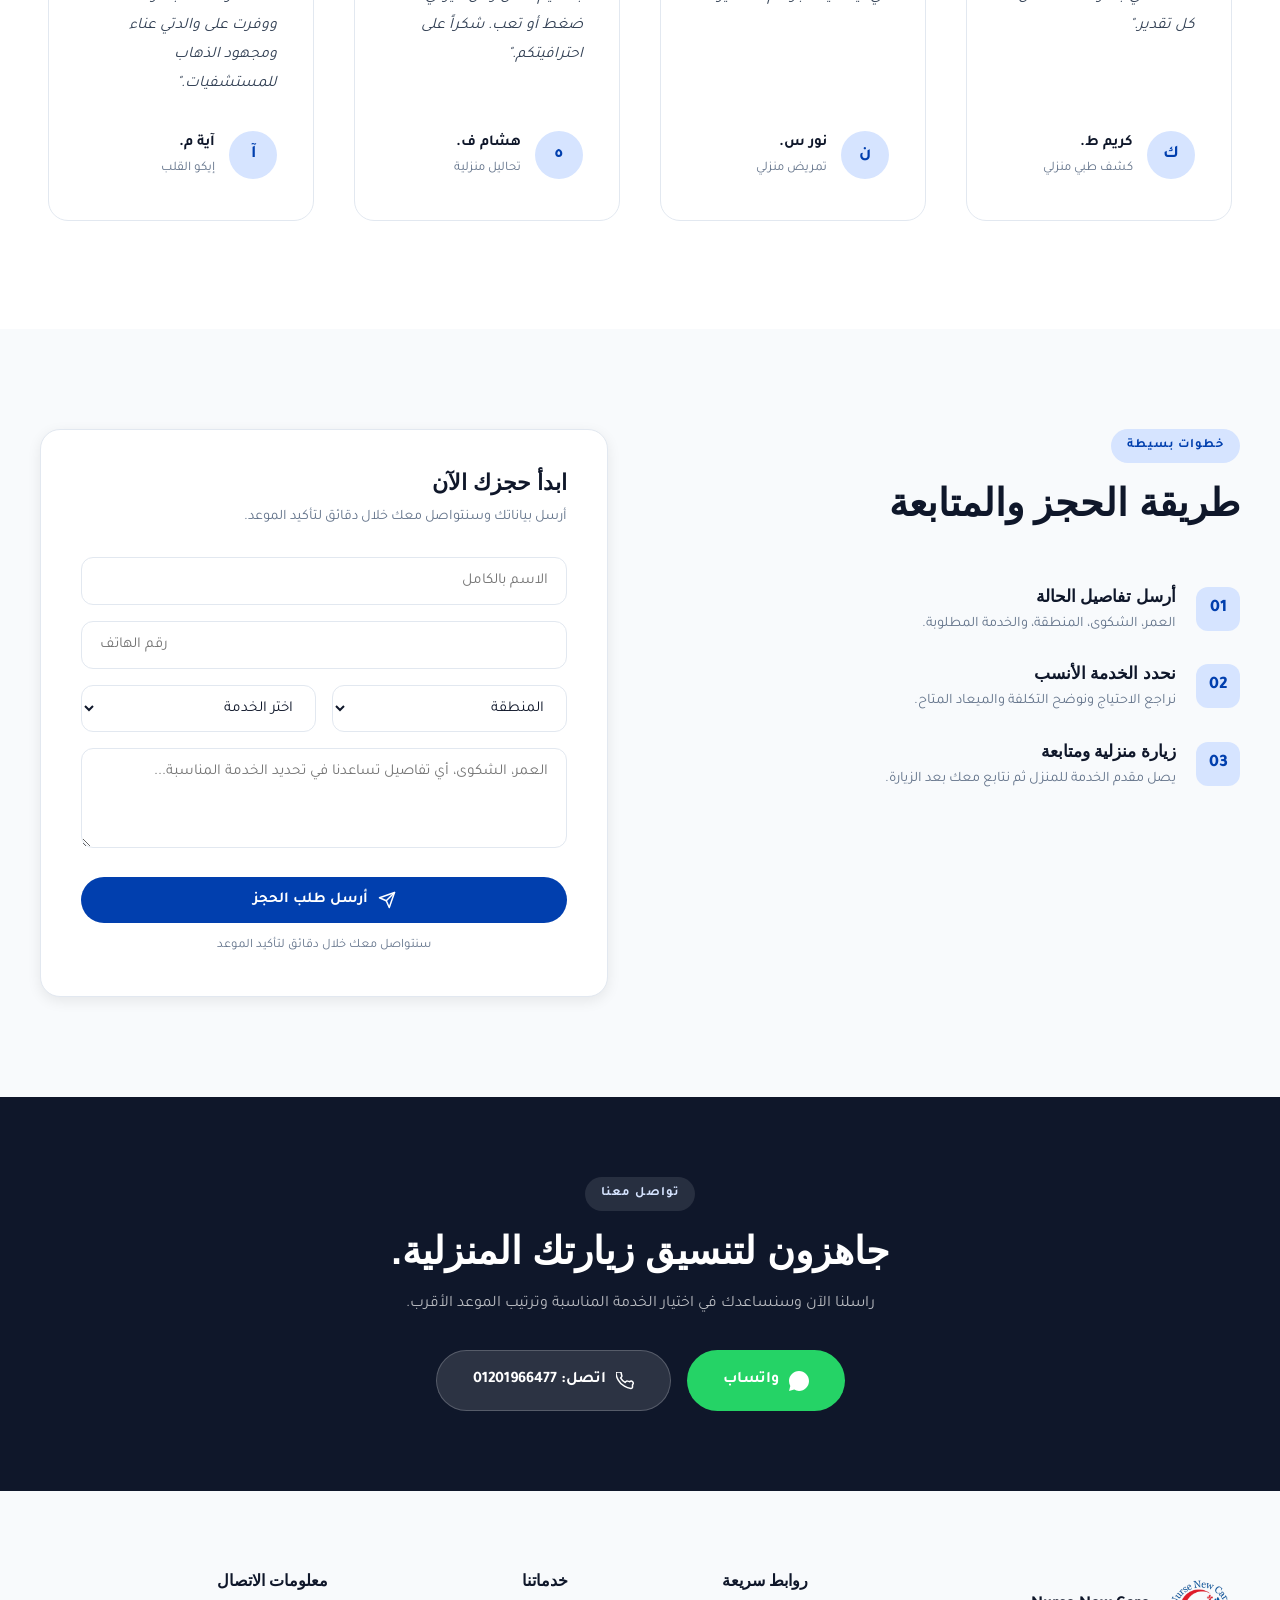
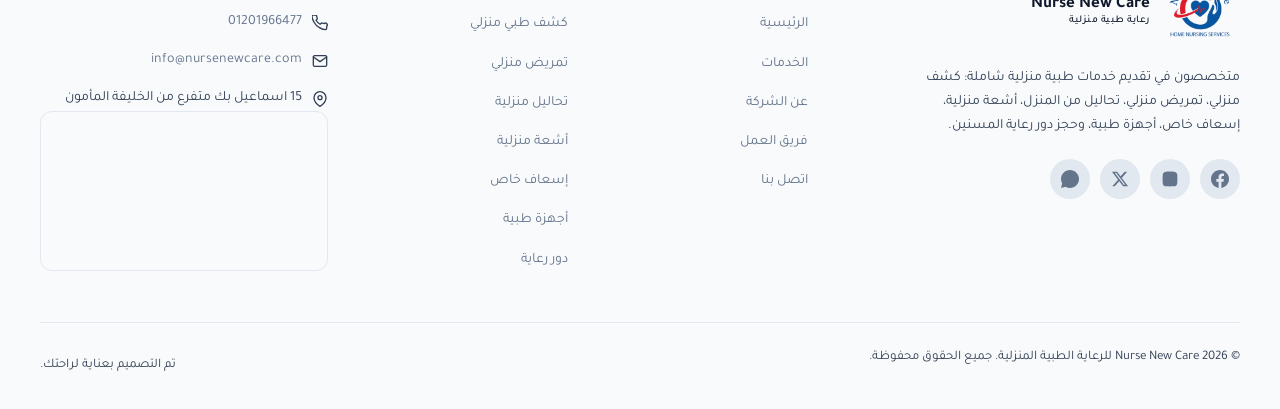
==== commit 81125d1e: "added background image to hero section in services page, and updated the testmonials layout to grid " ====
--- a/ar/index.html
+++ b/ar/index.html
@@ -53,7 +53,7 @@
             <svg width="20" height="20" viewBox="0 0 24 24" fill="none" stroke="currentColor" stroke-width="2.2" stroke-linecap="round" stroke-linejoin="round"><path d="M5 12h14M12 5l7 7-7 7"/></svg>
             احجز موعد
           </a>
-          <a class="btn-hero-secondary" href="tel:+201200625243">
+          <a class="btn-hero-secondary" href="tel:+201201966477">
             <svg width="18" height="18" viewBox="0 0 24 24" fill="none" stroke="currentColor" stroke-width="2" stroke-linecap="round" stroke-linejoin="round"><path d="M22 16.92v3a2 2 0 01-2.18 2 19.79 19.79 0 01-8.63-3.07A19.5 19.5 0 013.07 10.8a19.79 19.79 0 01-3.07-8.67A2 2 0 012 0h3a2 2 0 012 1.72c.127.96.361 1.903.7 2.81a2 2 0 01-.45 2.11L6.09 7.91a16 16 0 006 6l1.27-1.27a2 2 0 012.11-.45c.907.339 1.85.573 2.81.7A2 2 0 0122 16.92z"/></svg>
             اتصل الآن
           </a>
@@ -126,6 +126,7 @@
       </div>
       <div class="services-grid">
         <a class="service-card" href="services.html">
+          <img class="service-card-img" src="../images/Doctor at Home.webp" alt="كشف طبي منزلي" loading="lazy">
           <span class="icon">
             <svg width="22" height="22" viewBox="0 0 24 24" fill="none" stroke="currentColor" stroke-width="2" stroke-linecap="round" stroke-linejoin="round"><path d="M6 3v5a6 6 0 0012 0V3"/><path d="M12 14v4h4"/><circle cx="17" cy="18" r="2"/></svg>
           </span>
@@ -134,6 +135,7 @@
           <span class="service-link">اعرف المزيد ←</span>
         </a>
         <a class="service-card" href="services.html">
+          <img class="service-card-img" src="../images/Home Nursing Care.webp" alt="تمريض منزلي" loading="lazy">
           <span class="icon">
             <svg width="22" height="22" viewBox="0 0 24 24" fill="none" stroke="currentColor" stroke-width="2" stroke-linecap="round" stroke-linejoin="round"><path d="M20.84 4.61a5.5 5.5 0 00-7.78 0L12 5.67l-1.06-1.06a5.5 5.5 0 00-7.78 7.78l1.06 1.06L12 21.23l7.78-7.78 1.06-1.06a5.5 5.5 0 000-7.78z"/></svg>
           </span>
@@ -142,6 +144,7 @@
           <span class="service-link">اعرف المزيد ←</span>
         </a>
         <a class="service-card" href="services.html">
+          <img class="service-card-img" src="../images/Home Lab Tests.webp" alt="تحاليل منزلية" loading="lazy">
           <span class="icon">
             <svg width="22" height="22" viewBox="0 0 24 24" fill="none" stroke="currentColor" stroke-width="2" stroke-linecap="round" stroke-linejoin="round"><path d="M9 3h6"/><path d="M10 3v6l-5 9h14l-5-9V3z"/></svg>
           </span>
@@ -150,6 +153,7 @@
           <span class="service-link">اعرف المزيد ←</span>
         </a>
         <a class="service-card" href="services.html">
+          <img class="service-card-img" src="../images/Mobile X-Ray & Imaging.webp" alt="أشعة منزلية متنقلة" loading="lazy">
           <span class="icon">
             <svg width="22" height="22" viewBox="0 0 24 24" fill="none" stroke="currentColor" stroke-width="2" stroke-linecap="round" stroke-linejoin="round"><rect x="3" y="3" width="18" height="18" rx="2"/><path d="M12 8v8M8 12h8"/></svg>
           </span>
@@ -158,6 +162,7 @@
           <span class="service-link">اعرف المزيد ←</span>
         </a>
         <a class="service-card" href="services.html">
+          <img class="service-card-img" src="../images/Private Ambulance Service.webp" alt="إسعاف خاص" loading="lazy">
           <span class="icon">
             <svg width="22" height="22" viewBox="0 0 24 24" fill="none" stroke="currentColor" stroke-width="2" stroke-linecap="round" stroke-linejoin="round"><rect x="2" y="7" width="14" height="10" rx="1"/><path d="M16 9h2.5l3.5 4v4h-6"/><circle cx="6" cy="19" r="2"/><circle cx="17" cy="19" r="2"/><path d="M6 11h4M8 9v4"/></svg>
           </span>
@@ -166,6 +171,7 @@
           <span class="service-link">اعرف المزيد ←</span>
         </a>
         <a class="service-card" href="services.html">
+          <img class="service-card-img" src="../images/Medical Equipment & Home ICU.webp" alt="أجهزة طبية" loading="lazy">
           <span class="icon">
             <svg width="22" height="22" viewBox="0 0 24 24" fill="none" stroke="currentColor" stroke-width="2" stroke-linecap="round" stroke-linejoin="round"><rect x="8" y="5" width="8" height="16" rx="4"/><path d="M10 2h4"/><path d="M10 10h4M10 14h4"/></svg>
           </span>
@@ -174,6 +180,7 @@
           <span class="service-link">اعرف المزيد ←</span>
         </a>
         <a class="service-card" href="services.html">
+          <img class="service-card-img" src="../images/Booking a Nursing Home.webp" alt="حجز دور رعاية المسنين" loading="lazy">
           <span class="icon">
             <svg width="22" height="22" viewBox="0 0 24 24" fill="none" stroke="currentColor" stroke-width="2" stroke-linecap="round" stroke-linejoin="round"><path d="M3 21V9l9-6 9 6v12"/><path d="M9 21V13h6v8"/><path d="M12 9v6M9 12h6"/></svg>
           </span>
@@ -281,7 +288,7 @@
 
             <article class="testimonial-card">
               <div class="testimonial-inner">
-                <div class="testimonial-stars" aria-label="تقييم 5 نجوم">★★★★★</div>
+                <div class="testimonial-stars" aria-label="تقييم 4 نجوم">★★★★☆</div>
                 <p class="testimonial-text">"سحبوا عينات الدم لزوجتي في البيت بكل سهولة. النتيجة ظهرت بسرعة، وكل حاجة تمت بنضافة واحترافية عالية. وفروا علينا وقت ومجهود كبير، وأكيد مش هنتردد نطلبهم تاني."</p>
                 <div class="testimonial-author">
                   <div class="testimonial-avatar">م</div>
@@ -309,7 +316,7 @@
 
             <article class="testimonial-card">
               <div class="testimonial-inner">
-                <div class="testimonial-stars" aria-label="تقييم 5 نجوم">★★★★★</div>
+                <div class="testimonial-stars" aria-label="تقييم 4 نجوم">★★★★☆</div>
                 <p class="testimonial-text">"الدكتور كان ممتاز وخبرته واضحة، تشخيصه كان دقيق والأهم إنه شرح لنا كل حاجة بأسلوب بسيط ومطمن. الخدمة دي بصراحة تستاهل كل تقدير."</p>
                 <div class="testimonial-author">
                   <div class="testimonial-avatar">ك</div>
@@ -337,7 +344,7 @@
 
             <article class="testimonial-card">
               <div class="testimonial-inner">
-                <div class="testimonial-stars" aria-label="تقييم 5 نجوم">★★★★★</div>
+                <div class="testimonial-stars" aria-label="تقييم 4 نجوم">★★★★☆</div>
                 <p class="testimonial-text">"سهلتوا علينا كتير جداً، مفيش تضييع وقت في قاعات الانتظار في المعامل. كل الفحوصات اتعملت في البيت بتعقيم كامل ومن غير أي ضغط أو تعب. شكراً على احترافيتكم."</p>
                 <div class="testimonial-author">
                   <div class="testimonial-avatar">ه</div>
@@ -351,7 +358,7 @@
 
             <article class="testimonial-card">
               <div class="testimonial-inner">
-                <div class="testimonial-stars" aria-label="تقييم 5 نجوم">★★★★★</div>
+                <div class="testimonial-stars" aria-label="تقييم 3 نجوم">★★★☆☆</div>
                 <p class="testimonial-text">"أجرينا فحص إيكو للقلب لوالدتي في المنزل، وكان الفني متعاوناً جداً وشرح لنا المؤشرات المبدئية. الخدمة فاقت توقعاتنا بصراحة، ووفرت على والدتي عناء ومجهود الذهاب للمستشفيات."</p>
                 <div class="testimonial-author">
                   <div class="testimonial-avatar">آ</div>
@@ -465,13 +472,13 @@
       <h2>جاهزون لتنسيق زيارتك المنزلية.</h2>
       <p>راسلنا الآن وسنساعدك في اختيار الخدمة المناسبة وترتيب الموعد الأقرب.</p>
       <div class="contact-actions">
-        <a class="contact-btn contact-btn--whatsapp" href="https://wa.me/201200625243" target="_blank" rel="noreferrer">
+        <a class="contact-btn contact-btn--whatsapp" href="https://wa.me/201201966477" target="_blank" rel="noreferrer">
           <svg width="20" height="20" viewBox="0 0 24 24" fill="currentColor" aria-hidden="true"><path d="M17.472 14.382c-.297-.149-1.758-.867-2.03-.967-.273-.099-.471-.148-.67.15-.197.297-.767.966-.94 1.164-.173.199-.347.223-.644.075-.297-.15-1.255-.463-2.39-1.475-.883-.788-1.48-1.761-1.653-2.059-.173-.297-.018-.458.13-.606.134-.133.298-.347.446-.52.149-.174.198-.298.298-.497.099-.198.05-.371-.025-.52-.075-.149-.669-1.612-.916-2.207-.242-.579-.487-.5-.669-.51-.173-.008-.371-.01-.57-.01-.198 0-.52.074-.792.372-.272.297-1.04 1.016-1.04 2.479 0 1.462 1.065 2.875 1.213 3.074.149.198 2.096 3.2 5.077 4.487.709.306 1.262.489 1.694.625.712.227 1.36.195 1.871.118.571-.085 1.758-.719 2.006-1.413.248-.694.248-1.289.173-1.413-.074-.124-.272-.198-.57-.347zM12 0C5.373 0 0 5.373 0 12c0 2.127.558 4.122 1.532 5.857L.057 23.882l6.186-1.623A11.945 11.945 0 0012 24c6.627 0 12-5.373 12-12S18.627 0 12 0z"/></svg>
           واتساب
         </a>
-        <a class="contact-btn contact-btn--phone" href="tel:+201200625243">
+        <a class="contact-btn contact-btn--phone" href="tel:+201201966477">
           <svg width="18" height="18" viewBox="0 0 24 24" fill="none" stroke="currentColor" stroke-width="2" stroke-linecap="round" stroke-linejoin="round" aria-hidden="true"><path d="M22 16.92v3a2 2 0 01-2.18 2 19.79 19.79 0 01-8.63-3.07A19.5 19.5 0 013.07 10.8a19.79 19.79 0 01-3.07-8.67A2 2 0 012 0h3a2 2 0 012 1.72c.127.96.361 1.903.7 2.81a2 2 0 01-.45 2.11L6.09 7.91a16 16 0 006 6l1.27-1.27a2 2 0 012.11-.45c.907.339 1.85.573 2.81.7A2 2 0 0122 16.92z"/></svg>
-          اتصل: 01200625243
+          اتصل: 01201966477
         </a>
       </div>
     </section>
@@ -533,7 +540,7 @@
         <ul class="footer-contact-list">
           <li>
             <svg width="16" height="16" viewBox="0 0 24 24" fill="none" stroke="currentColor" stroke-width="2" stroke-linecap="round" stroke-linejoin="round" aria-hidden="true"><path d="M22 16.92v3a2 2 0 01-2.18 2 19.79 19.79 0 01-8.63-3.07A19.5 19.5 0 013.07 10.8a19.79 19.79 0 01-3.07-8.67A2 2 0 012 0h3a2 2 0 012 1.72c.127.96.361 1.903.7 2.81a2 2 0 01-.45 2.11L6.09 7.91a16 16 0 006 6l1.27-1.27a2 2 0 012.11-.45c.907.339 1.85.573 2.81.7A2 2 0 0122 16.92z"/></svg>
-            <a href="tel:+201200625243">01200625243</a>
+            <a href="tel:+201201966477">01201966477</a>
           </li>
           <li>
             <svg width="16" height="16" viewBox="0 0 24 24" fill="none" stroke="currentColor" stroke-width="2" stroke-linecap="round" stroke-linejoin="round" aria-hidden="true"><path d="M4 4h16c1.1 0 2 .9 2 2v12c0 1.1-.9 2-2 2H4c-1.1 0-2-.9-2-2V6c0-1.1.9-2 2-2z"/><polyline points="22,6 12,13 2,6"/></svg>
@@ -557,12 +564,12 @@
   </footer>
 
   <div class="float-contact" aria-label="تواصل سريع">
-    <a class="float-btn float-btn--whatsapp" href="https://wa.me/201200625243" target="_blank" rel="noreferrer" aria-label="تواصل عبر واتساب">
+    <a class="float-btn float-btn--whatsapp" href="https://wa.me/201201966477" target="_blank" rel="noreferrer" aria-label="تواصل عبر واتساب">
       <span class="float-pulse"></span>
       <svg width="24" height="24" viewBox="0 0 24 24" fill="currentColor" aria-hidden="true"><path d="M17.472 14.382c-.297-.149-1.758-.867-2.03-.967-.273-.099-.471-.148-.67.15-.197.297-.767.966-.94 1.164-.173.199-.347.223-.644.075-.297-.15-1.255-.463-2.39-1.475-.883-.788-1.48-1.761-1.653-2.059-.173-.297-.018-.458.13-.606.134-.133.298-.347.446-.52.149-.174.198-.298.298-.497.099-.198.05-.371-.025-.52-.075-.149-.669-1.612-.916-2.207-.242-.579-.487-.5-.669-.51-.173-.008-.371-.01-.57-.01-.198 0-.52.074-.792.372-.272.297-1.04 1.016-1.04 2.479 0 1.462 1.065 2.875 1.213 3.074.149.198 2.096 3.2 5.077 4.487.709.306 1.262.489 1.694.625.712.227 1.36.195 1.871.118.571-.085 1.758-.719 2.006-1.413.248-.694.248-1.289.173-1.413-.074-.124-.272-.198-.57-.347zM12 0C5.373 0 0 5.373 0 12c0 2.127.558 4.122 1.532 5.857L.057 23.882l6.186-1.623A11.945 11.945 0 0012 24c6.627 0 12-5.373 12-12S18.627 0 12 0z"/></svg>
       <span class="float-label">واتساب</span>
     </a>
-    <a class="float-btn float-btn--phone" href="tel:+201200625243" aria-label="اتصل بنا">
+    <a class="float-btn float-btn--phone" href="tel:+201201966477" aria-label="اتصل بنا">
       <span class="float-ring"></span>
       <svg width="22" height="22" viewBox="0 0 24 24" fill="none" stroke="currentColor" stroke-width="2" stroke-linecap="round" stroke-linejoin="round" aria-hidden="true"><path d="M22 16.92v3a2 2 0 01-2.18 2 19.79 19.79 0 01-8.63-3.07A19.5 19.5 0 013.07 10.8a19.79 19.79 0 01-3.07-8.67A2 2 0 012 0h3a2 2 0 012 1.72c.127.96.361 1.903.7 2.81a2 2 0 01-.45 2.11L6.09 7.91a16 16 0 006 6l1.27-1.27a2 2 0 012.11-.45c.907.339 1.85.573 2.81.7A2 2 0 0122 16.92z"/></svg>
       <span class="float-label">اتصل بنا</span>
--- a/css/style.css
+++ b/css/style.css
@@ -274,6 +274,16 @@
   background: linear-gradient(135deg, var(--primary-bg) 0%, #fff 100%);
 }
 
+.hero::before {
+  content: '';
+  position: absolute;
+  inset: 0;
+  background: url('../images/HeroSection.webp') no-repeat center / cover;
+  opacity: 0.35;
+  pointer-events: none;
+  z-index: 1;
+}
+
 .hero-content {
   position: relative;
   z-index: 2;
@@ -663,22 +673,24 @@
 }
 
 .testimonials-viewport {
-  overflow: hidden;
+  overflow: visible;
   flex: 1;
   border-radius: var(--radius);
 }
 
 .testimonials-track {
-  display: flex;
-  transition: transform 0.5s cubic-bezier(0.4, 0, 0.2, 1);
+  display: grid;
+  grid-template-columns: repeat(auto-fit, minmax(280px, 1fr));
+  gap: 24px;
 }
 
 .testimonial-card {
-  min-width: 100%;
+  min-width: 0;
   padding: 8px;
 }
 
 .testimonial-inner {
+  height: 100%;
   background: #fff;
   border: 1px solid var(--border);
   border-radius: var(--radius-lg);
@@ -695,6 +707,7 @@
 }
 
 .testimonial-text {
+  flex: 1;
   font-size: 1rem;
   color: var(--text);
   line-height: 1.8;
@@ -705,7 +718,6 @@
   display: flex;
   align-items: center;
   gap: 14px;
-  margin-top: 8px;
 }
 
 .testimonial-avatar {
@@ -734,59 +746,11 @@
 }
 
 .t-nav {
-  width: 48px;
-  height: 48px;
-  border-radius: 50%;
-  border: 1px solid var(--border);
-  background: #fff;
-  display: flex;
-  align-items: center;
-  justify-content: center;
-  cursor: pointer;
-  transition: all var(--transition);
-  flex-shrink: 0;
-  color: var(--dark);
-}
-
-.t-nav:hover {
-  border-color: var(--primary);
-  color: var(--primary);
-  box-shadow: var(--shadow-md);
-}
-
-.t-nav:disabled {
-  opacity: 0.3;
-  cursor: default;
-}
-
-.t-nav:disabled:hover {
-  border-color: var(--border);
-  color: var(--dark);
-  box-shadow: none;
+  display: none;
 }
 
 .testimonials-dots {
-  display: flex;
-  justify-content: center;
-  gap: 8px;
-  margin-top: 24px;
-}
-
-.testimonials-dots button {
-  width: 10px;
-  height: 10px;
-  border-radius: 50%;
-  border: none;
-  background: var(--border);
-  cursor: pointer;
-  transition: all var(--transition);
-  padding: 0;
-}
-
-.testimonials-dots button.active {
-  background: var(--primary);
-  width: 28px;
-  border-radius: 5px;
+  display: none;
 }
 
 /* ===== PROCESS / BOOKING ===== */
@@ -1218,9 +1182,21 @@
 
 /* ===== PAGE HEADER (inner pages) ===== */
 .page-header {
+  position: relative;
+  z-index: 0;
   padding: 140px 24px 60px;
   background: linear-gradient(135deg, var(--primary-bg) 0%, #fff 100%);
   text-align: center;
+}
+
+.page-header::before {
+  content: '';
+  position: absolute;
+  inset: 0;
+  background: url('../images/HeroSectionServices.webp') no-repeat center 15% / cover;
+  opacity: 0.35;
+  pointer-events: none;
+  z-index: -1;
 }
 
 .page-header h1 {
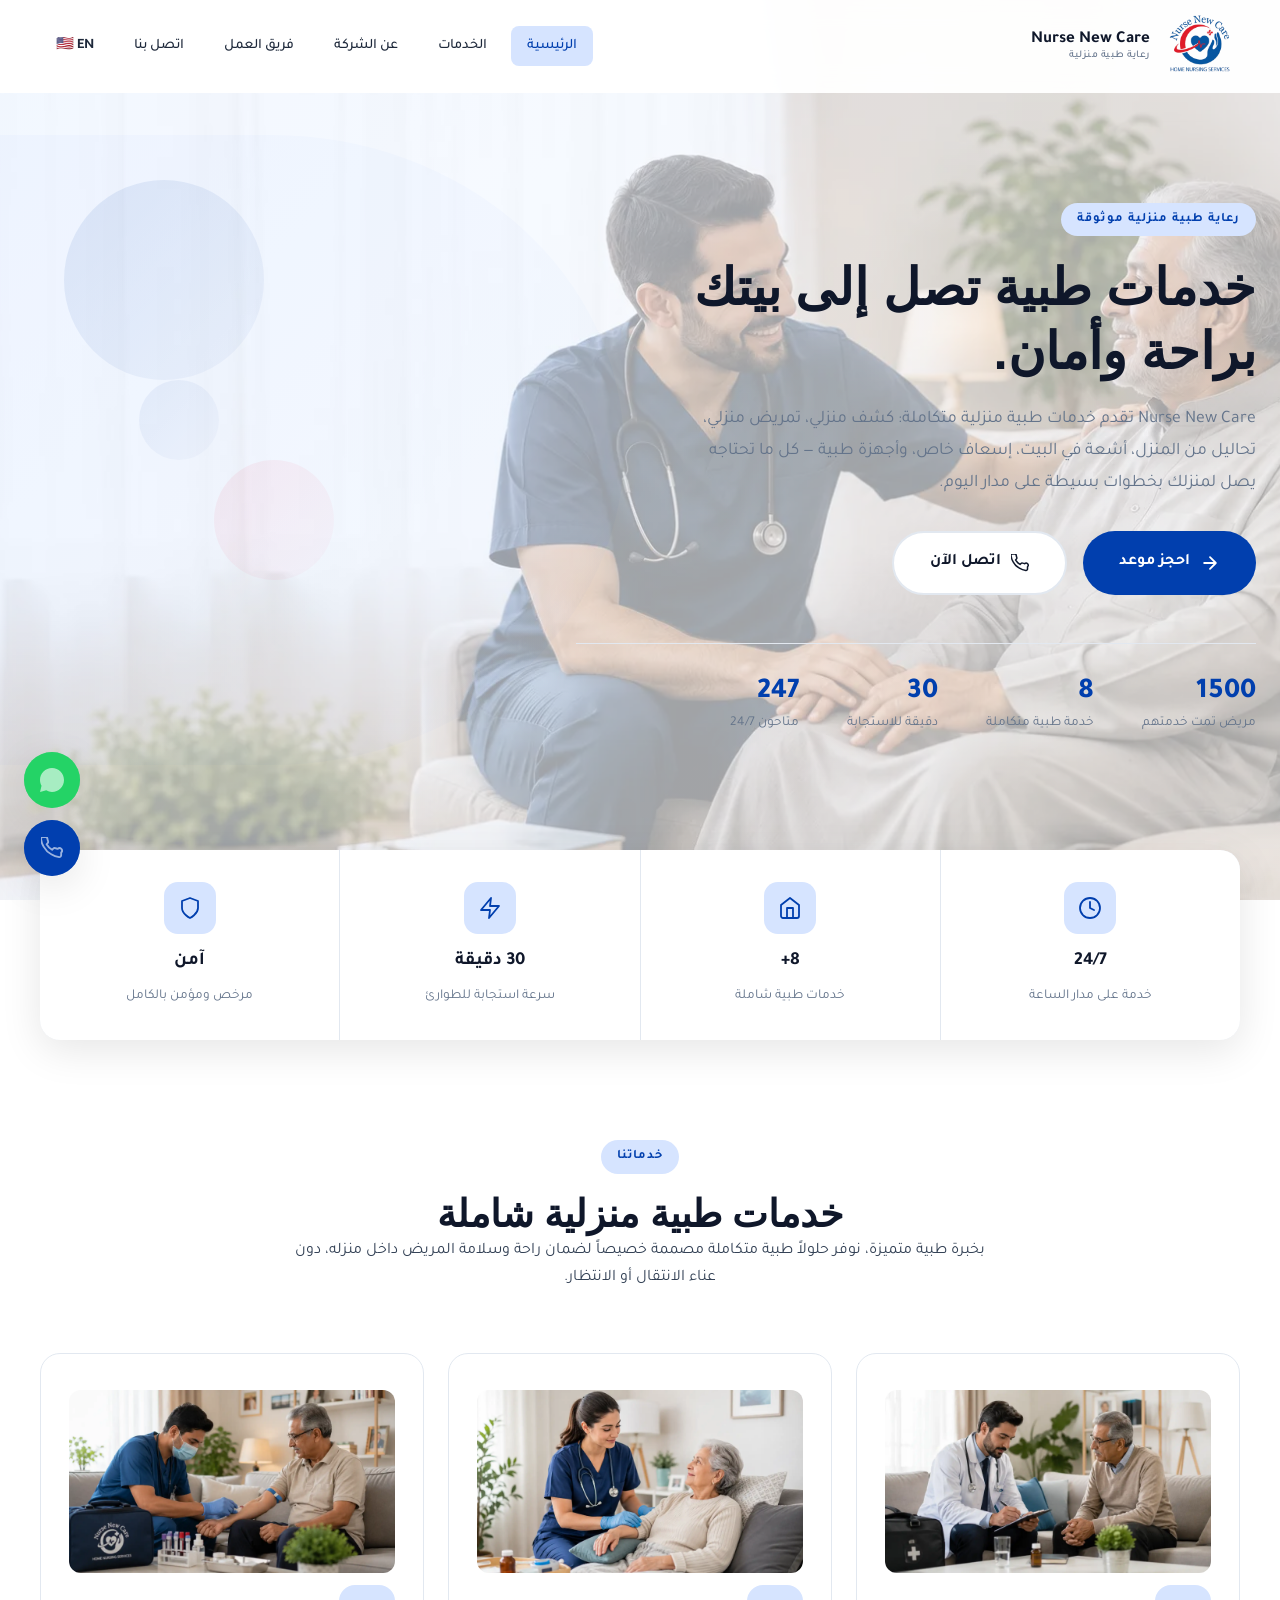
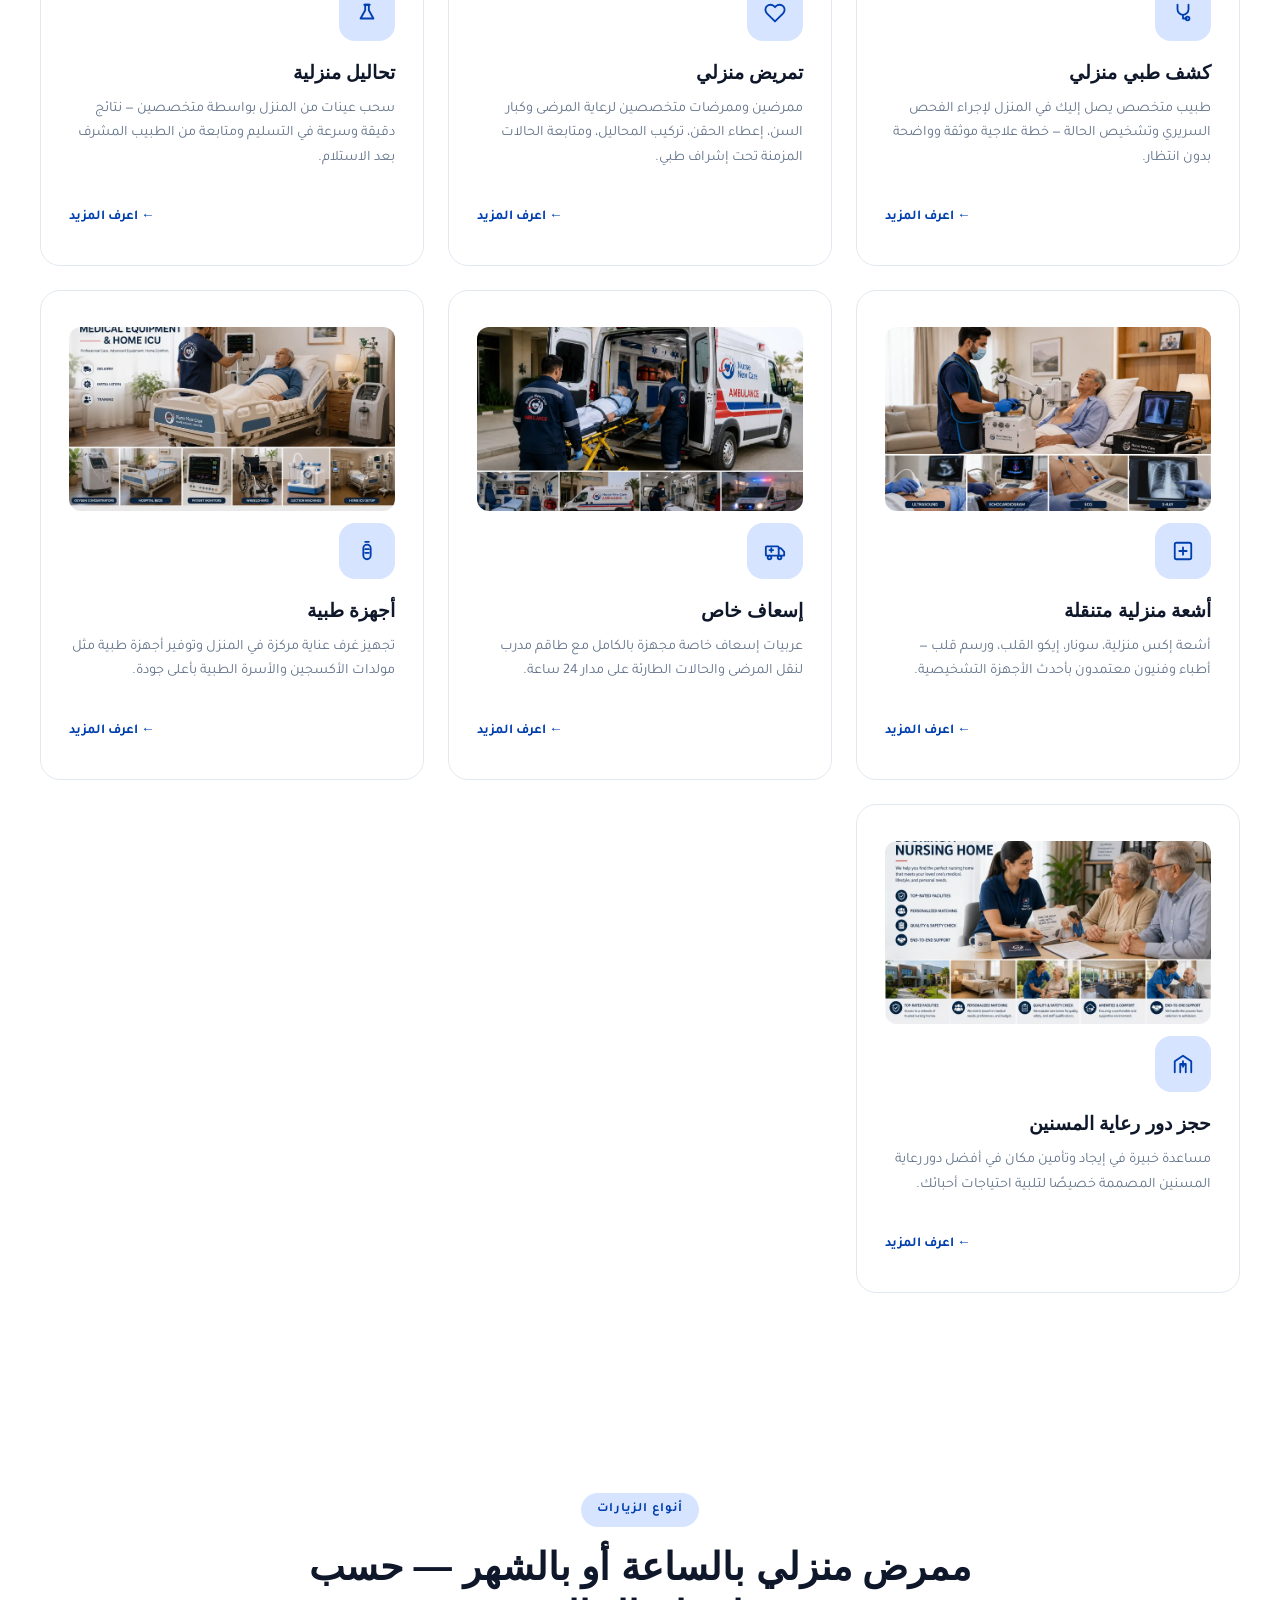
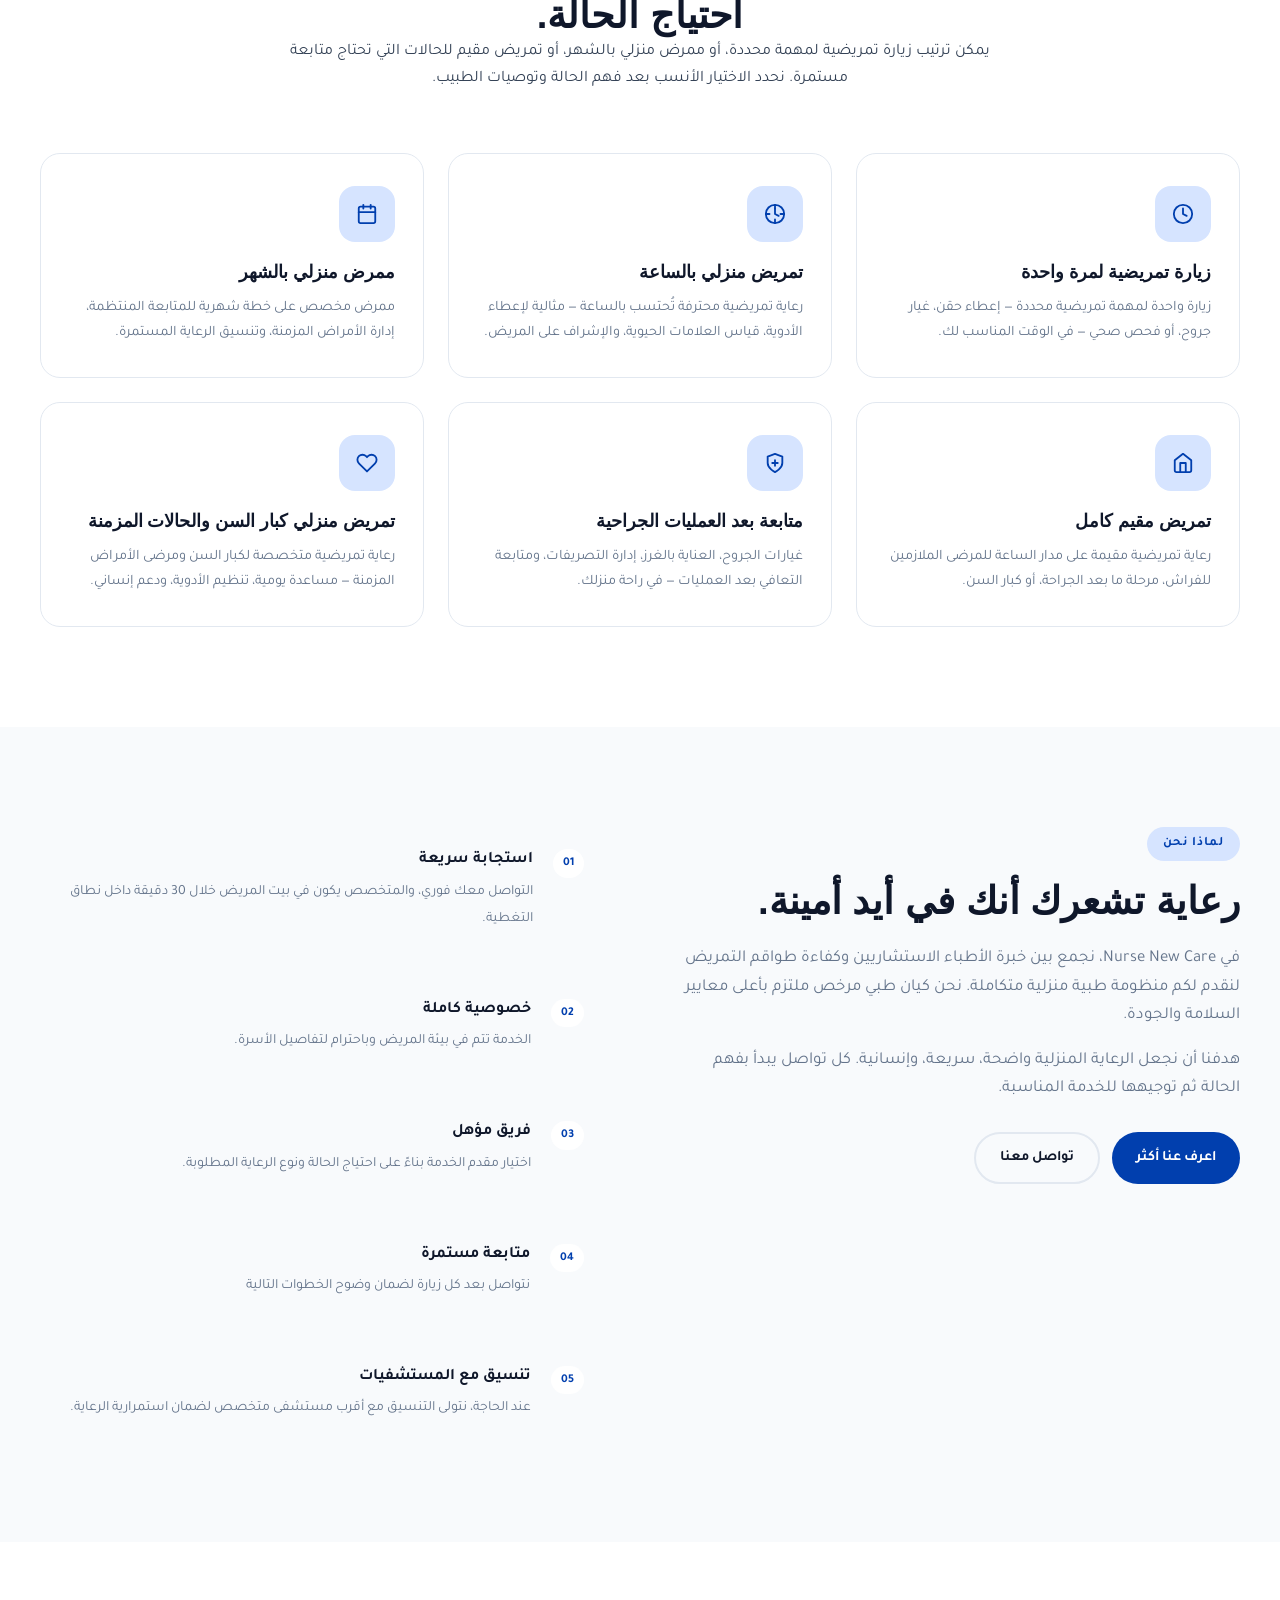
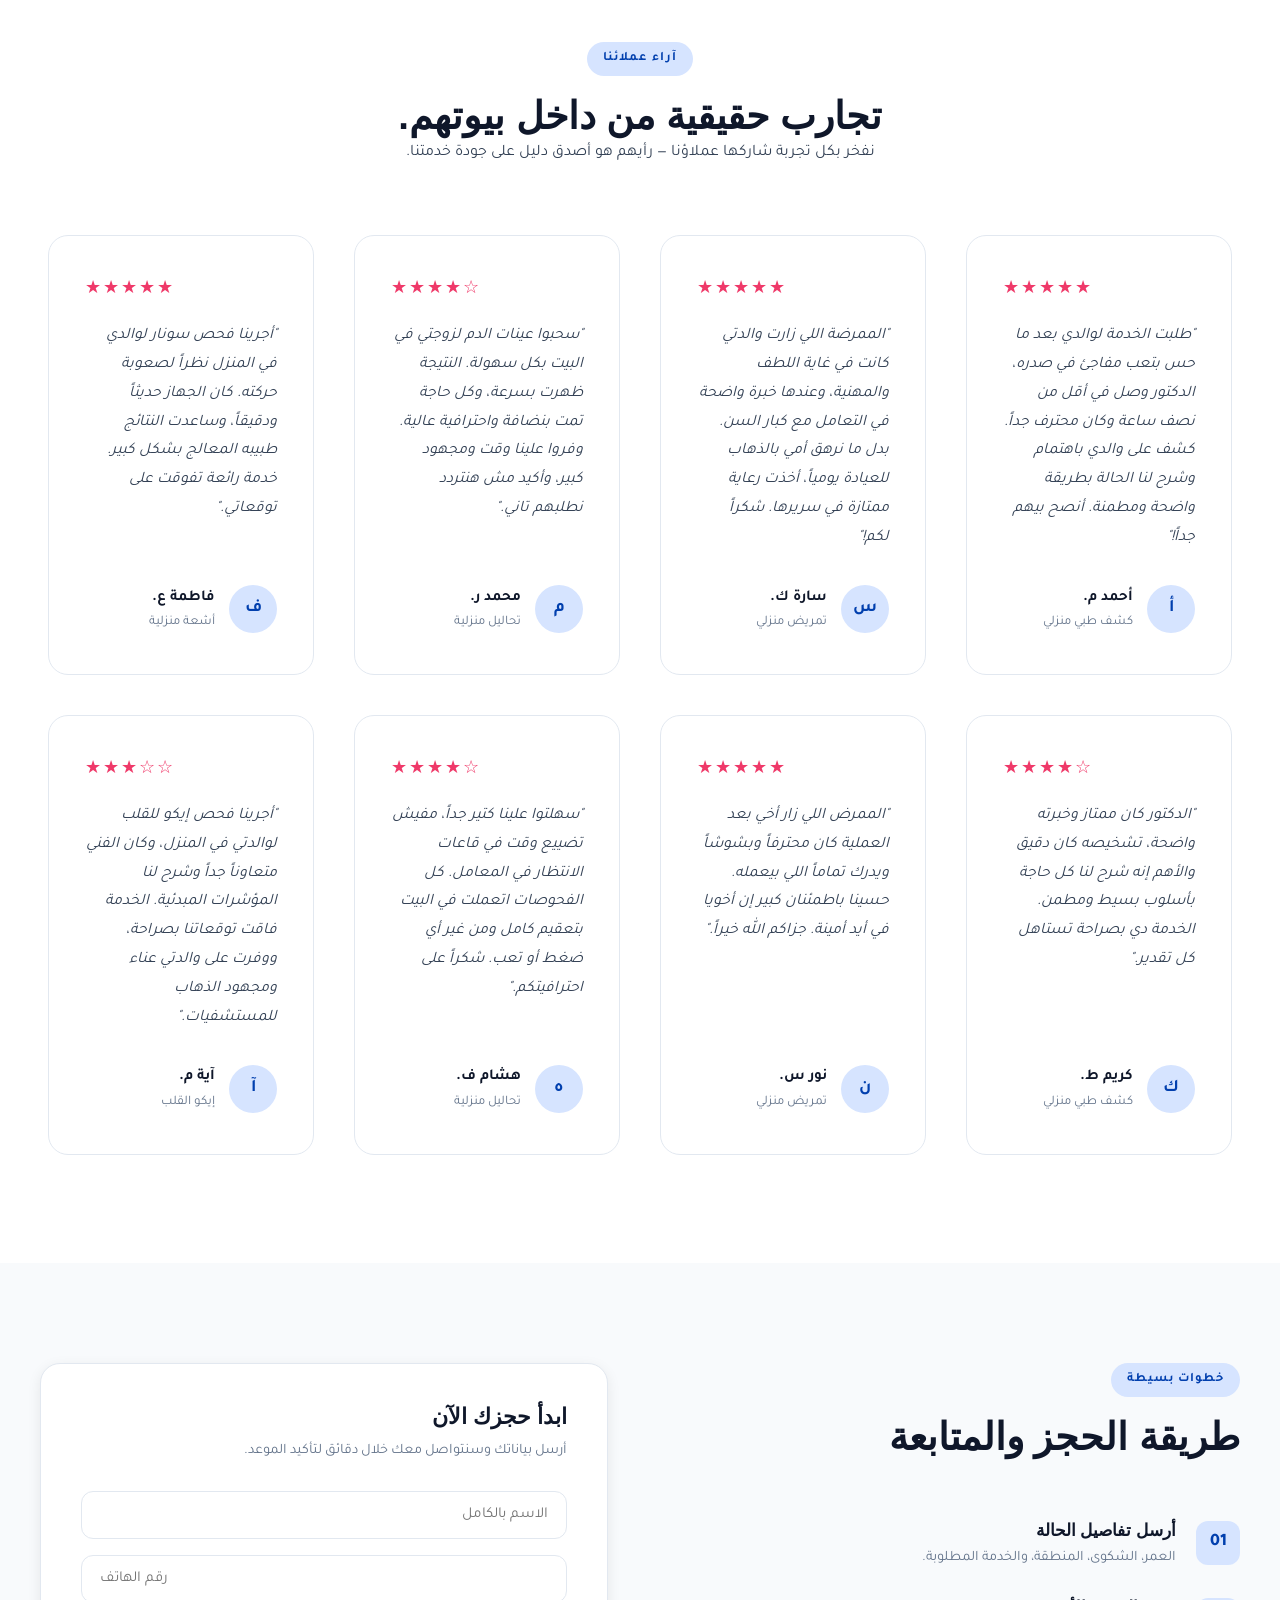
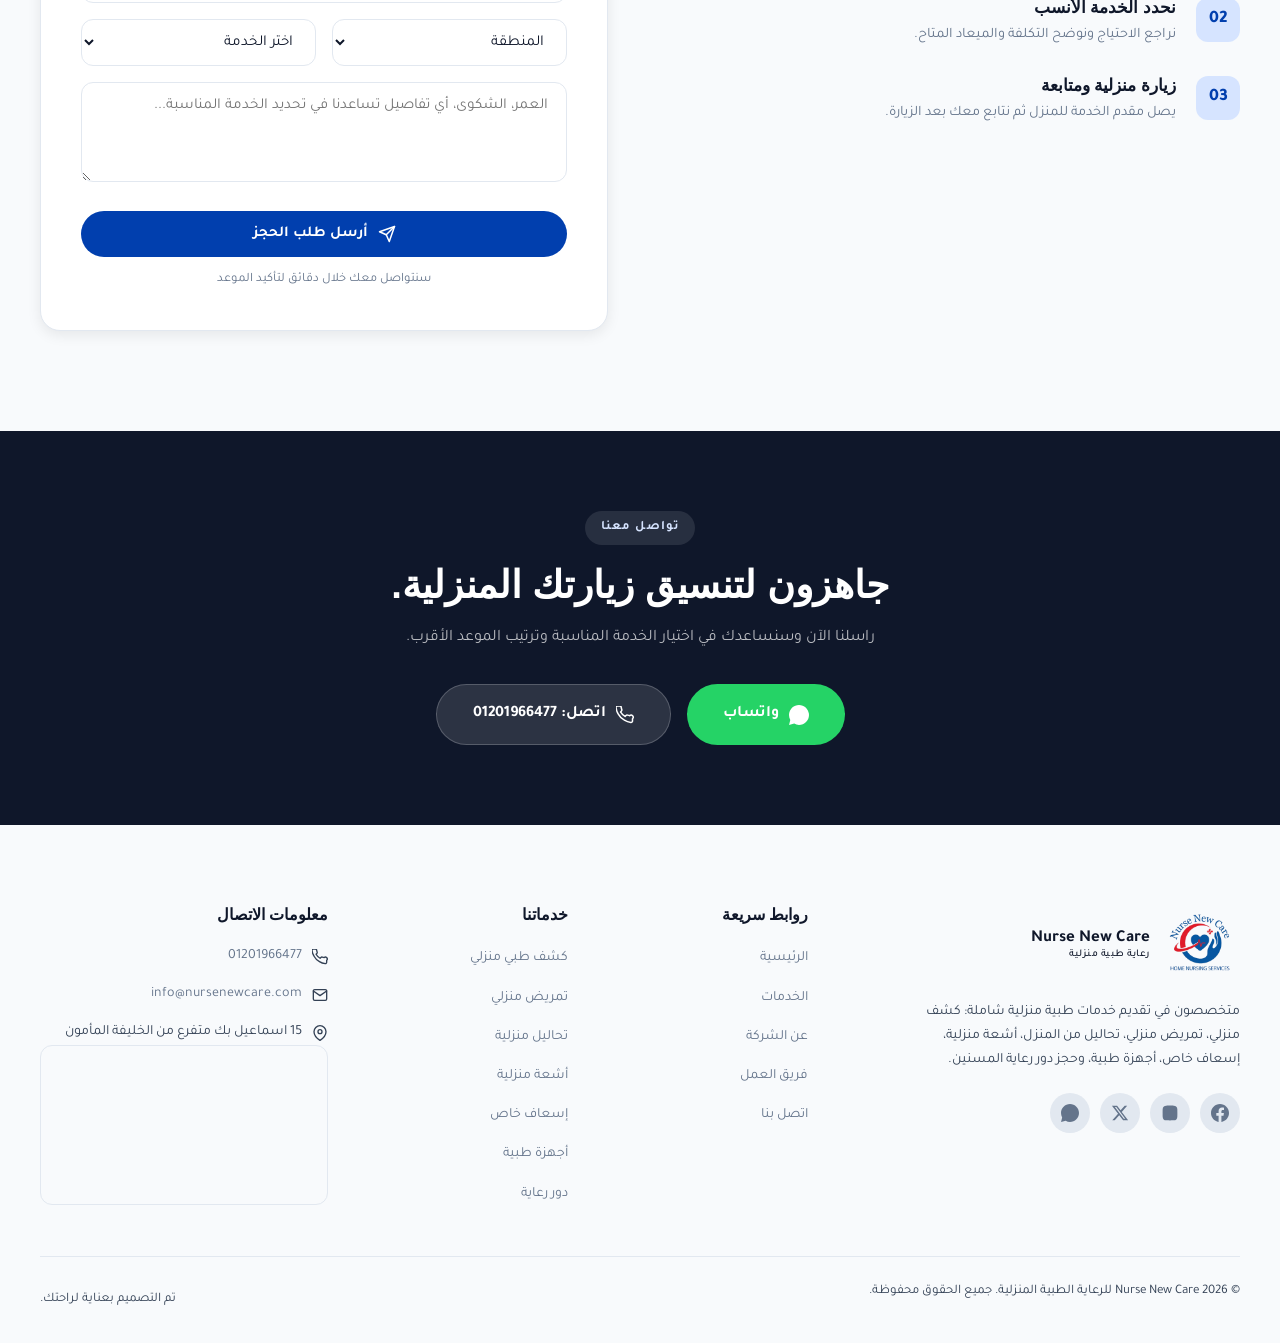
==== commit 4c3f7abb: "added visits types section" ====
--- a/ar/index.html
+++ b/ar/index.html
@@ -191,6 +191,59 @@
       </div>
     </section>
 
+    <!-- VISITS TYPES -->
+    <section class="section" id="visits-types">
+      <div class="section-heading">
+        <span class="eyebrow">أنواع الزيارات</span>
+        <h2>ممرض منزلي بالساعة أو بالشهر — حسب احتياج الحالة.</h2>
+        <p>يمكن ترتيب زيارة تمريضية لمهمة محددة، أو ممرض منزلي بالشهر، أو تمريض مقيم للحالات التي تحتاج متابعة مستمرة. نحدد الاختيار الأنسب بعد فهم الحالة وتوصيات الطبيب.</p>
+      </div>
+      <div class="visits-types-grid">
+        <div class="visit-type-card">
+          <span class="icon">
+            <svg width="22" height="22" viewBox="0 0 24 24" fill="none" stroke="currentColor" stroke-width="2" stroke-linecap="round" stroke-linejoin="round"><circle cx="12" cy="12" r="10"/><polyline points="12 6 12 12 16 14"/></svg>
+          </span>
+          <h3>زيارة تمريضية لمرة واحدة</h3>
+          <p>زيارة واحدة لمهمة تمريضية محددة — إعطاء حقن، غيار جروح، أو فحص صحي — في الوقت المناسب لك.</p>
+        </div>
+        <div class="visit-type-card">
+          <span class="icon">
+            <svg width="22" height="22" viewBox="0 0 24 24" fill="none" stroke="currentColor" stroke-width="2" stroke-linecap="round" stroke-linejoin="round"><circle cx="12" cy="12" r="10"/><polyline points="12 6 12 12 16 14"/><path d="M12 2v4M22 12h-4M12 22v-4M2 12h4"/></svg>
+          </span>
+          <h3>تمريض منزلي بالساعة</h3>
+          <p>رعاية تمريضية محترفة تُحتسب بالساعة — مثالية لإعطاء الأدوية، قياس العلامات الحيوية، والإشراف على المريض.</p>
+        </div>
+        <div class="visit-type-card">
+          <span class="icon">
+            <svg width="22" height="22" viewBox="0 0 24 24" fill="none" stroke="currentColor" stroke-width="2" stroke-linecap="round" stroke-linejoin="round"><rect x="3" y="4" width="18" height="18" rx="2"/><line x1="16" y1="2" x2="16" y2="6"/><line x1="8" y1="2" x2="8" y2="6"/><line x1="3" y1="10" x2="21" y2="10"/></svg>
+          </span>
+          <h3>ممرض منزلي بالشهر</h3>
+          <p>ممرض مخصص على خطة شهرية للمتابعة المنتظمة، إدارة الأمراض المزمنة، وتنسيق الرعاية المستمرة.</p>
+        </div>
+        <div class="visit-type-card">
+          <span class="icon">
+            <svg width="22" height="22" viewBox="0 0 24 24" fill="none" stroke="currentColor" stroke-width="2" stroke-linecap="round" stroke-linejoin="round"><path d="M3 9l9-7 9 7v11a2 2 0 01-2 2H5a2 2 0 01-2-2z"/><polyline points="9 22 9 12 15 12 15 22"/></svg>
+          </span>
+          <h3>تمريض مقيم كامل</h3>
+          <p>رعاية تمريضية مقيمة على مدار الساعة للمرضى الملازمين للفراش، مرحلة ما بعد الجراحة، أو كبار السن.</p>
+        </div>
+        <div class="visit-type-card">
+          <span class="icon">
+            <svg width="22" height="22" viewBox="0 0 24 24" fill="none" stroke="currentColor" stroke-width="2" stroke-linecap="round" stroke-linejoin="round"><path d="M12 22s8-4 8-10V5l-8-3-8 3v7c0 6 8 10 8 10z"/><path d="M9 12h6M12 9v6"/></svg>
+          </span>
+          <h3>متابعة بعد العمليات الجراحية</h3>
+          <p>غيارات الجروح، العناية بالغرز، إدارة التصريفات، ومتابعة التعافي بعد العمليات — في راحة منزلك.</p>
+        </div>
+        <div class="visit-type-card">
+          <span class="icon">
+            <svg width="22" height="22" viewBox="0 0 24 24" fill="none" stroke="currentColor" stroke-width="2" stroke-linecap="round" stroke-linejoin="round"><path d="M20.84 4.61a5.5 5.5 0 00-7.78 0L12 5.67l-1.06-1.06a5.5 5.5 0 00-7.78 7.78l1.06 1.06L12 21.23l7.78-7.78 1.06-1.06a5.5 5.5 0 000-7.78z"/></svg>
+          </span>
+          <h3>تمريض منزلي كبار السن والحالات المزمنة</h3>
+          <p>رعاية تمريضية متخصصة لكبار السن ومرضى الأمراض المزمنة — مساعدة يومية، تنظيم الأدوية، ودعم إنساني.</p>
+        </div>
+      </div>
+    </section>
+
     <!-- ABOUT / VALUES -->
     <section class="section bg-alt-section" id="about">
       <div class="split-layout">
--- a/css/style.css
+++ b/css/style.css
@@ -1393,6 +1393,77 @@
   display: block;
 }
 
+/* ===== VISITS TYPES ===== */
+.visits-types-grid {
+  display: grid;
+  grid-template-columns: repeat(3, 1fr);
+  gap: 24px;
+  max-width: var(--max-width);
+  margin: 0 auto;
+}
+
+.visit-type-card {
+  background: #fff;
+  border: 1px solid var(--border);
+  border-radius: var(--radius-lg);
+  padding: 32px 28px;
+  text-decoration: none;
+  color: inherit;
+  transition: all var(--transition);
+  display: flex;
+  flex-direction: column;
+  gap: 12px;
+  position: relative;
+  overflow: hidden;
+}
+
+.visit-type-card::before {
+  content: '';
+  position: absolute;
+  top: 0;
+  left: 0;
+  right: 0;
+  height: 4px;
+  background: var(--primary);
+  transform: scaleX(0);
+  transform-origin: left;
+  transition: transform var(--transition);
+}
+
+.visit-type-card:hover {
+  transform: translateY(-6px);
+  box-shadow: var(--shadow-lg);
+  border-color: var(--primary-light);
+}
+
+.visit-type-card:hover::before {
+  transform: scaleX(1);
+}
+
+.visit-type-card .icon {
+  width: 56px;
+  height: 56px;
+  display: flex;
+  align-items: center;
+  justify-content: center;
+  background: var(--primary-light);
+  color: var(--primary);
+  border-radius: 16px;
+  margin-bottom: 8px;
+}
+
+.visit-type-card h3 {
+  font-size: 1.1rem;
+  font-weight: 700;
+}
+
+.visit-type-card p {
+  font-size: 0.9rem;
+  color: var(--text-light);
+  flex: 1;
+  line-height: 1.7;
+}
+
 /* ===== TOAST ===== */
 .toast {
   position: fixed;
--- a/css/responsive.css
+++ b/css/responsive.css
@@ -1,6 +1,10 @@
 /* ===== 1200px ===== */
 @media (max-width: 1200px) {
   .services-grid {
+    grid-template-columns: repeat(2, 1fr);
+  }
+
+  .visits-types-grid {
     grid-template-columns: repeat(2, 1fr);
   }
 
@@ -157,6 +161,11 @@
     gap: 16px;
   }
 
+  .visits-types-grid {
+    grid-template-columns: 1fr;
+    gap: 16px;
+  }
+
   .service-card {
     padding: 28px 24px;
   }
--- a/css/rtl.css
+++ b/css/rtl.css
@@ -238,6 +238,19 @@
   text-align: right;
 }
 
+/* Visits types */
+[dir="rtl"] .visit-type-card {
+  text-align: right;
+}
+
+[dir="rtl"] .visit-type-card::before {
+  transform-origin: right;
+}
+
+[dir="rtl"] .visit-type-card:hover::before {
+  transform-origin: right;
+}
+
 /* Trust strip icons alignment on mobile */
 @media (max-width: 480px) {
   [dir="rtl"] .trust-item {
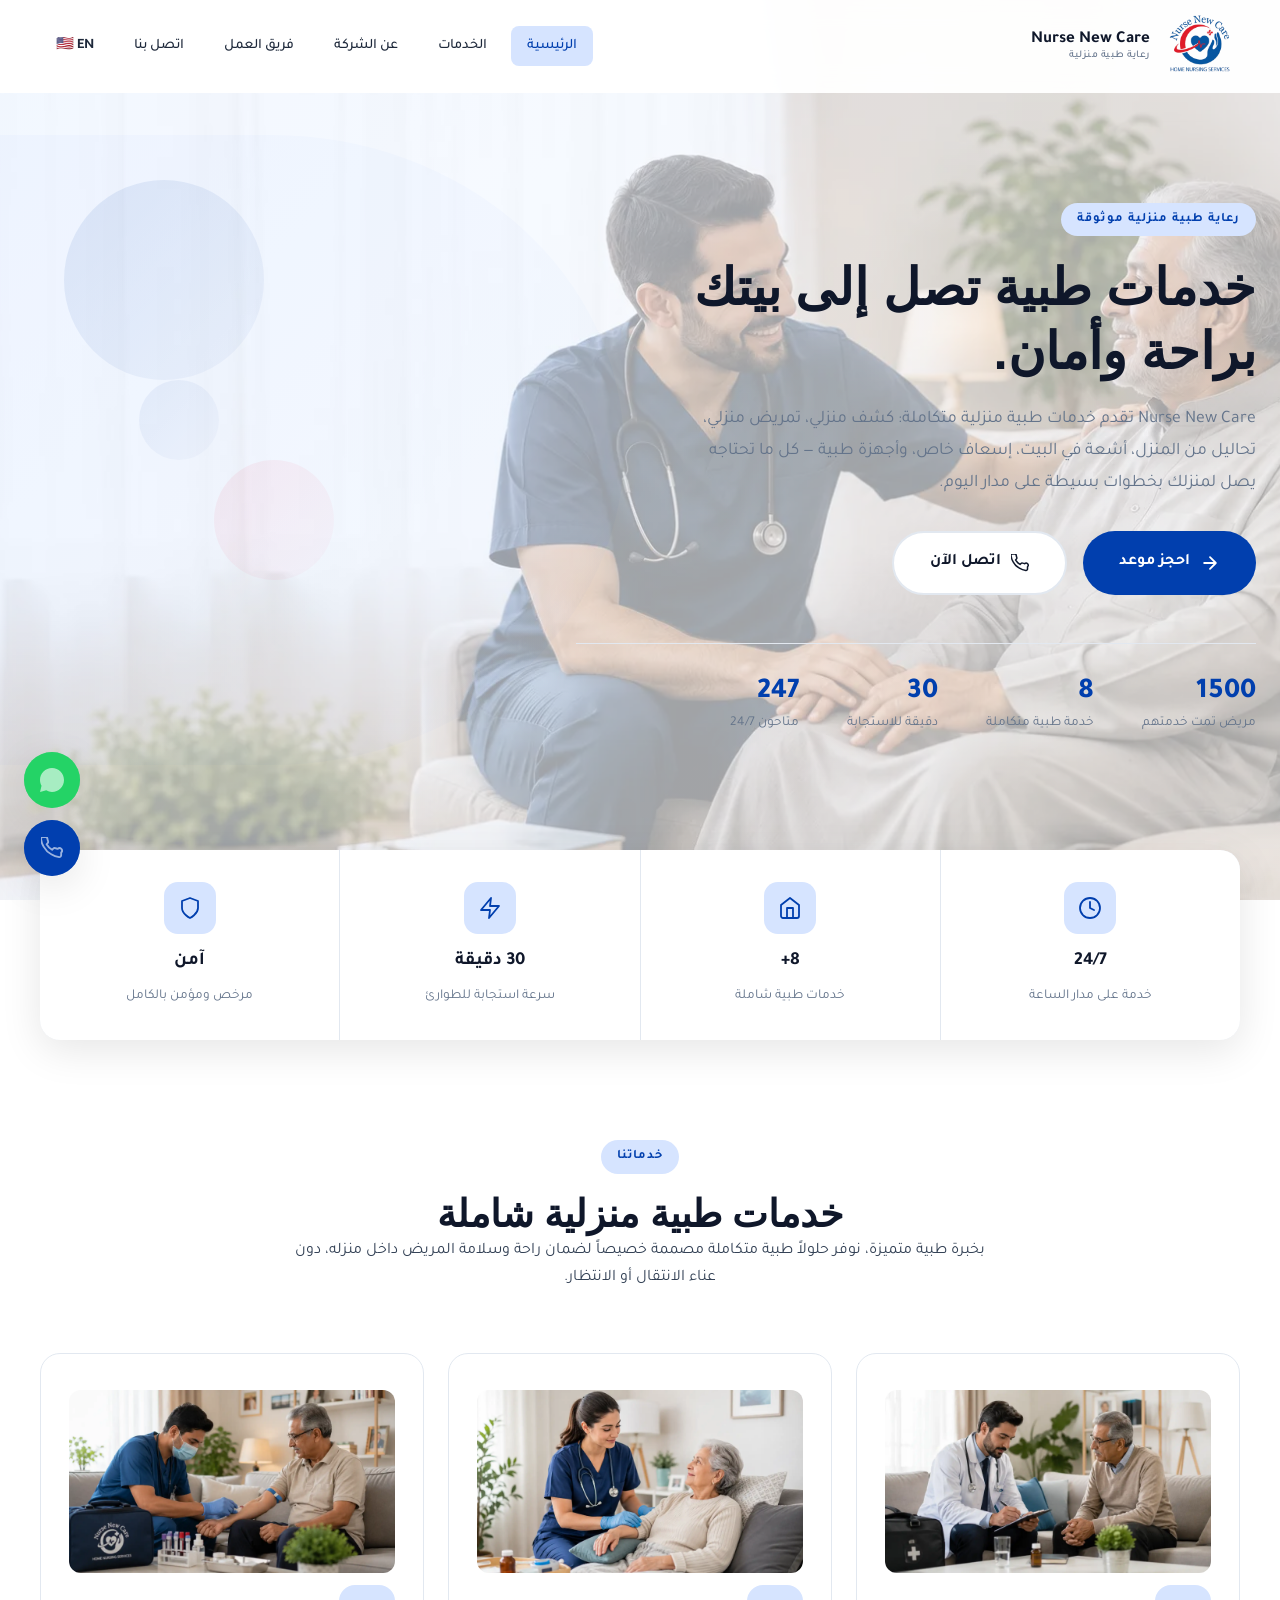
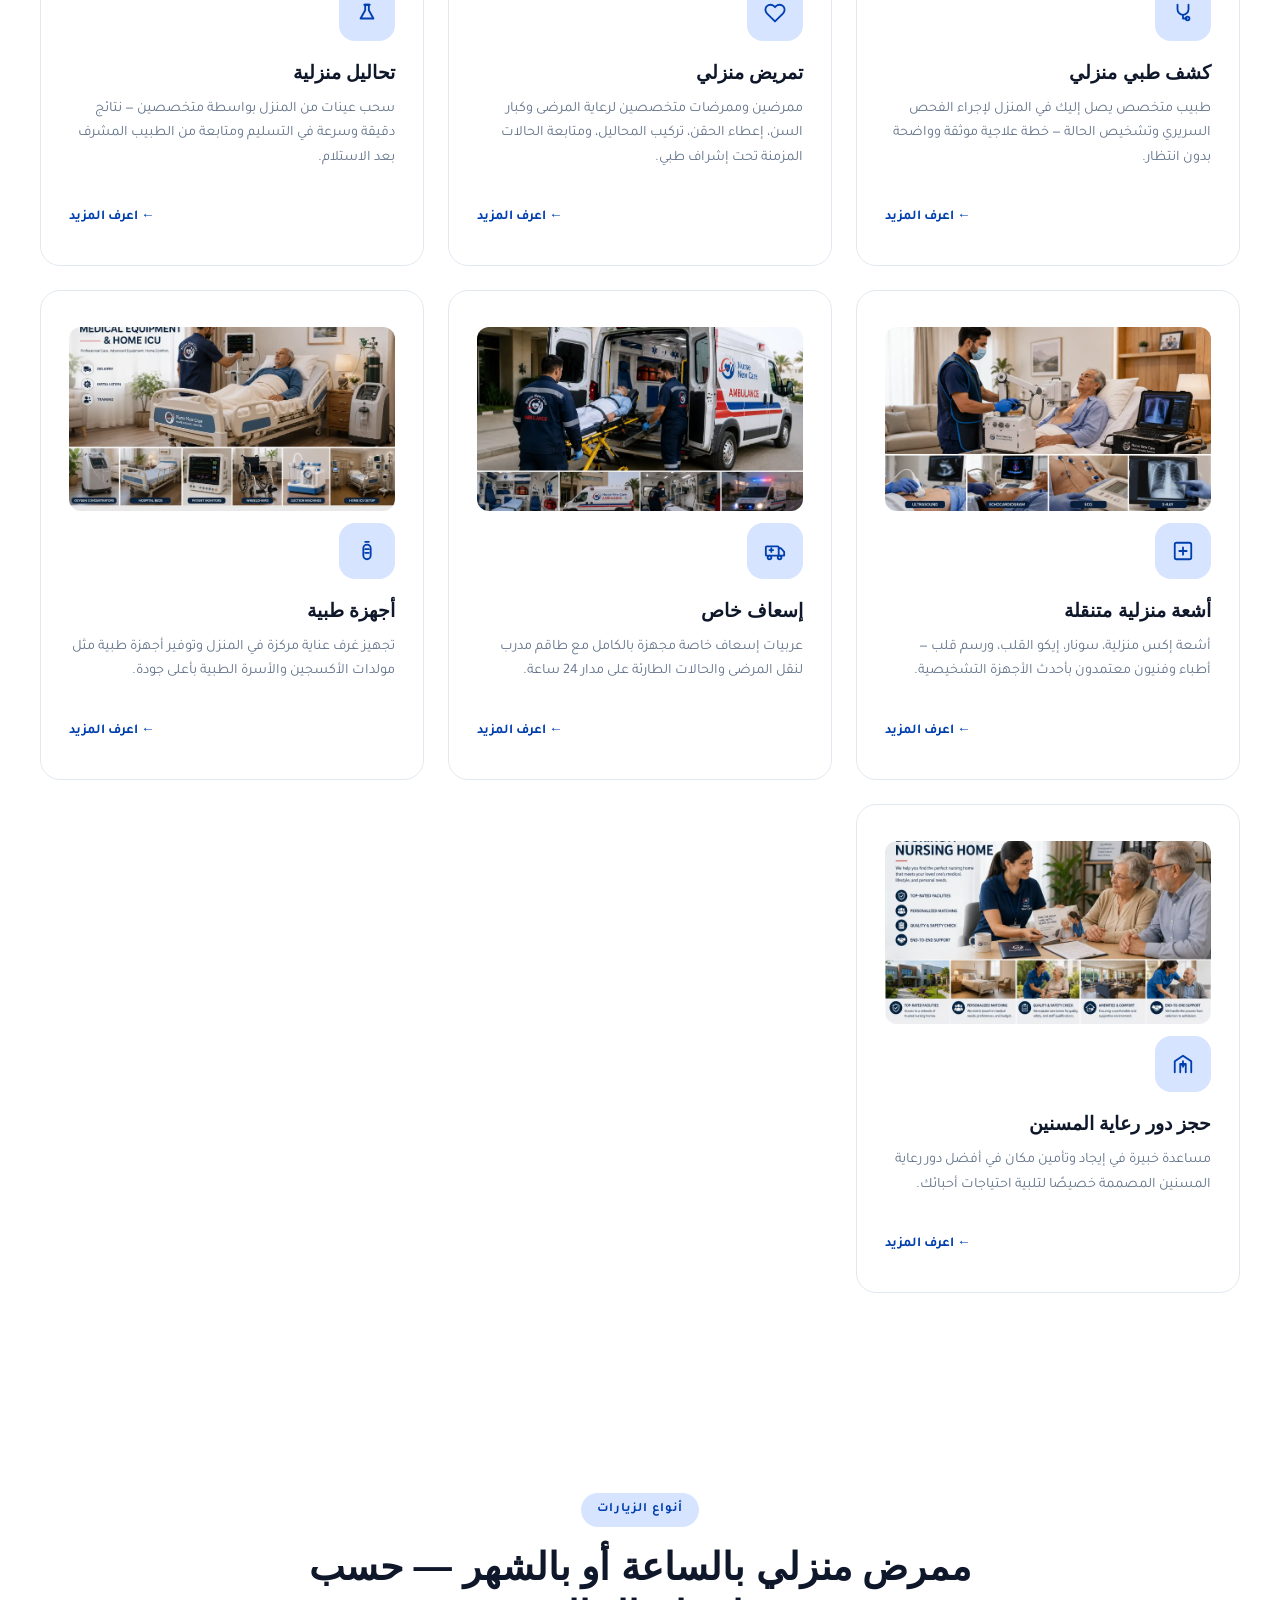
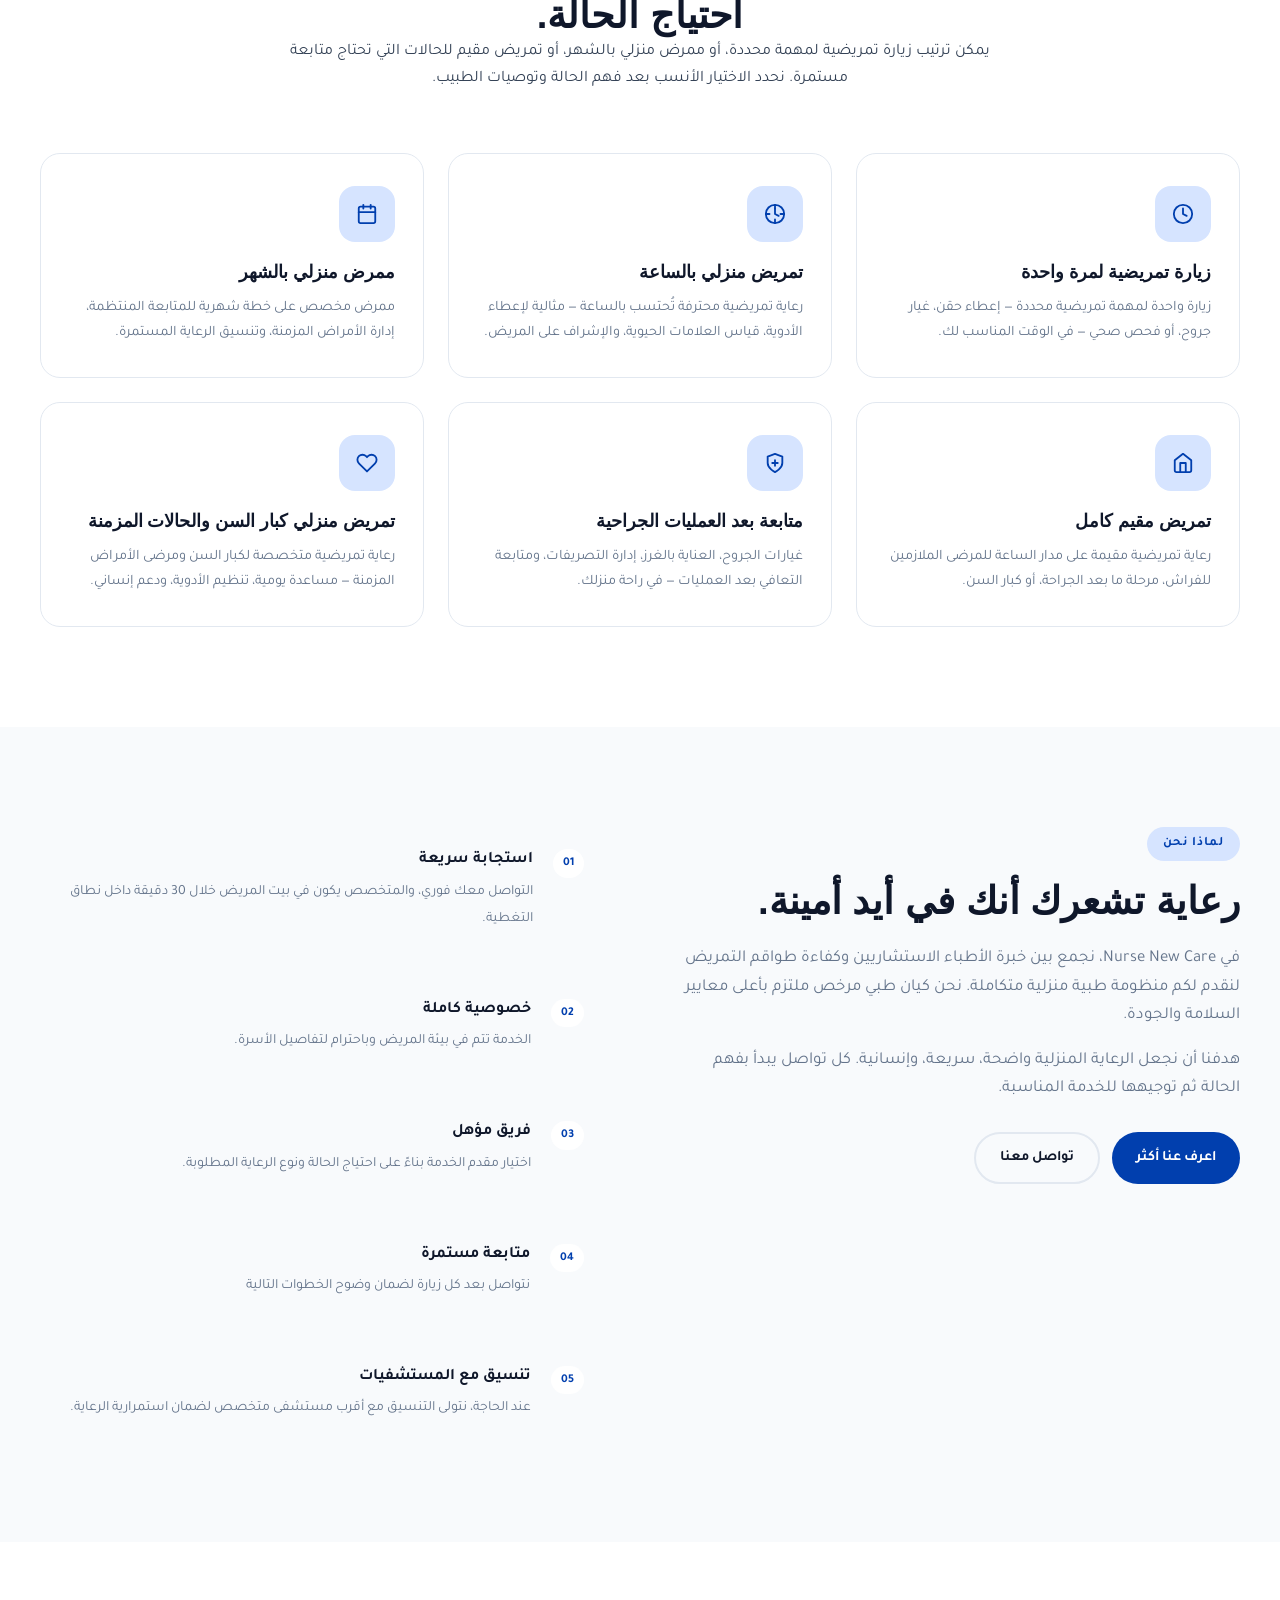
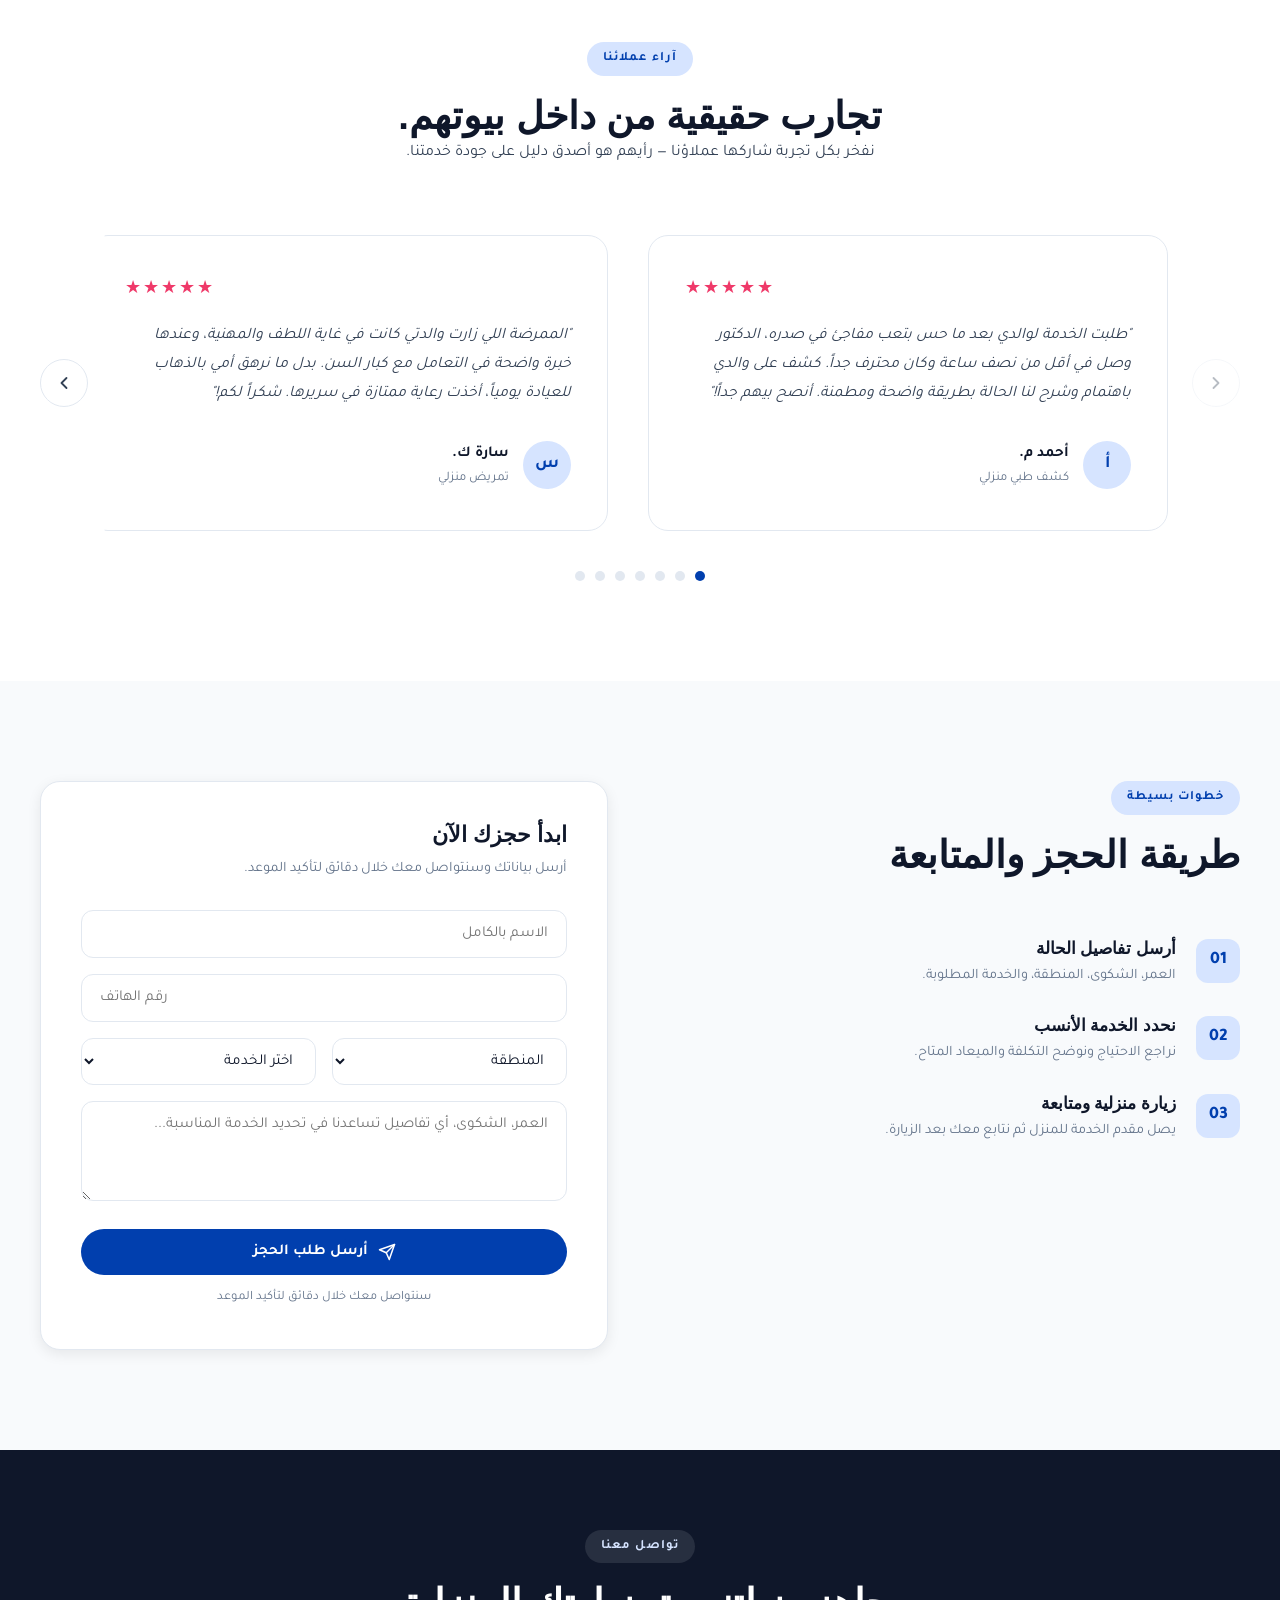
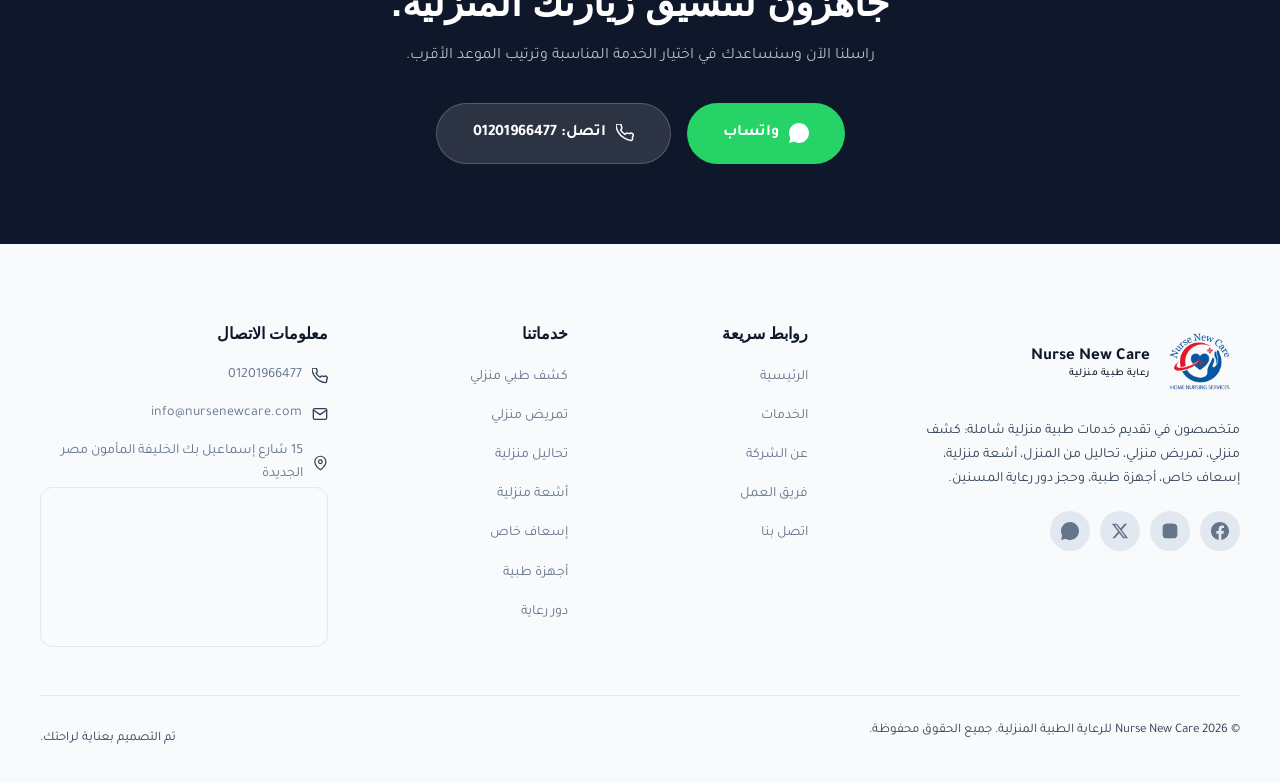
==== commit 72a28af5: "Merge pull request #11 from agm0mran/fix-seo Added and enhance SEO for the website" ====
--- a/ar/index.html
+++ b/ar/index.html
@@ -6,6 +6,47 @@
   <link rel="icon" type="image/png" href="../images/logo.png">
   <title>Nurse New Care | رعاية طبية منزلية</title>
   <meta name="description" content="Nurse New Care — خدمات طبية منزلية شاملة: كشف منزلي، تمريض منزلي، تحاليل من المنزل، أشعة منزلية، إسعاف خاص وأجهزة طبية — على مدار الساعة.">
+  <link rel="canonical" href="https://nursenewcare.com/ar/index.html">
+  <link rel="alternate" hreflang="en" href="https://nursenewcare.com/index.html">
+  <link rel="alternate" hreflang="ar" href="https://nursenewcare.com/ar/index.html">
+  <link rel="alternate" hreflang="x-default" href="https://nursenewcare.com/index.html">
+  <meta property="og:type" content="website">
+  <meta property="og:title" content="Nurse New Care | رعاية طبية منزلية">
+  <meta property="og:description" content="Nurse New Care — خدمات طبية منزلية شاملة: كشف منزلي، تمريض منزلي، تحاليل من المنزل، أشعة منزلية، إسعاف خاص وأجهزة طبية — على مدار الساعة.">
+  <meta property="og:url" content="https://nursenewcare.com/ar/index.html">
+  <meta property="og:image" content="https://nursenewcare.com/images/og-image.jpg">
+  <meta property="og:locale" content="ar_AR">
+  <meta name="twitter:card" content="summary_large_image">
+  <meta name="twitter:title" content="Nurse New Care | رعاية طبية منزلية">
+  <meta name="twitter:description" content="Nurse New Care — خدمات طبية منزلية شاملة: كشف منزلي، تمريض منزلي، تحاليل من المنزل، أشعة منزلية، إسعاف خاص وأجهزة طبية — على مدار الساعة.">
+  <script type="application/ld+json">
+  {
+    "@context": "https://schema.org",
+    "@type": "LocalBusiness",
+    "name": "Nurse New Care",
+    "description": "خدمات طبية منزلية شاملة: كشف منزلي، تمريض منزلي، تحاليل من المنزل، أشعة منزلية، إسعاف خاص وأجهزة طبية.",
+    "url": "https://nursenewcare.com",
+    "telephone": "+201201966477",
+    "email": "info@nursenewcare.com",
+    "address": {
+      "@type": "PostalAddress",
+      "streetAddress": "15 شارع إسماعيل بك الخليفة المأمون مصر الجديدة",
+      "addressLocality": "القاهرة",
+      "addressCountry": "EG"
+    },
+    "areaServed": { "@type": "City", "name": "القاهرة" },
+    "priceRange": "$$",
+    "aggregateRating": {
+      "@type": "AggregateRating",
+      "ratingValue": "4.6",
+      "reviewCount": "8",
+      "bestRating": "5"
+    },
+    "sameAs": [
+      "https://wa.me/201201966477"
+    ]
+  }
+  </script>
   <link rel="preconnect" href="https://fonts.googleapis.com">
   <link rel="preconnect" href="https://fonts.gstatic.com" crossorigin>
   <link href="https://fonts.googleapis.com/css2?family=Tajawal:wght@400;500;600;700;800&display=swap" rel="stylesheet">
@@ -601,7 +642,7 @@
           </li>
           <li>
             <svg width="16" height="16" viewBox="0 0 24 24" fill="none" stroke="currentColor" stroke-width="2" stroke-linecap="round" stroke-linejoin="round" aria-hidden="true"><path d="M21 10c0 7-9 13-9 13s-9-6-9-13a9 9 0 0118 0z"/><circle cx="12" cy="10" r="3"/></svg>
-            <span>15 اسماعيل بك متفرع من الخليفة المأمون</span>
+            <a href="https://www.google.com/maps/place/El-Khalifa+El-Maamoun,+Cairo+Governorate/@30.0865,31.2961,16z" target="_blank" rel="noreferrer">15 شارع إسماعيل بك الخليفة المأمون مصر الجديدة</a>
           </li>
         </ul>
         <div class="footer-map">
--- a/css/style.css
+++ b/css/style.css
@@ -673,20 +673,21 @@
 }
 
 .testimonials-viewport {
-  overflow: visible;
+  overflow: hidden;
   flex: 1;
   border-radius: var(--radius);
 }
 
 .testimonials-track {
-  display: grid;
-  grid-template-columns: repeat(auto-fit, minmax(280px, 1fr));
+  display: flex;
   gap: 24px;
+  transition: transform 0.4s ease;
 }
 
 .testimonial-card {
   min-width: 0;
   padding: 8px;
+  flex-shrink: 0;
 }
 
 .testimonial-inner {
@@ -746,11 +747,52 @@
 }
 
 .t-nav {
-  display: none;
+  display: flex;
+  align-items: center;
+  justify-content: center;
+  width: 48px;
+  height: 48px;
+  border-radius: 50%;
+  border: 1px solid var(--border);
+  background: #fff;
+  cursor: pointer;
+  color: var(--text);
+  flex-shrink: 0;
+  z-index: 2;
+  transition: background 0.2s, color 0.2s;
+}
+
+.t-nav:hover:not(:disabled) {
+  background: var(--primary);
+  color: #fff;
+  border-color: var(--primary);
+}
+
+.t-nav:disabled {
+  opacity: 0.35;
+  cursor: default;
 }
 
 .testimonials-dots {
-  display: none;
+  display: flex;
+  justify-content: center;
+  gap: 10px;
+  margin-top: 32px;
+}
+
+.testimonials-dots button {
+  width: 10px;
+  height: 10px;
+  border-radius: 50%;
+  border: none;
+  background: var(--border);
+  cursor: pointer;
+  padding: 0;
+  transition: background 0.3s;
+}
+
+.testimonials-dots button.active {
+  background: var(--primary);
 }
 
 /* ===== PROCESS / BOOKING ===== */
--- a/css/responsive.css
+++ b/css/responsive.css
@@ -182,13 +182,16 @@
     grid-template-columns: 1fr;
   }
 
+  .t-nav {
+    display: none;
+  }
+
+  .testimonials-dots {
+    margin-top: 24px;
+  }
+
   .testimonial-inner {
     padding: 28px 24px;
-  }
-
-  .t-nav {
-    width: 40px;
-    height: 40px;
   }
 
   .footer-grid {
